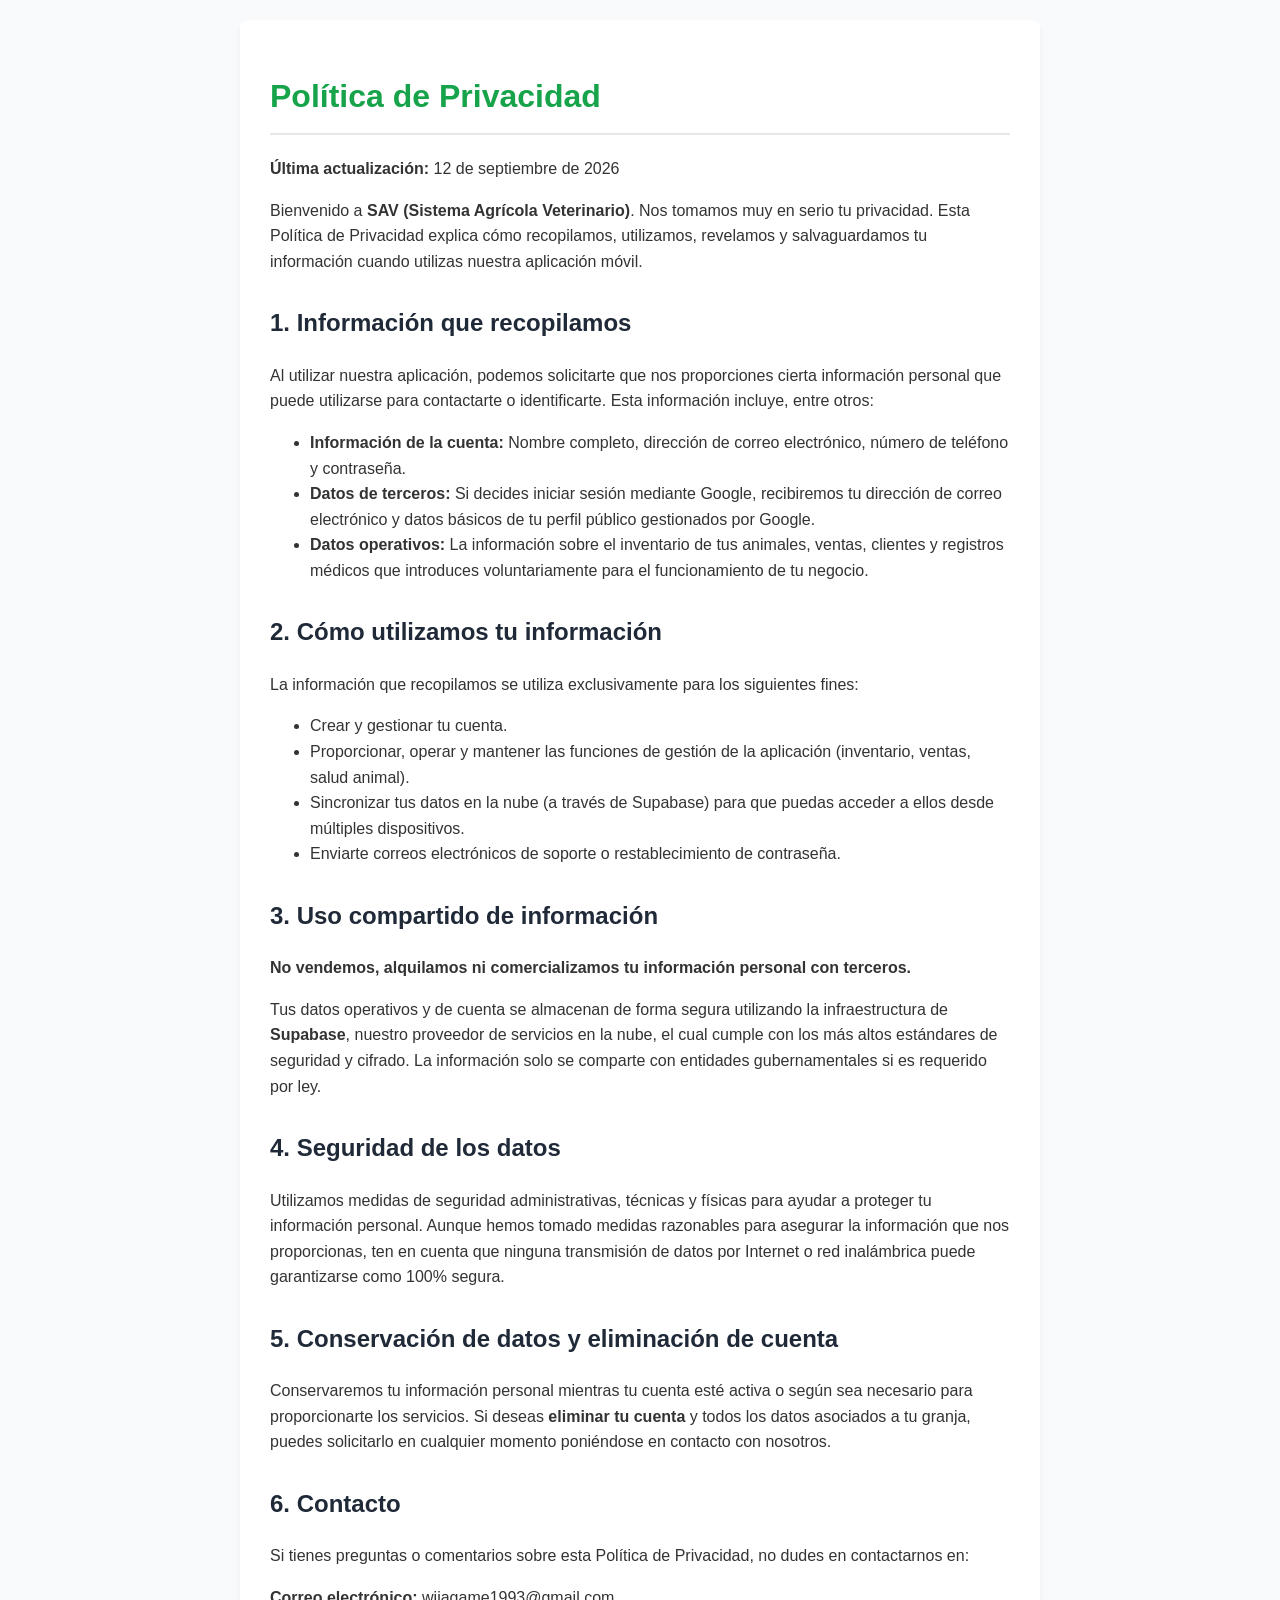
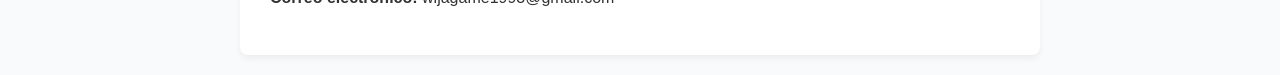
==== index.html @ 2a6c44a7 "Agregada Política de Privacidad con correo actualizado" ====
<!DOCTYPE html>
<html lang="es">
<head>
    <meta charset="UTF-8">
    <meta name="viewport" content="width=device-width, initial-scale=1.0">
    <title>Política de Privacidad - SAV</title>
    <style>
        body {
            font-family: 'Segoe UI', Tahoma, Geneva, Verdana, sans-serif;
            line-height: 1.6;
            color: #333;
            max-width: 800px;
            margin: 0 auto;
            padding: 20px;
            background-color: #f9fafb;
        }
        h1 {
            color: #16a34a;
            border-bottom: 2px solid #e5e7eb;
            padding-bottom: 10px;
        }
        h2 {
            color: #1f2937;
            margin-top: 30px;
        }
        p {
            margin-bottom: 15px;
        }
        ul {
            margin-bottom: 15px;
        }
        .container {
            background-color: #ffffff;
            padding: 30px;
            border-radius: 8px;
            box-shadow: 0 4px 6px rgba(0,0,0,0.05);
        }
    </style>
</head>
<body>
    <div class="container">
        <h1>Política de Privacidad</h1>
        <p><strong>Última actualización:</strong> 12 de septiembre de 2026</p>

        <p>Bienvenido a <strong>SAV (Sistema Agrícola Veterinario)</strong>. Nos tomamos muy en serio tu privacidad. Esta Política de Privacidad explica cómo recopilamos, utilizamos, revelamos y salvaguardamos tu información cuando utilizas nuestra aplicación móvil.</p>

        <h2>1. Información que recopilamos</h2>
        <p>Al utilizar nuestra aplicación, podemos solicitarte que nos proporciones cierta información personal que puede utilizarse para contactarte o identificarte. Esta información incluye, entre otros:</p>
        <ul>
            <li><strong>Información de la cuenta:</strong> Nombre completo, dirección de correo electrónico, número de teléfono y contraseña.</li>
            <li><strong>Datos de terceros:</strong> Si decides iniciar sesión mediante Google, recibiremos tu dirección de correo electrónico y datos básicos de tu perfil público gestionados por Google.</li>
            <li><strong>Datos operativos:</strong> La información sobre el inventario de tus animales, ventas, clientes y registros médicos que introduces voluntariamente para el funcionamiento de tu negocio.</li>
        </ul>

        <h2>2. Cómo utilizamos tu información</h2>
        <p>La información que recopilamos se utiliza exclusivamente para los siguientes fines:</p>
        <ul>
            <li>Crear y gestionar tu cuenta.</li>
            <li>Proporcionar, operar y mantener las funciones de gestión de la aplicación (inventario, ventas, salud animal).</li>
            <li>Sincronizar tus datos en la nube (a través de Supabase) para que puedas acceder a ellos desde múltiples dispositivos.</li>
            <li>Enviarte correos electrónicos de soporte o restablecimiento de contraseña.</li>
        </ul>

        <h2>3. Uso compartido de información</h2>
        <p><strong>No vendemos, alquilamos ni comercializamos tu información personal con terceros.</strong></p>
        <p>Tus datos operativos y de cuenta se almacenan de forma segura utilizando la infraestructura de <strong>Supabase</strong>, nuestro proveedor de servicios en la nube, el cual cumple con los más altos estándares de seguridad y cifrado. La información solo se comparte con entidades gubernamentales si es requerido por ley.</p>

        <h2>4. Seguridad de los datos</h2>
        <p>Utilizamos medidas de seguridad administrativas, técnicas y físicas para ayudar a proteger tu información personal. Aunque hemos tomado medidas razonables para asegurar la información que nos proporcionas, ten en cuenta que ninguna transmisión de datos por Internet o red inalámbrica puede garantizarse como 100% segura.</p>

        <h2>5. Conservación de datos y eliminación de cuenta</h2>
        <p>Conservaremos tu información personal mientras tu cuenta esté activa o según sea necesario para proporcionarte los servicios. Si deseas <strong>eliminar tu cuenta</strong> y todos los datos asociados a tu granja, puedes solicitarlo en cualquier momento poniéndose en contacto con nosotros.</p>

        <h2>6. Contacto</h2>
        <p>Si tienes preguntas o comentarios sobre esta Política de Privacidad, no dudes en contactarnos en:</p>
        <p><strong>Correo electrónico:</strong> wijagame1993@gmail.com</p>
    </div>
</body>
</html>
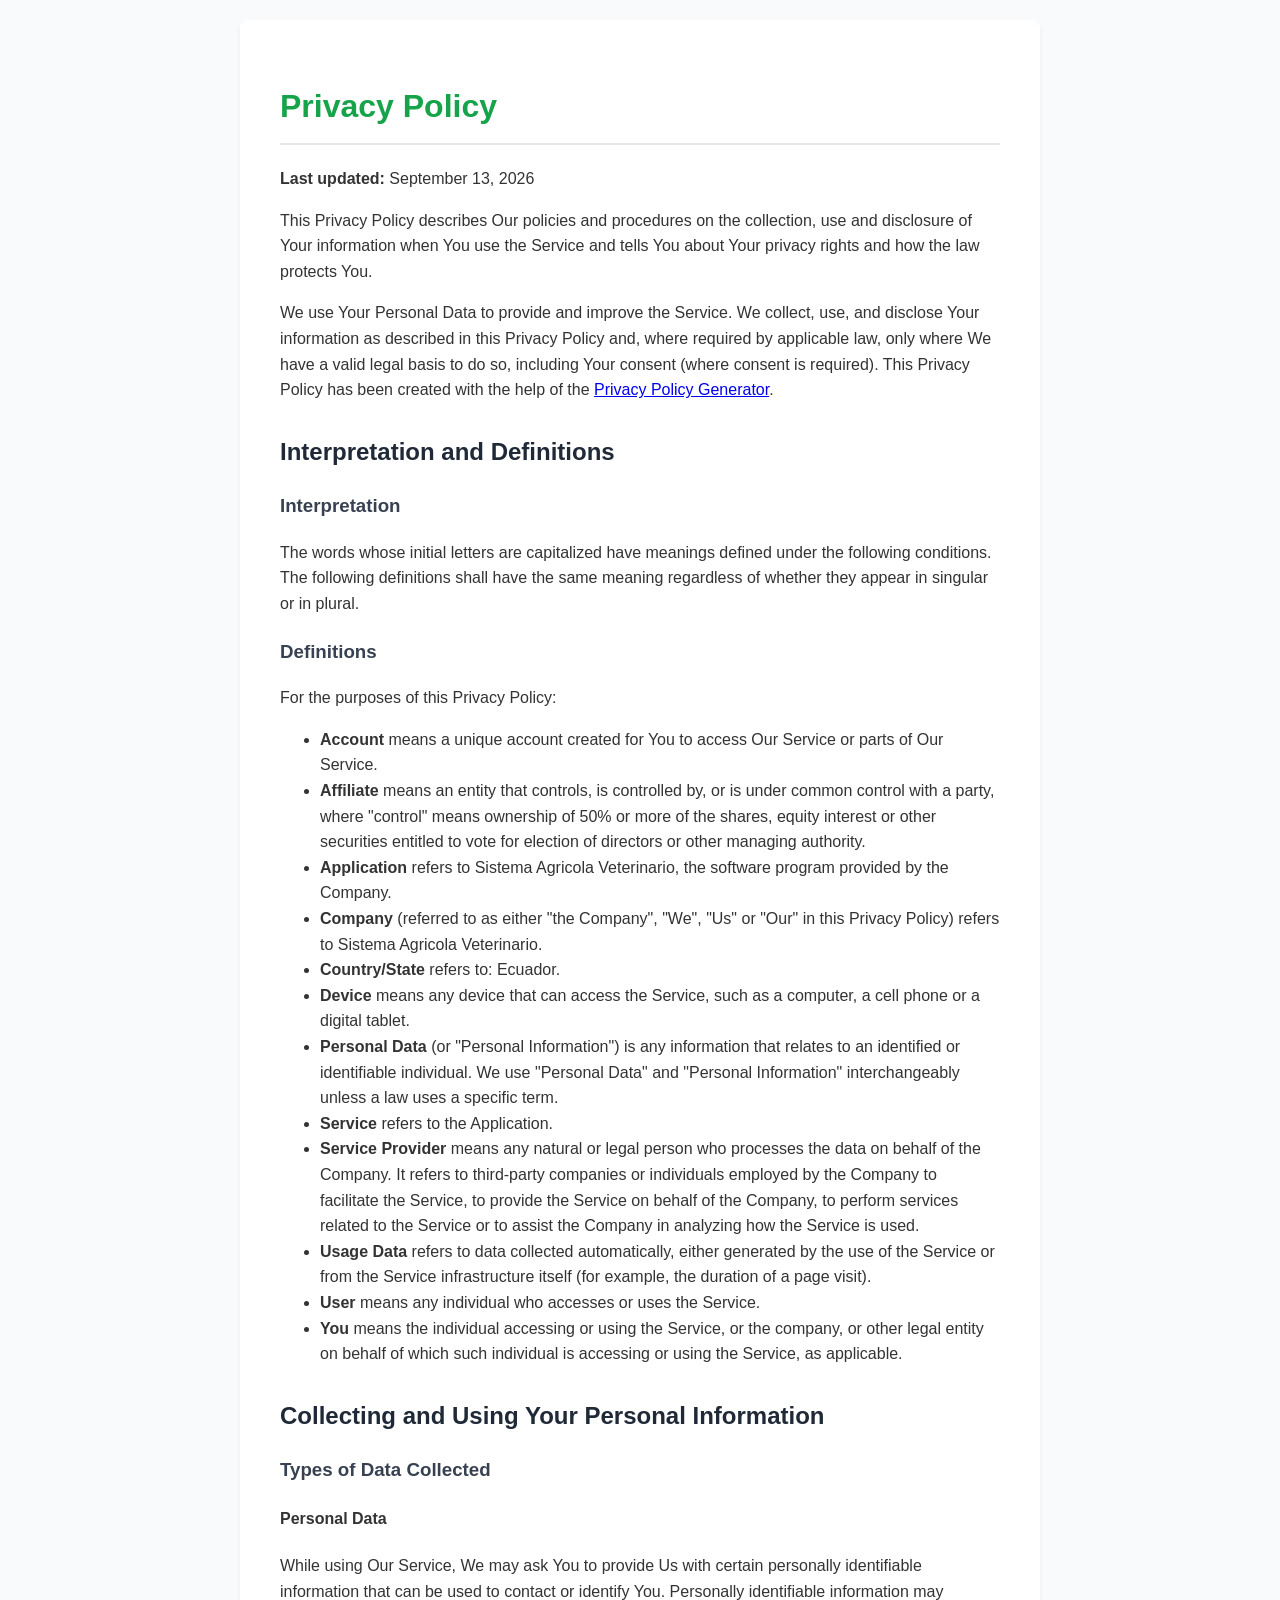
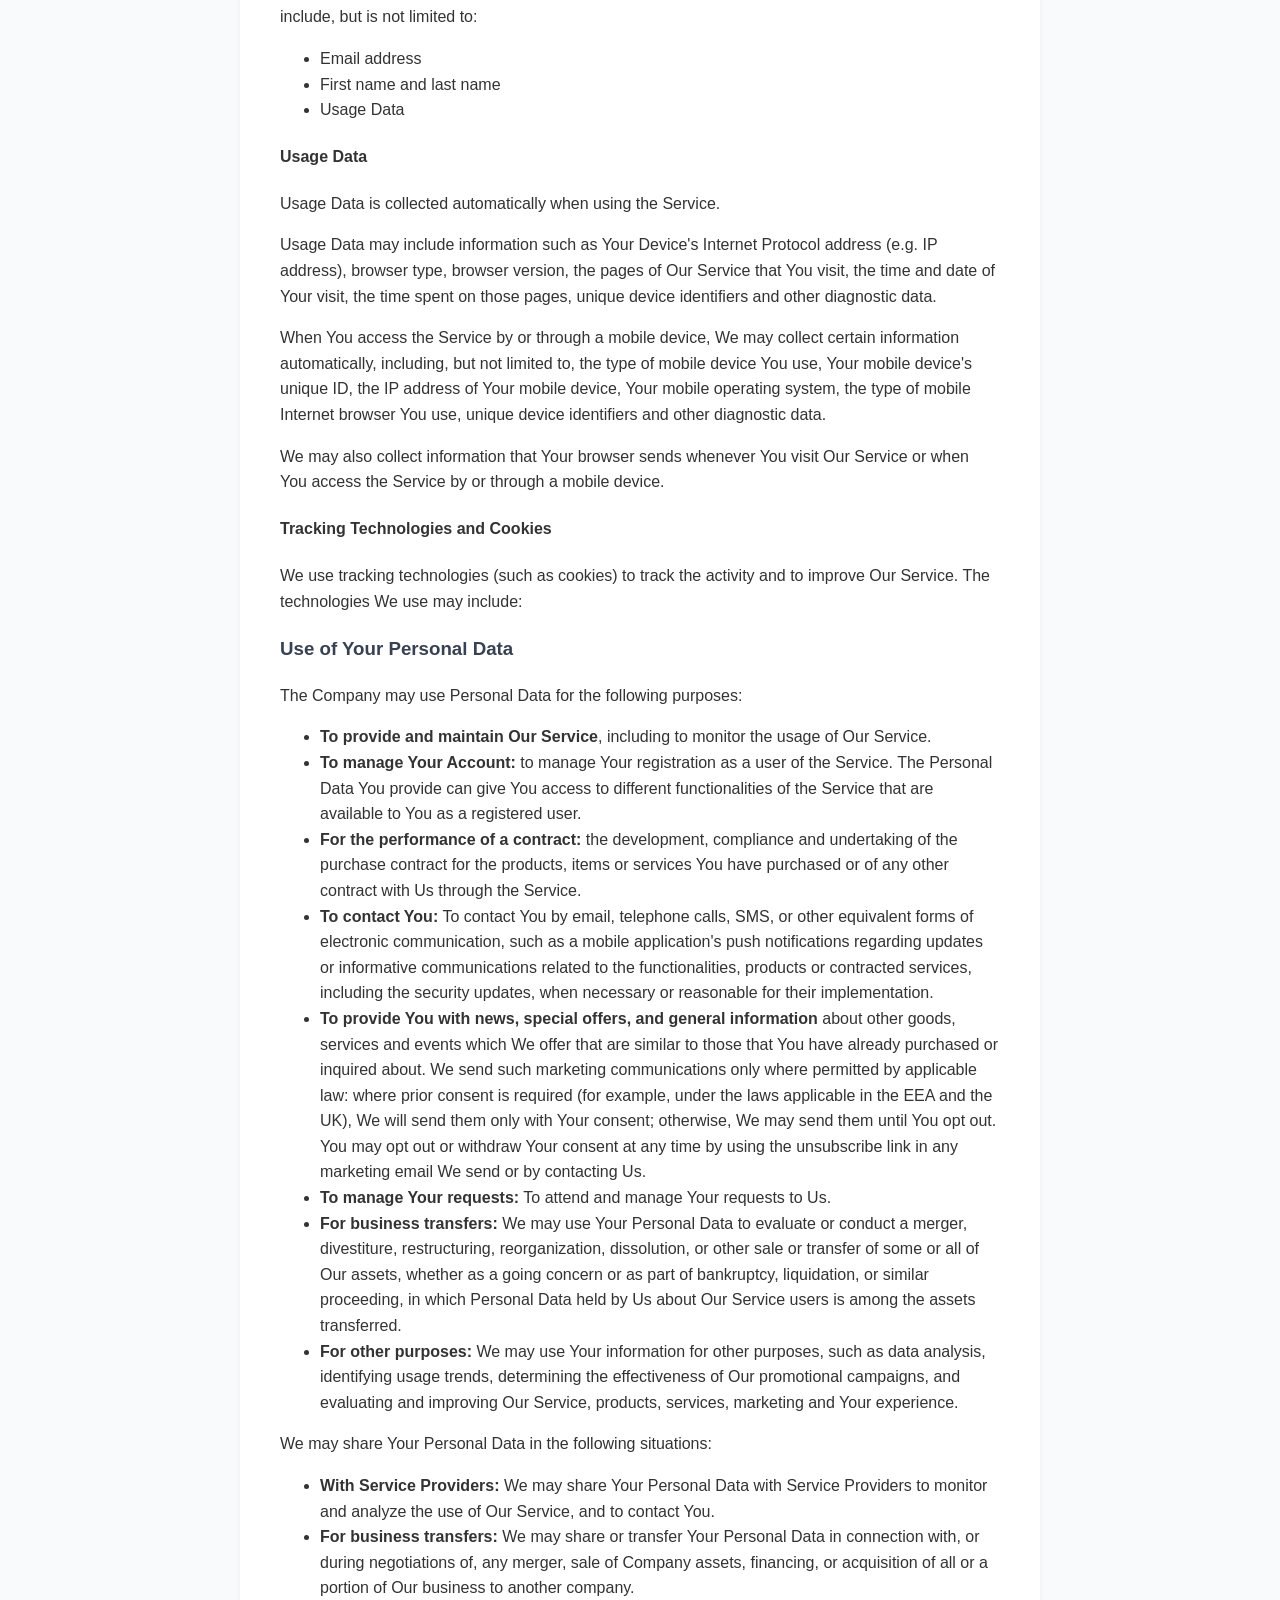
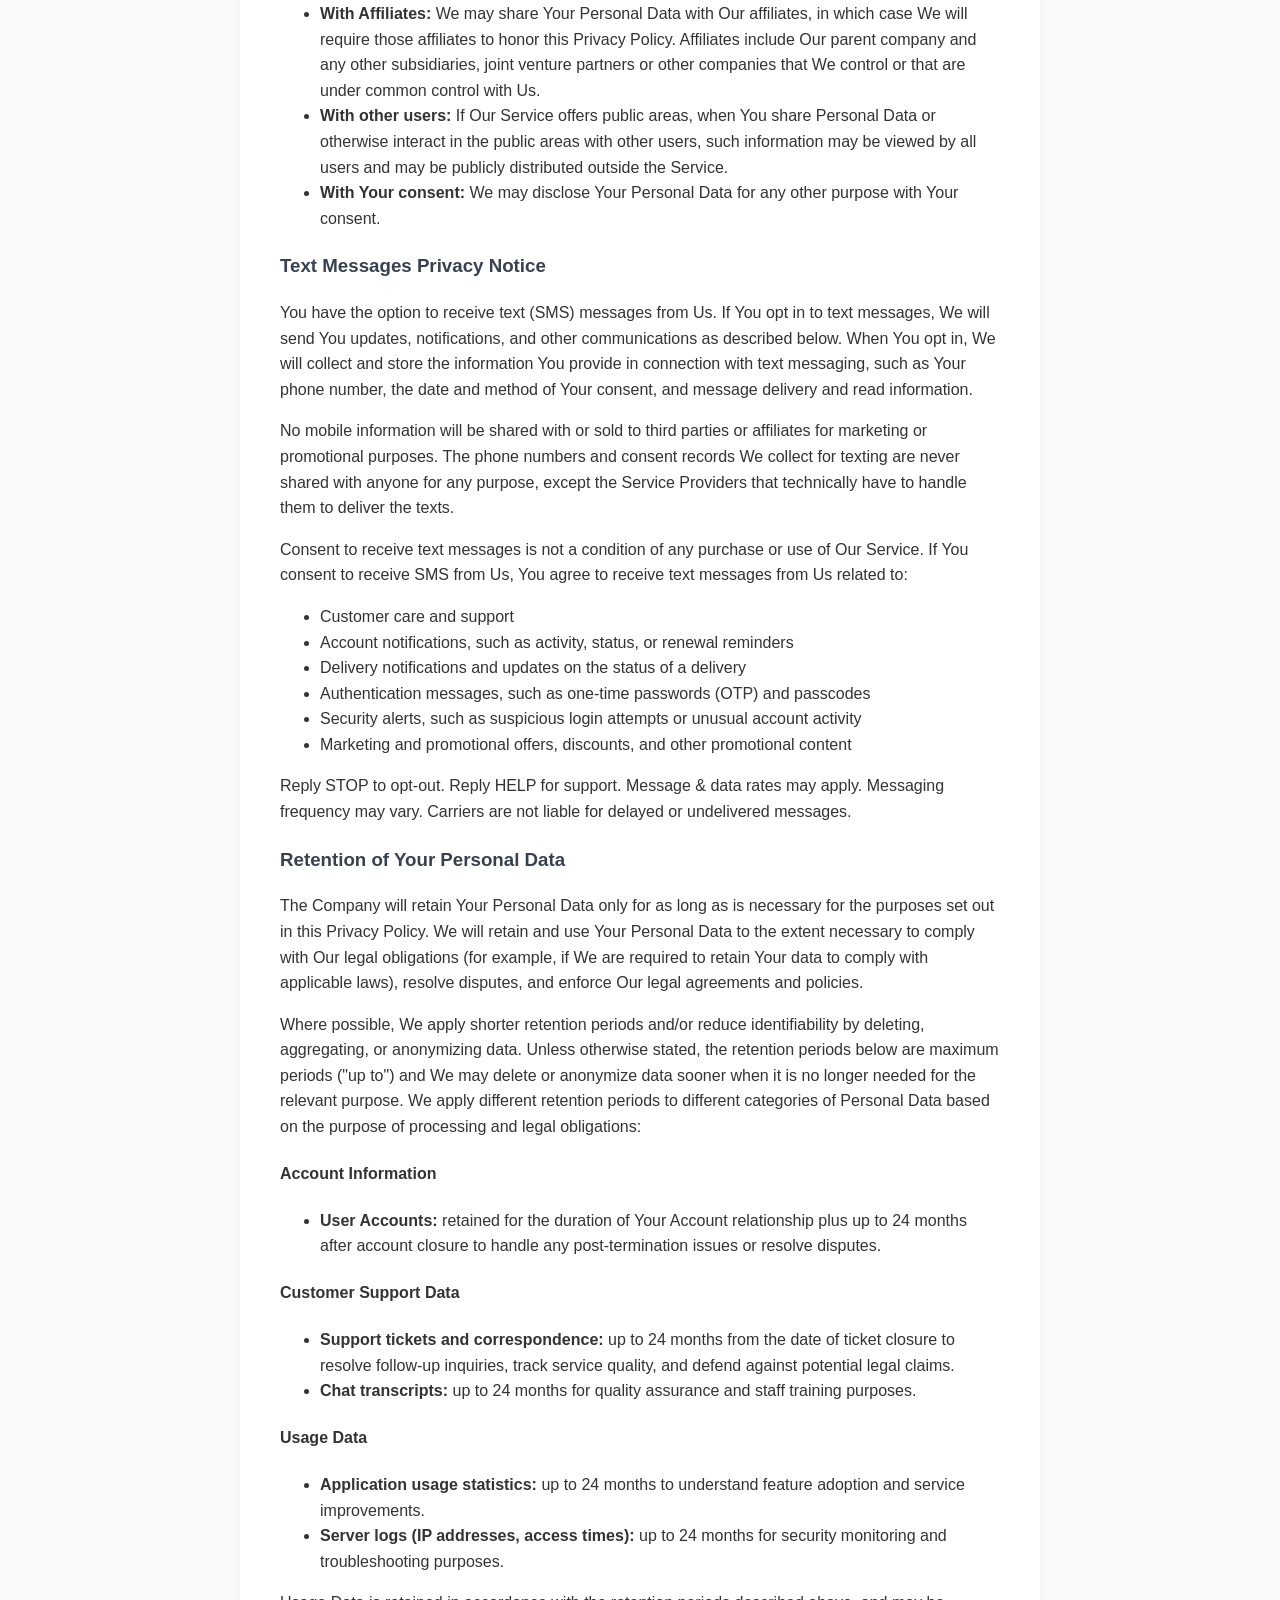
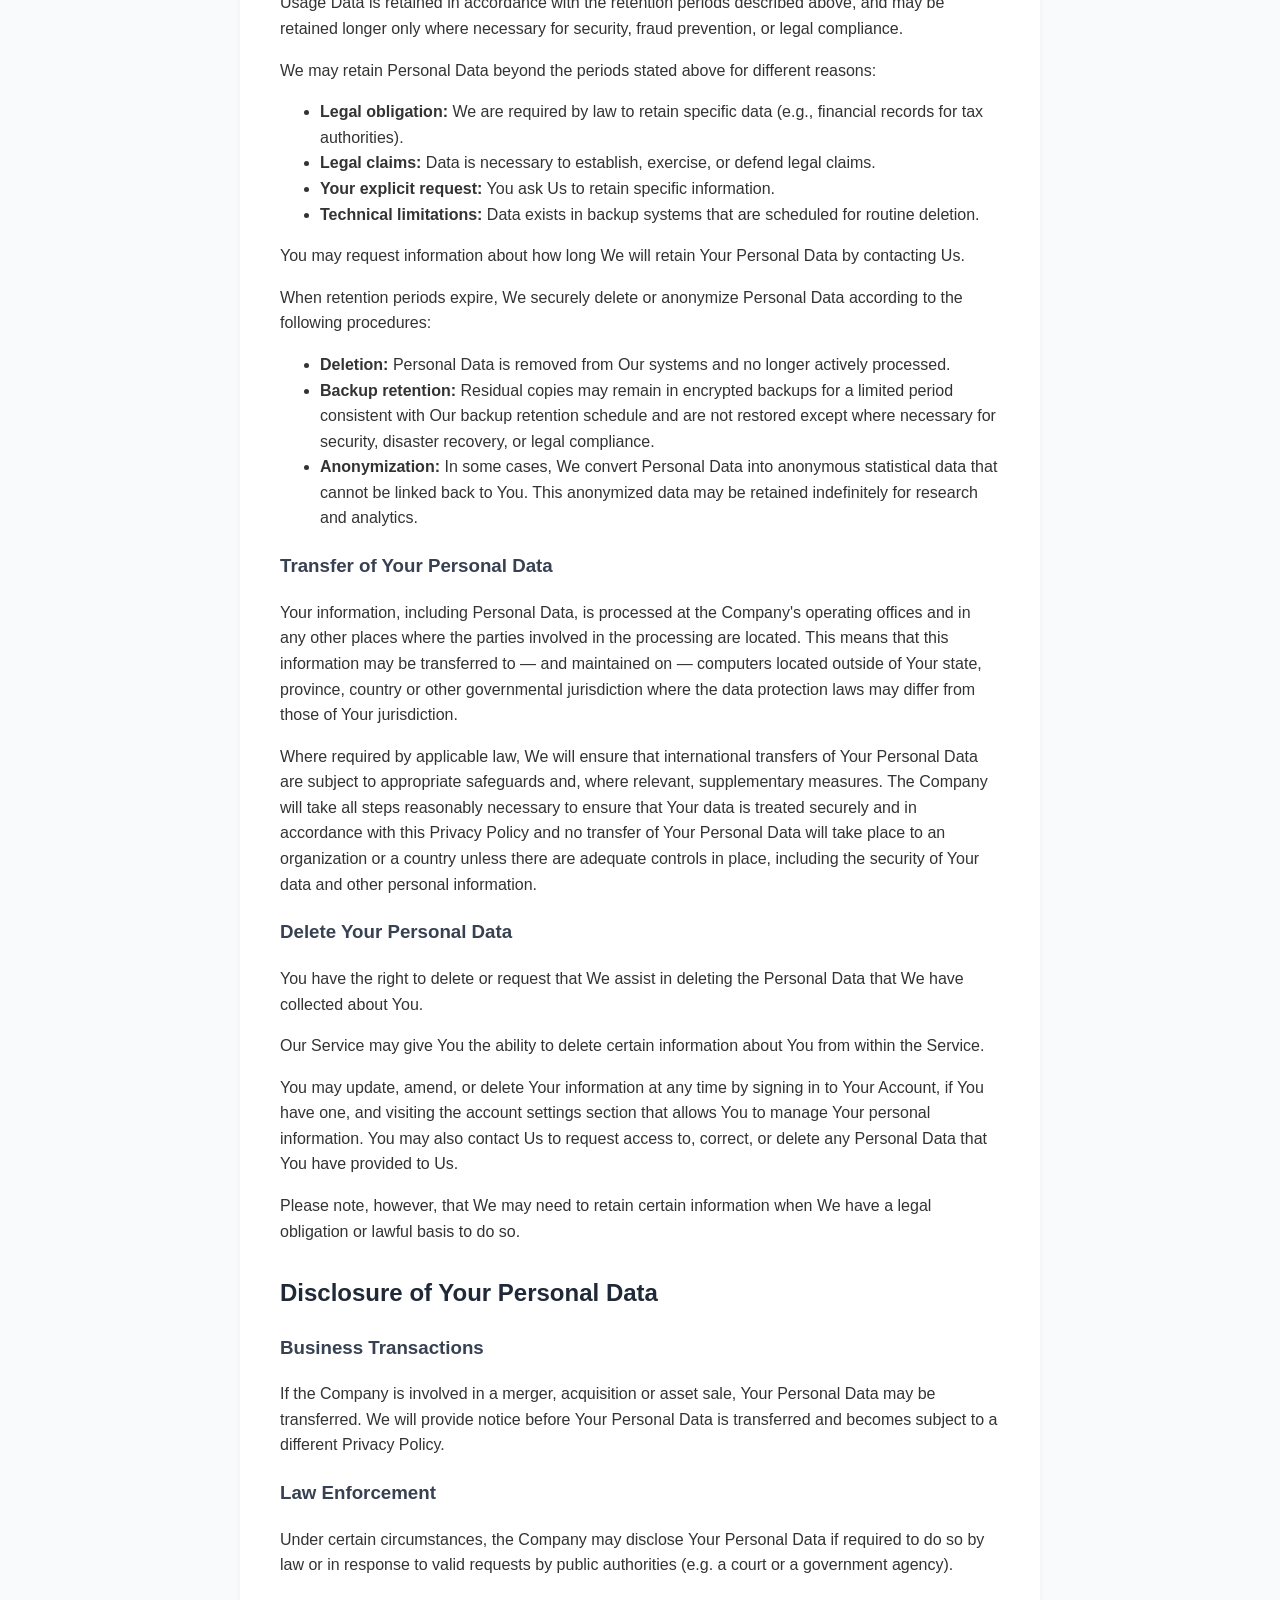
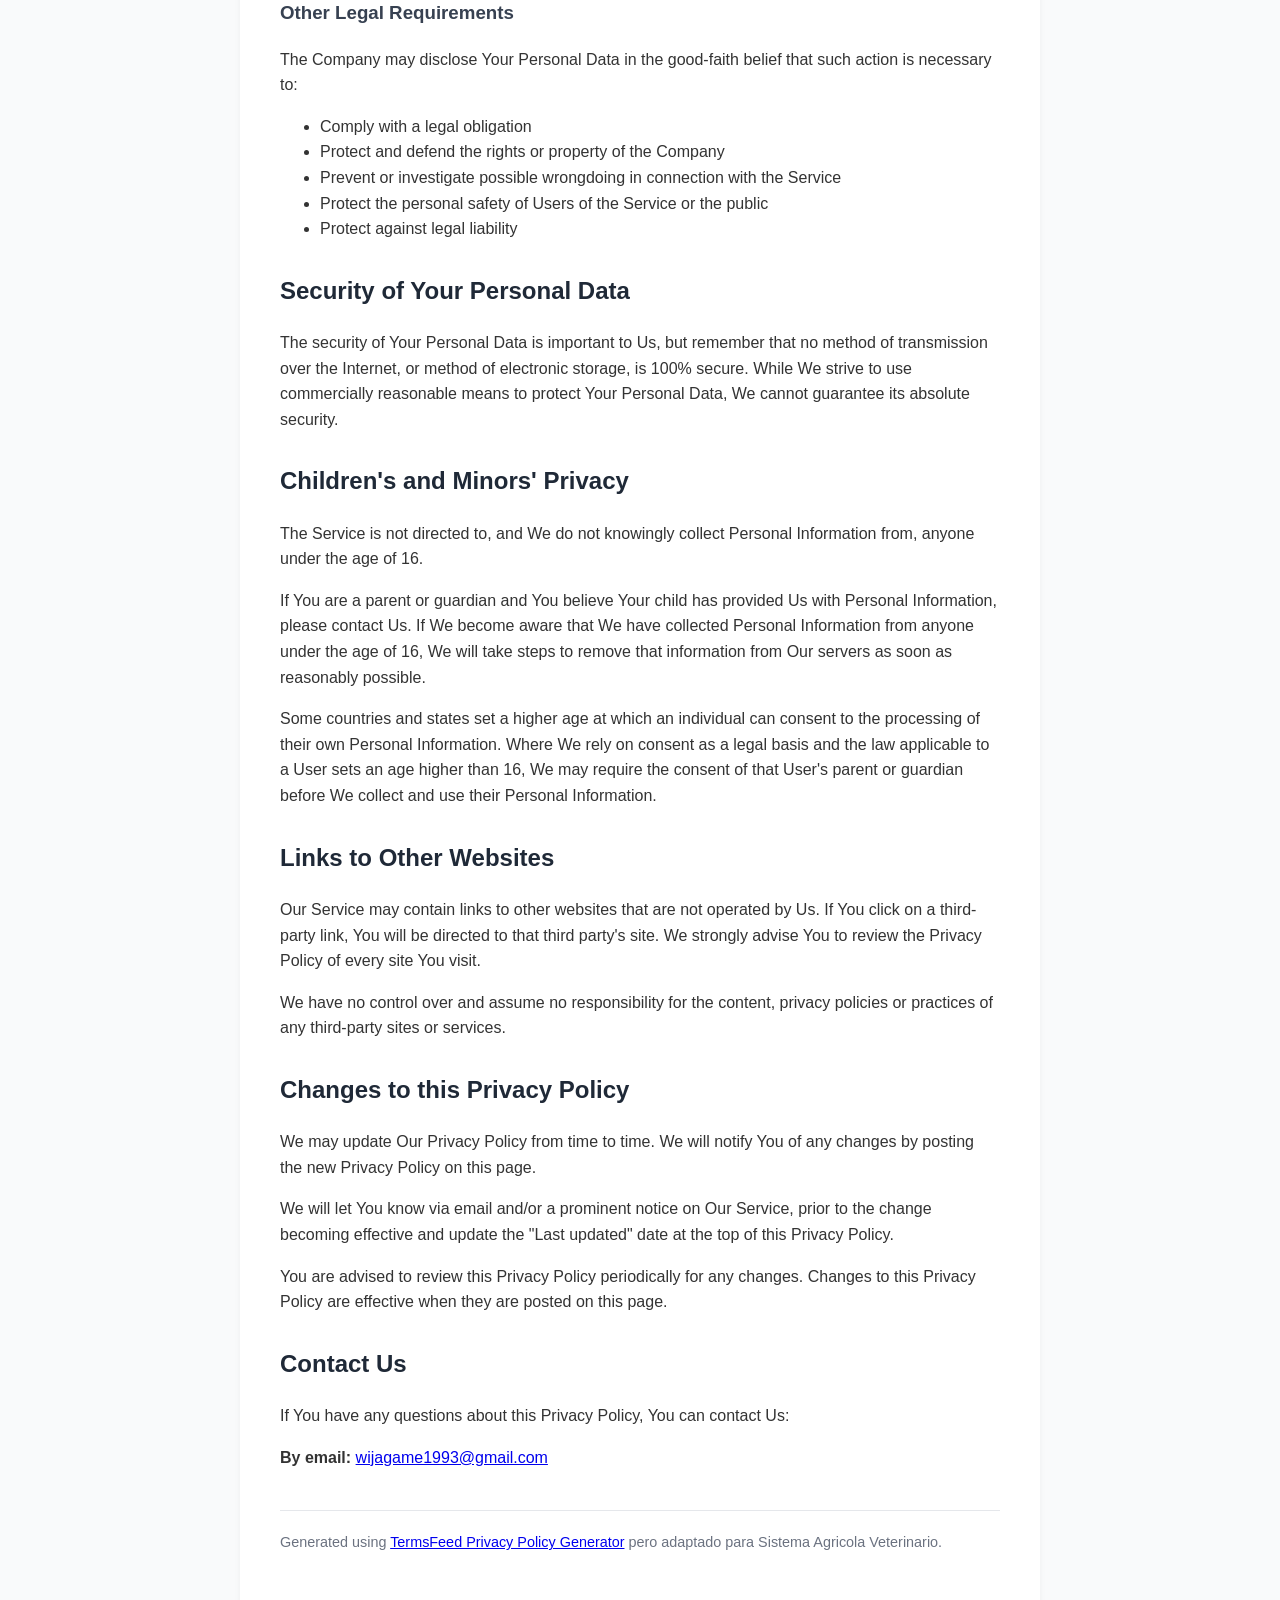
==== commit c7238eb6: "Actualizada Política de Privacidad en inglés generada con TermsFeed" ====
--- a/index.html
+++ b/index.html
@@ -1,9 +1,9 @@
 <!DOCTYPE html>
-<html lang="es">
+<html lang="en">
 <head>
     <meta charset="UTF-8">
     <meta name="viewport" content="width=device-width, initial-scale=1.0">
-    <title>Política de Privacidad - SAV</title>
+    <title>Privacy Policy for Sistema Agricola Veterinario</title>
     <style>
         body {
             font-family: 'Segoe UI', Tahoma, Geneva, Verdana, sans-serif;
@@ -23,6 +23,10 @@
             color: #1f2937;
             margin-top: 30px;
         }
+        h3 {
+            color: #374151;
+            margin-top: 20px;
+        }
         p {
             margin-bottom: 15px;
         }
@@ -31,7 +35,7 @@
         }
         .container {
             background-color: #ffffff;
-            padding: 30px;
+            padding: 40px;
             border-radius: 8px;
             box-shadow: 0 4px 6px rgba(0,0,0,0.05);
         }
@@ -39,41 +43,183 @@
 </head>
 <body>
     <div class="container">
-        <h1>Política de Privacidad</h1>
-        <p><strong>Última actualización:</strong> 12 de septiembre de 2026</p>
-
-        <p>Bienvenido a <strong>SAV (Sistema Agrícola Veterinario)</strong>. Nos tomamos muy en serio tu privacidad. Esta Política de Privacidad explica cómo recopilamos, utilizamos, revelamos y salvaguardamos tu información cuando utilizas nuestra aplicación móvil.</p>
-
-        <h2>1. Información que recopilamos</h2>
-        <p>Al utilizar nuestra aplicación, podemos solicitarte que nos proporciones cierta información personal que puede utilizarse para contactarte o identificarte. Esta información incluye, entre otros:</p>
-        <ul>
-            <li><strong>Información de la cuenta:</strong> Nombre completo, dirección de correo electrónico, número de teléfono y contraseña.</li>
-            <li><strong>Datos de terceros:</strong> Si decides iniciar sesión mediante Google, recibiremos tu dirección de correo electrónico y datos básicos de tu perfil público gestionados por Google.</li>
-            <li><strong>Datos operativos:</strong> La información sobre el inventario de tus animales, ventas, clientes y registros médicos que introduces voluntariamente para el funcionamiento de tu negocio.</li>
-        </ul>
-
-        <h2>2. Cómo utilizamos tu información</h2>
-        <p>La información que recopilamos se utiliza exclusivamente para los siguientes fines:</p>
-        <ul>
-            <li>Crear y gestionar tu cuenta.</li>
-            <li>Proporcionar, operar y mantener las funciones de gestión de la aplicación (inventario, ventas, salud animal).</li>
-            <li>Sincronizar tus datos en la nube (a través de Supabase) para que puedas acceder a ellos desde múltiples dispositivos.</li>
-            <li>Enviarte correos electrónicos de soporte o restablecimiento de contraseña.</li>
-        </ul>
-
-        <h2>3. Uso compartido de información</h2>
-        <p><strong>No vendemos, alquilamos ni comercializamos tu información personal con terceros.</strong></p>
-        <p>Tus datos operativos y de cuenta se almacenan de forma segura utilizando la infraestructura de <strong>Supabase</strong>, nuestro proveedor de servicios en la nube, el cual cumple con los más altos estándares de seguridad y cifrado. La información solo se comparte con entidades gubernamentales si es requerido por ley.</p>
-
-        <h2>4. Seguridad de los datos</h2>
-        <p>Utilizamos medidas de seguridad administrativas, técnicas y físicas para ayudar a proteger tu información personal. Aunque hemos tomado medidas razonables para asegurar la información que nos proporcionas, ten en cuenta que ninguna transmisión de datos por Internet o red inalámbrica puede garantizarse como 100% segura.</p>
-
-        <h2>5. Conservación de datos y eliminación de cuenta</h2>
-        <p>Conservaremos tu información personal mientras tu cuenta esté activa o según sea necesario para proporcionarte los servicios. Si deseas <strong>eliminar tu cuenta</strong> y todos los datos asociados a tu granja, puedes solicitarlo en cualquier momento poniéndose en contacto con nosotros.</p>
-
-        <h2>6. Contacto</h2>
-        <p>Si tienes preguntas o comentarios sobre esta Política de Privacidad, no dudes en contactarnos en:</p>
-        <p><strong>Correo electrónico:</strong> wijagame1993@gmail.com</p>
+        <h1>Privacy Policy</h1>
+        <p><strong>Last updated:</strong> September 13, 2026</p>
+
+        <p>This Privacy Policy describes Our policies and procedures on the collection, use and disclosure of Your information when You use the Service and tells You about Your privacy rights and how the law protects You.</p>
+
+        <p>We use Your Personal Data to provide and improve the Service. We collect, use, and disclose Your information as described in this Privacy Policy and, where required by applicable law, only where We have a valid legal basis to do so, including Your consent (where consent is required). This Privacy Policy has been created with the help of the <a href="https://www.termsfeed.com/privacy-policy-generator/" target="_blank">Privacy Policy Generator</a>.</p>
+
+        <h2>Interpretation and Definitions</h2>
+        
+        <h3>Interpretation</h3>
+        <p>The words whose initial letters are capitalized have meanings defined under the following conditions. The following definitions shall have the same meaning regardless of whether they appear in singular or in plural.</p>
+
+        <h3>Definitions</h3>
+        <p>For the purposes of this Privacy Policy:</p>
+        <ul>
+            <li><strong>Account</strong> means a unique account created for You to access Our Service or parts of Our Service.</li>
+            <li><strong>Affiliate</strong> means an entity that controls, is controlled by, or is under common control with a party, where "control" means ownership of 50% or more of the shares, equity interest or other securities entitled to vote for election of directors or other managing authority.</li>
+            <li><strong>Application</strong> refers to Sistema Agricola Veterinario, the software program provided by the Company.</li>
+            <li><strong>Company</strong> (referred to as either "the Company", "We", "Us" or "Our" in this Privacy Policy) refers to Sistema Agricola Veterinario.</li>
+            <li><strong>Country/State</strong> refers to: Ecuador.</li>
+            <li><strong>Device</strong> means any device that can access the Service, such as a computer, a cell phone or a digital tablet.</li>
+            <li><strong>Personal Data</strong> (or "Personal Information") is any information that relates to an identified or identifiable individual. We use "Personal Data" and "Personal Information" interchangeably unless a law uses a specific term.</li>
+            <li><strong>Service</strong> refers to the Application.</li>
+            <li><strong>Service Provider</strong> means any natural or legal person who processes the data on behalf of the Company. It refers to third-party companies or individuals employed by the Company to facilitate the Service, to provide the Service on behalf of the Company, to perform services related to the Service or to assist the Company in analyzing how the Service is used.</li>
+            <li><strong>Usage Data</strong> refers to data collected automatically, either generated by the use of the Service or from the Service infrastructure itself (for example, the duration of a page visit).</li>
+            <li><strong>User</strong> means any individual who accesses or uses the Service.</li>
+            <li><strong>You</strong> means the individual accessing or using the Service, or the company, or other legal entity on behalf of which such individual is accessing or using the Service, as applicable.</li>
+        </ul>
+
+        <h2>Collecting and Using Your Personal Information</h2>
+
+        <h3>Types of Data Collected</h3>
+        
+        <h4>Personal Data</h4>
+        <p>While using Our Service, We may ask You to provide Us with certain personally identifiable information that can be used to contact or identify You. Personally identifiable information may include, but is not limited to:</p>
+        <ul>
+            <li>Email address</li>
+            <li>First name and last name</li>
+            <li>Usage Data</li>
+        </ul>
+
+        <h4>Usage Data</h4>
+        <p>Usage Data is collected automatically when using the Service.</p>
+        <p>Usage Data may include information such as Your Device's Internet Protocol address (e.g. IP address), browser type, browser version, the pages of Our Service that You visit, the time and date of Your visit, the time spent on those pages, unique device identifiers and other diagnostic data.</p>
+        <p>When You access the Service by or through a mobile device, We may collect certain information automatically, including, but not limited to, the type of mobile device You use, Your mobile device's unique ID, the IP address of Your mobile device, Your mobile operating system, the type of mobile Internet browser You use, unique device identifiers and other diagnostic data.</p>
+        <p>We may also collect information that Your browser sends whenever You visit Our Service or when You access the Service by or through a mobile device.</p>
+
+        <h4>Tracking Technologies and Cookies</h4>
+        <p>We use tracking technologies (such as cookies) to track the activity and to improve Our Service. The technologies We use may include:</p>
+
+        <h3>Use of Your Personal Data</h3>
+        <p>The Company may use Personal Data for the following purposes:</p>
+        <ul>
+            <li><strong>To provide and maintain Our Service</strong>, including to monitor the usage of Our Service.</li>
+            <li><strong>To manage Your Account:</strong> to manage Your registration as a user of the Service. The Personal Data You provide can give You access to different functionalities of the Service that are available to You as a registered user.</li>
+            <li><strong>For the performance of a contract:</strong> the development, compliance and undertaking of the purchase contract for the products, items or services You have purchased or of any other contract with Us through the Service.</li>
+            <li><strong>To contact You:</strong> To contact You by email, telephone calls, SMS, or other equivalent forms of electronic communication, such as a mobile application's push notifications regarding updates or informative communications related to the functionalities, products or contracted services, including the security updates, when necessary or reasonable for their implementation.</li>
+            <li><strong>To provide You with news, special offers, and general information</strong> about other goods, services and events which We offer that are similar to those that You have already purchased or inquired about. We send such marketing communications only where permitted by applicable law: where prior consent is required (for example, under the laws applicable in the EEA and the UK), We will send them only with Your consent; otherwise, We may send them until You opt out. You may opt out or withdraw Your consent at any time by using the unsubscribe link in any marketing email We send or by contacting Us.</li>
+            <li><strong>To manage Your requests:</strong> To attend and manage Your requests to Us.</li>
+            <li><strong>For business transfers:</strong> We may use Your Personal Data to evaluate or conduct a merger, divestiture, restructuring, reorganization, dissolution, or other sale or transfer of some or all of Our assets, whether as a going concern or as part of bankruptcy, liquidation, or similar proceeding, in which Personal Data held by Us about Our Service users is among the assets transferred.</li>
+            <li><strong>For other purposes:</strong> We may use Your information for other purposes, such as data analysis, identifying usage trends, determining the effectiveness of Our promotional campaigns, and evaluating and improving Our Service, products, services, marketing and Your experience.</li>
+        </ul>
+
+        <p>We may share Your Personal Data in the following situations:</p>
+        <ul>
+            <li><strong>With Service Providers:</strong> We may share Your Personal Data with Service Providers to monitor and analyze the use of Our Service, and to contact You.</li>
+            <li><strong>For business transfers:</strong> We may share or transfer Your Personal Data in connection with, or during negotiations of, any merger, sale of Company assets, financing, or acquisition of all or a portion of Our business to another company.</li>
+            <li><strong>With Affiliates:</strong> We may share Your Personal Data with Our affiliates, in which case We will require those affiliates to honor this Privacy Policy. Affiliates include Our parent company and any other subsidiaries, joint venture partners or other companies that We control or that are under common control with Us.</li>
+            <li><strong>With other users:</strong> If Our Service offers public areas, when You share Personal Data or otherwise interact in the public areas with other users, such information may be viewed by all users and may be publicly distributed outside the Service.</li>
+            <li><strong>With Your consent:</strong> We may disclose Your Personal Data for any other purpose with Your consent.</li>
+        </ul>
+
+        <h3>Text Messages Privacy Notice</h3>
+        <p>You have the option to receive text (SMS) messages from Us. If You opt in to text messages, We will send You updates, notifications, and other communications as described below. When You opt in, We will collect and store the information You provide in connection with text messaging, such as Your phone number, the date and method of Your consent, and message delivery and read information.</p>
+        <p>No mobile information will be shared with or sold to third parties or affiliates for marketing or promotional purposes. The phone numbers and consent records We collect for texting are never shared with anyone for any purpose, except the Service Providers that technically have to handle them to deliver the texts.</p>
+        <p>Consent to receive text messages is not a condition of any purchase or use of Our Service. If You consent to receive SMS from Us, You agree to receive text messages from Us related to:</p>
+        <ul>
+            <li>Customer care and support</li>
+            <li>Account notifications, such as activity, status, or renewal reminders</li>
+            <li>Delivery notifications and updates on the status of a delivery</li>
+            <li>Authentication messages, such as one-time passwords (OTP) and passcodes</li>
+            <li>Security alerts, such as suspicious login attempts or unusual account activity</li>
+            <li>Marketing and promotional offers, discounts, and other promotional content</li>
+        </ul>
+        <p>Reply STOP to opt-out. Reply HELP for support. Message & data rates may apply. Messaging frequency may vary. Carriers are not liable for delayed or undelivered messages.</p>
+
+        <h3>Retention of Your Personal Data</h3>
+        <p>The Company will retain Your Personal Data only for as long as is necessary for the purposes set out in this Privacy Policy. We will retain and use Your Personal Data to the extent necessary to comply with Our legal obligations (for example, if We are required to retain Your data to comply with applicable laws), resolve disputes, and enforce Our legal agreements and policies.</p>
+        <p>Where possible, We apply shorter retention periods and/or reduce identifiability by deleting, aggregating, or anonymizing data. Unless otherwise stated, the retention periods below are maximum periods ("up to") and We may delete or anonymize data sooner when it is no longer needed for the relevant purpose. We apply different retention periods to different categories of Personal Data based on the purpose of processing and legal obligations:</p>
+        
+        <h4>Account Information</h4>
+        <ul>
+            <li><strong>User Accounts:</strong> retained for the duration of Your Account relationship plus up to 24 months after account closure to handle any post-termination issues or resolve disputes.</li>
+        </ul>
+
+        <h4>Customer Support Data</h4>
+        <ul>
+            <li><strong>Support tickets and correspondence:</strong> up to 24 months from the date of ticket closure to resolve follow-up inquiries, track service quality, and defend against potential legal claims.</li>
+            <li><strong>Chat transcripts:</strong> up to 24 months for quality assurance and staff training purposes.</li>
+        </ul>
+
+        <h4>Usage Data</h4>
+        <ul>
+            <li><strong>Application usage statistics:</strong> up to 24 months to understand feature adoption and service improvements.</li>
+            <li><strong>Server logs (IP addresses, access times):</strong> up to 24 months for security monitoring and troubleshooting purposes.</li>
+        </ul>
+
+        <p>Usage Data is retained in accordance with the retention periods described above, and may be retained longer only where necessary for security, fraud prevention, or legal compliance.</p>
+        
+        <p>We may retain Personal Data beyond the periods stated above for different reasons:</p>
+        <ul>
+            <li><strong>Legal obligation:</strong> We are required by law to retain specific data (e.g., financial records for tax authorities).</li>
+            <li><strong>Legal claims:</strong> Data is necessary to establish, exercise, or defend legal claims.</li>
+            <li><strong>Your explicit request:</strong> You ask Us to retain specific information.</li>
+            <li><strong>Technical limitations:</strong> Data exists in backup systems that are scheduled for routine deletion.</li>
+        </ul>
+        <p>You may request information about how long We will retain Your Personal Data by contacting Us.</p>
+
+        <p>When retention periods expire, We securely delete or anonymize Personal Data according to the following procedures:</p>
+        <ul>
+            <li><strong>Deletion:</strong> Personal Data is removed from Our systems and no longer actively processed.</li>
+            <li><strong>Backup retention:</strong> Residual copies may remain in encrypted backups for a limited period consistent with Our backup retention schedule and are not restored except where necessary for security, disaster recovery, or legal compliance.</li>
+            <li><strong>Anonymization:</strong> In some cases, We convert Personal Data into anonymous statistical data that cannot be linked back to You. This anonymized data may be retained indefinitely for research and analytics.</li>
+        </ul>
+
+        <h3>Transfer of Your Personal Data</h3>
+        <p>Your information, including Personal Data, is processed at the Company's operating offices and in any other places where the parties involved in the processing are located. This means that this information may be transferred to — and maintained on — computers located outside of Your state, province, country or other governmental jurisdiction where the data protection laws may differ from those of Your jurisdiction.</p>
+        <p>Where required by applicable law, We will ensure that international transfers of Your Personal Data are subject to appropriate safeguards and, where relevant, supplementary measures. The Company will take all steps reasonably necessary to ensure that Your data is treated securely and in accordance with this Privacy Policy and no transfer of Your Personal Data will take place to an organization or a country unless there are adequate controls in place, including the security of Your data and other personal information.</p>
+
+        <h3>Delete Your Personal Data</h3>
+        <p>You have the right to delete or request that We assist in deleting the Personal Data that We have collected about You.</p>
+        <p>Our Service may give You the ability to delete certain information about You from within the Service.</p>
+        <p>You may update, amend, or delete Your information at any time by signing in to Your Account, if You have one, and visiting the account settings section that allows You to manage Your personal information. You may also contact Us to request access to, correct, or delete any Personal Data that You have provided to Us.</p>
+        <p>Please note, however, that We may need to retain certain information when We have a legal obligation or lawful basis to do so.</p>
+
+        <h2>Disclosure of Your Personal Data</h2>
+        
+        <h3>Business Transactions</h3>
+        <p>If the Company is involved in a merger, acquisition or asset sale, Your Personal Data may be transferred. We will provide notice before Your Personal Data is transferred and becomes subject to a different Privacy Policy.</p>
+        
+        <h3>Law Enforcement</h3>
+        <p>Under certain circumstances, the Company may disclose Your Personal Data if required to do so by law or in response to valid requests by public authorities (e.g. a court or a government agency).</p>
+        
+        <h3>Other Legal Requirements</h3>
+        <p>The Company may disclose Your Personal Data in the good-faith belief that such action is necessary to:</p>
+        <ul>
+            <li>Comply with a legal obligation</li>
+            <li>Protect and defend the rights or property of the Company</li>
+            <li>Prevent or investigate possible wrongdoing in connection with the Service</li>
+            <li>Protect the personal safety of Users of the Service or the public</li>
+            <li>Protect against legal liability</li>
+        </ul>
+
+        <h2>Security of Your Personal Data</h2>
+        <p>The security of Your Personal Data is important to Us, but remember that no method of transmission over the Internet, or method of electronic storage, is 100% secure. While We strive to use commercially reasonable means to protect Your Personal Data, We cannot guarantee its absolute security.</p>
+
+        <h2>Children's and Minors' Privacy</h2>
+        <p>The Service is not directed to, and We do not knowingly collect Personal Information from, anyone under the age of 16.</p>
+        <p>If You are a parent or guardian and You believe Your child has provided Us with Personal Information, please contact Us. If We become aware that We have collected Personal Information from anyone under the age of 16, We will take steps to remove that information from Our servers as soon as reasonably possible.</p>
+        <p>Some countries and states set a higher age at which an individual can consent to the processing of their own Personal Information. Where We rely on consent as a legal basis and the law applicable to a User sets an age higher than 16, We may require the consent of that User's parent or guardian before We collect and use their Personal Information.</p>
+
+        <h2>Links to Other Websites</h2>
+        <p>Our Service may contain links to other websites that are not operated by Us. If You click on a third-party link, You will be directed to that third party's site. We strongly advise You to review the Privacy Policy of every site You visit.</p>
+        <p>We have no control over and assume no responsibility for the content, privacy policies or practices of any third-party sites or services.</p>
+
+        <h2>Changes to this Privacy Policy</h2>
+        <p>We may update Our Privacy Policy from time to time. We will notify You of any changes by posting the new Privacy Policy on this page.</p>
+        <p>We will let You know via email and/or a prominent notice on Our Service, prior to the change becoming effective and update the "Last updated" date at the top of this Privacy Policy.</p>
+        <p>You are advised to review this Privacy Policy periodically for any changes. Changes to this Privacy Policy are effective when they are posted on this page.</p>
+
+        <h2>Contact Us</h2>
+        <p>If You have any questions about this Privacy Policy, You can contact Us:</p>
+        <p><strong>By email:</strong> <a href="mailto:wijagame1993@gmail.com">wijagame1993@gmail.com</a></p>
+        
+        <p style="font-size: 0.9em; color: #6b7280; margin-top: 40px; border-top: 1px solid #e5e7eb; padding-top: 20px;">
+            Generated using <a href="https://www.termsfeed.com/privacy-policy-generator/" target="_blank">TermsFeed Privacy Policy Generator</a> pero adaptado para Sistema Agricola Veterinario.
+        </p>
     </div>
 </body>
 </html>
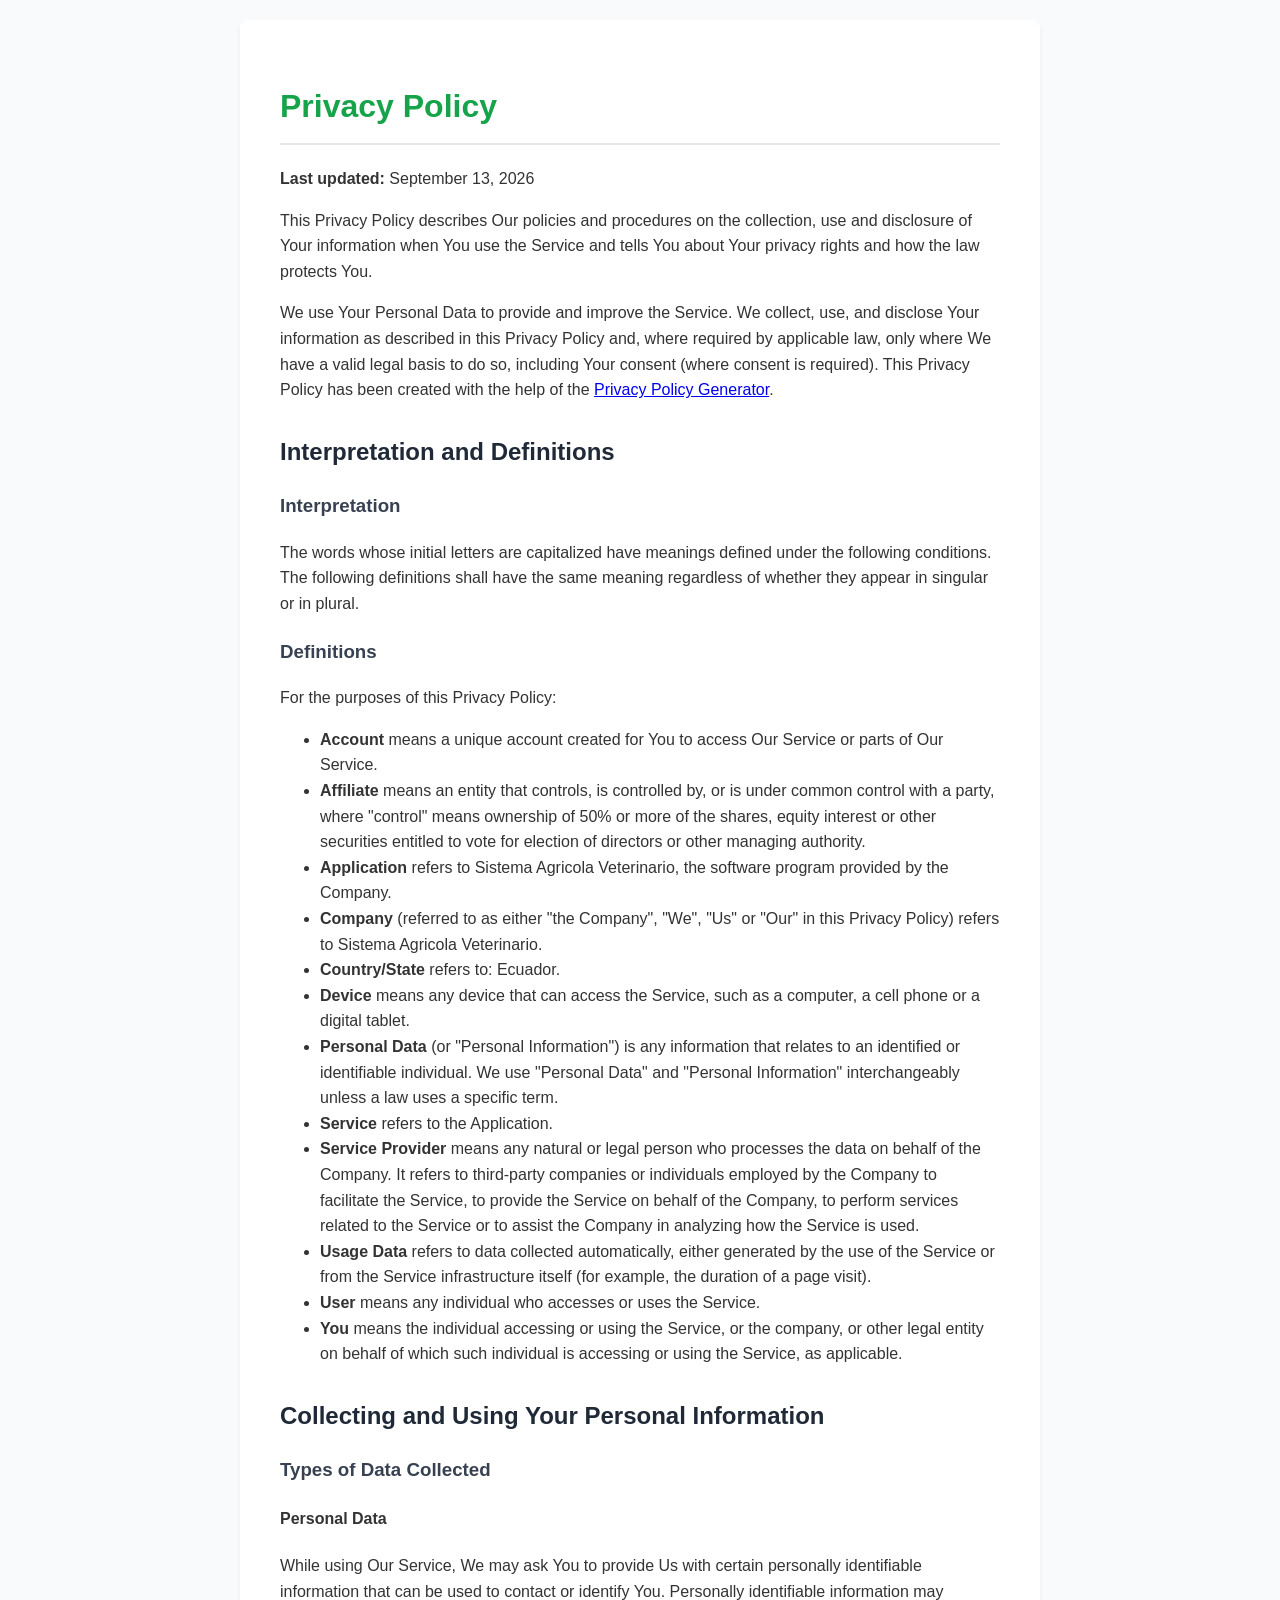
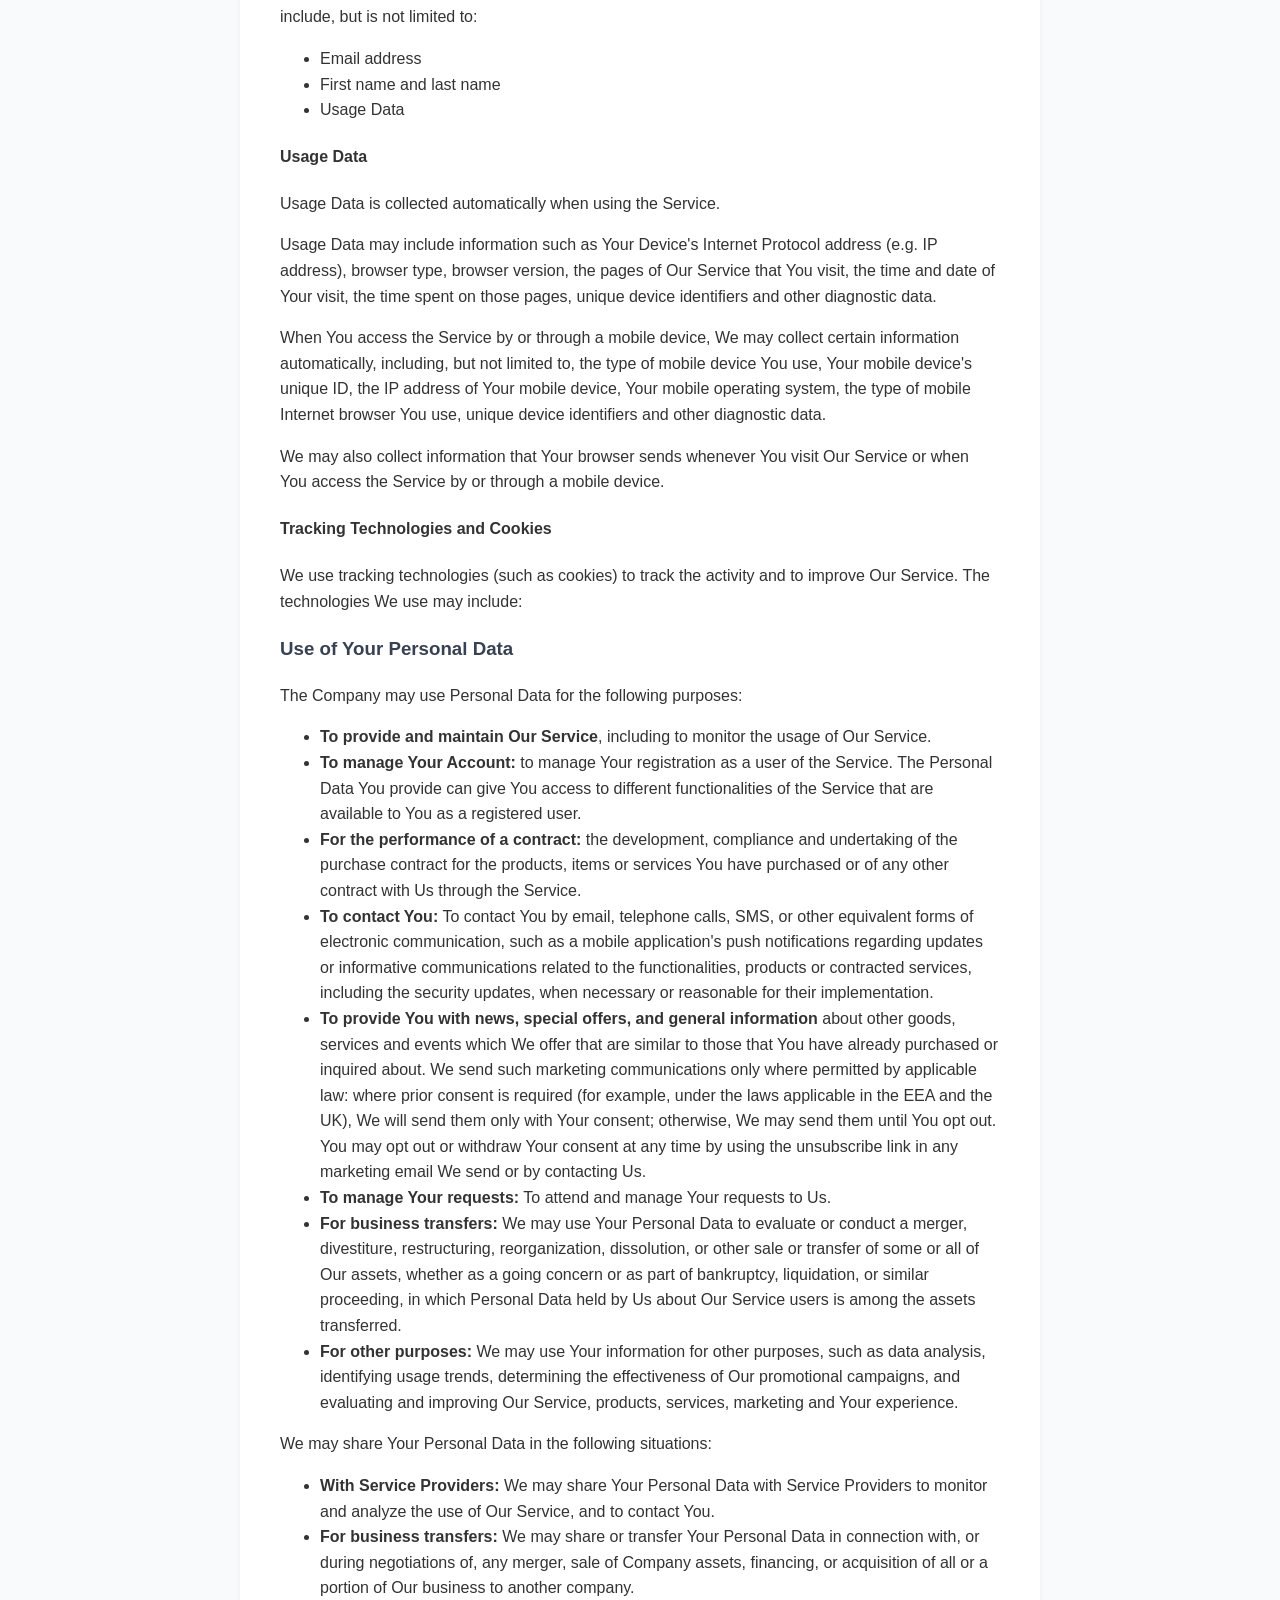
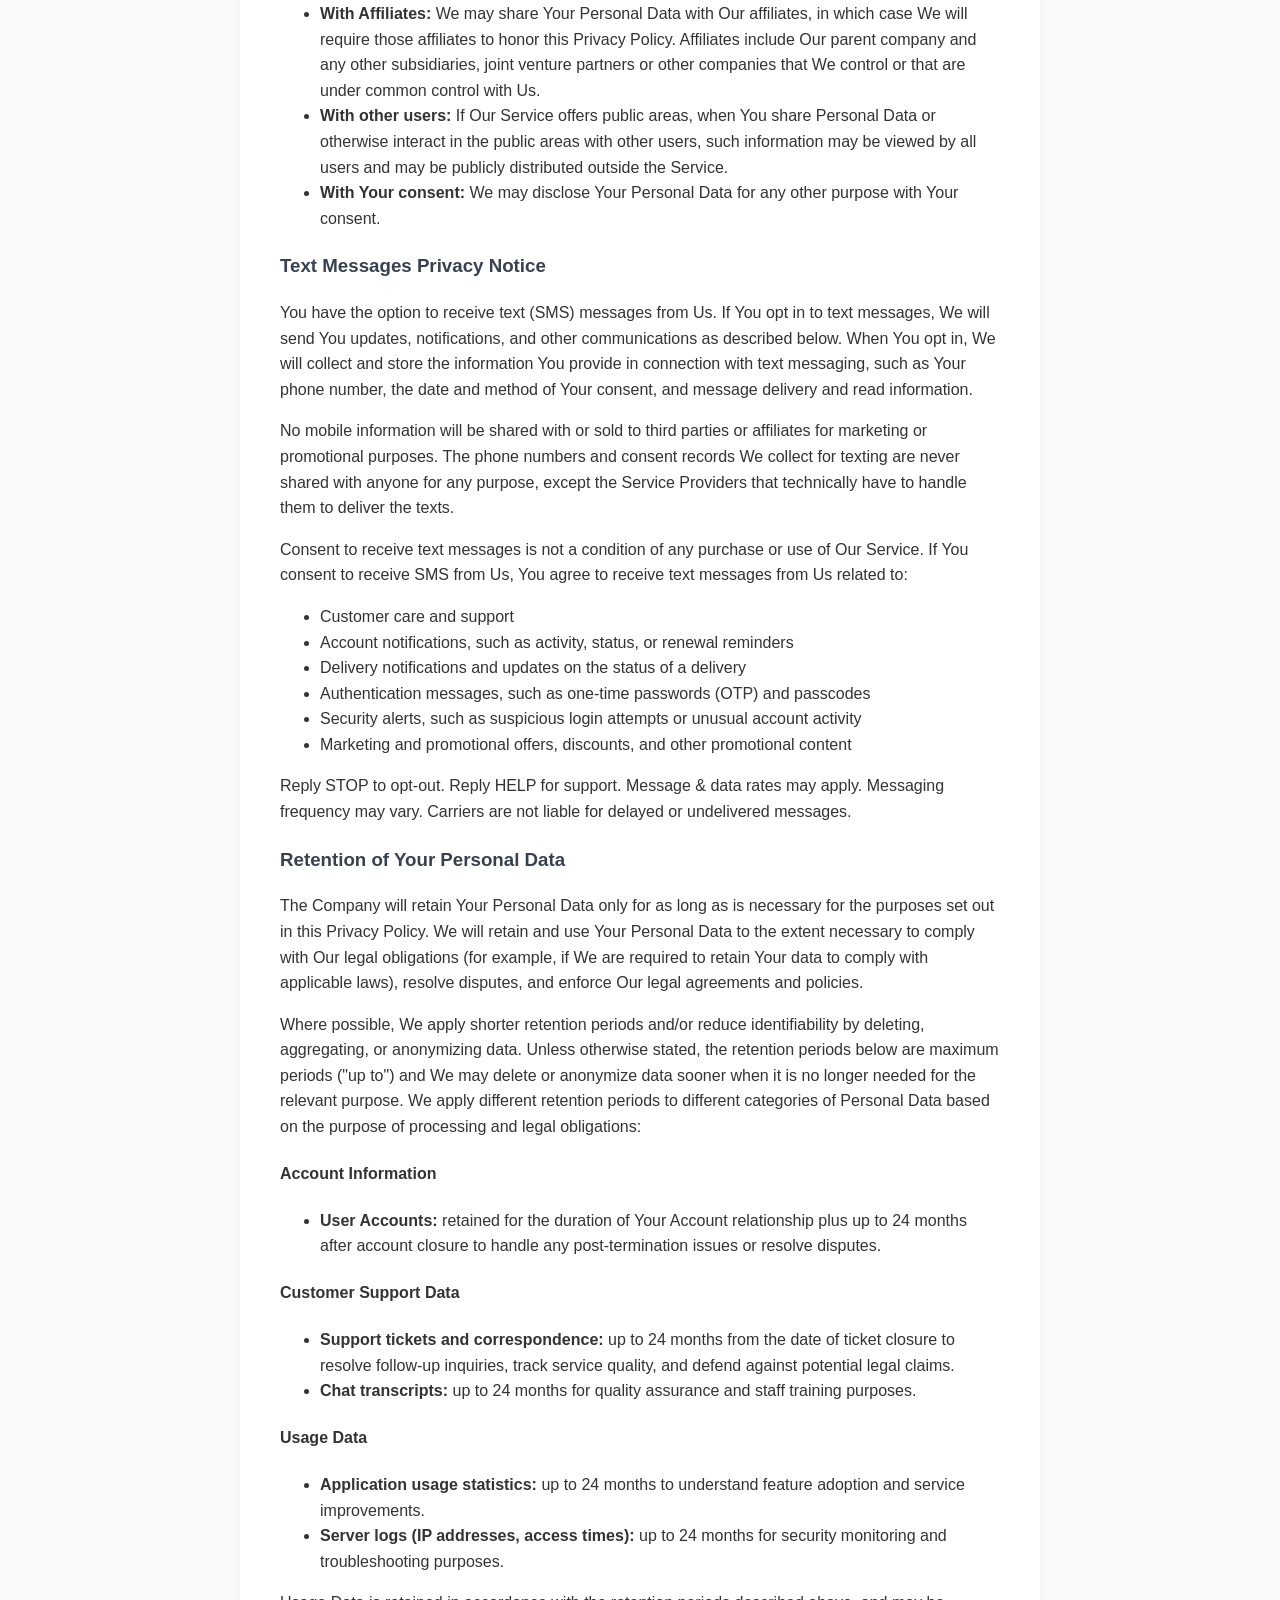
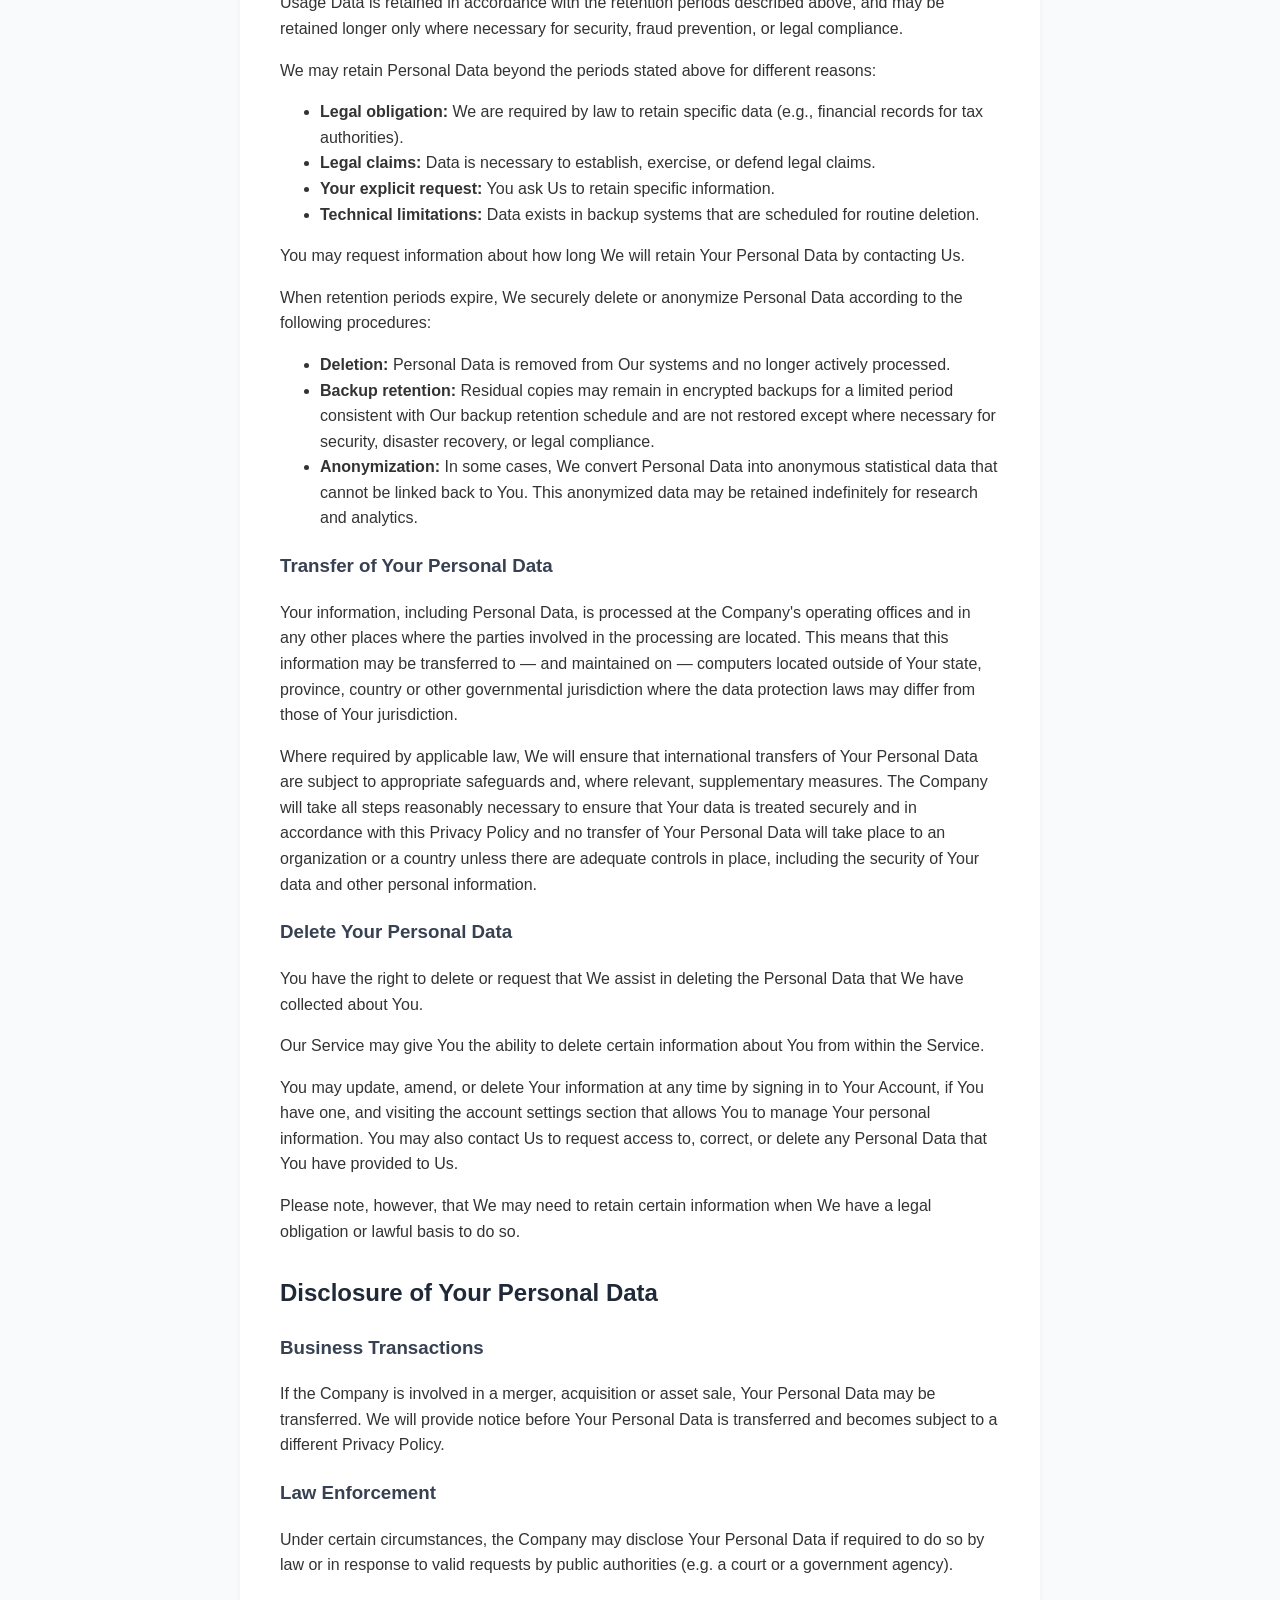
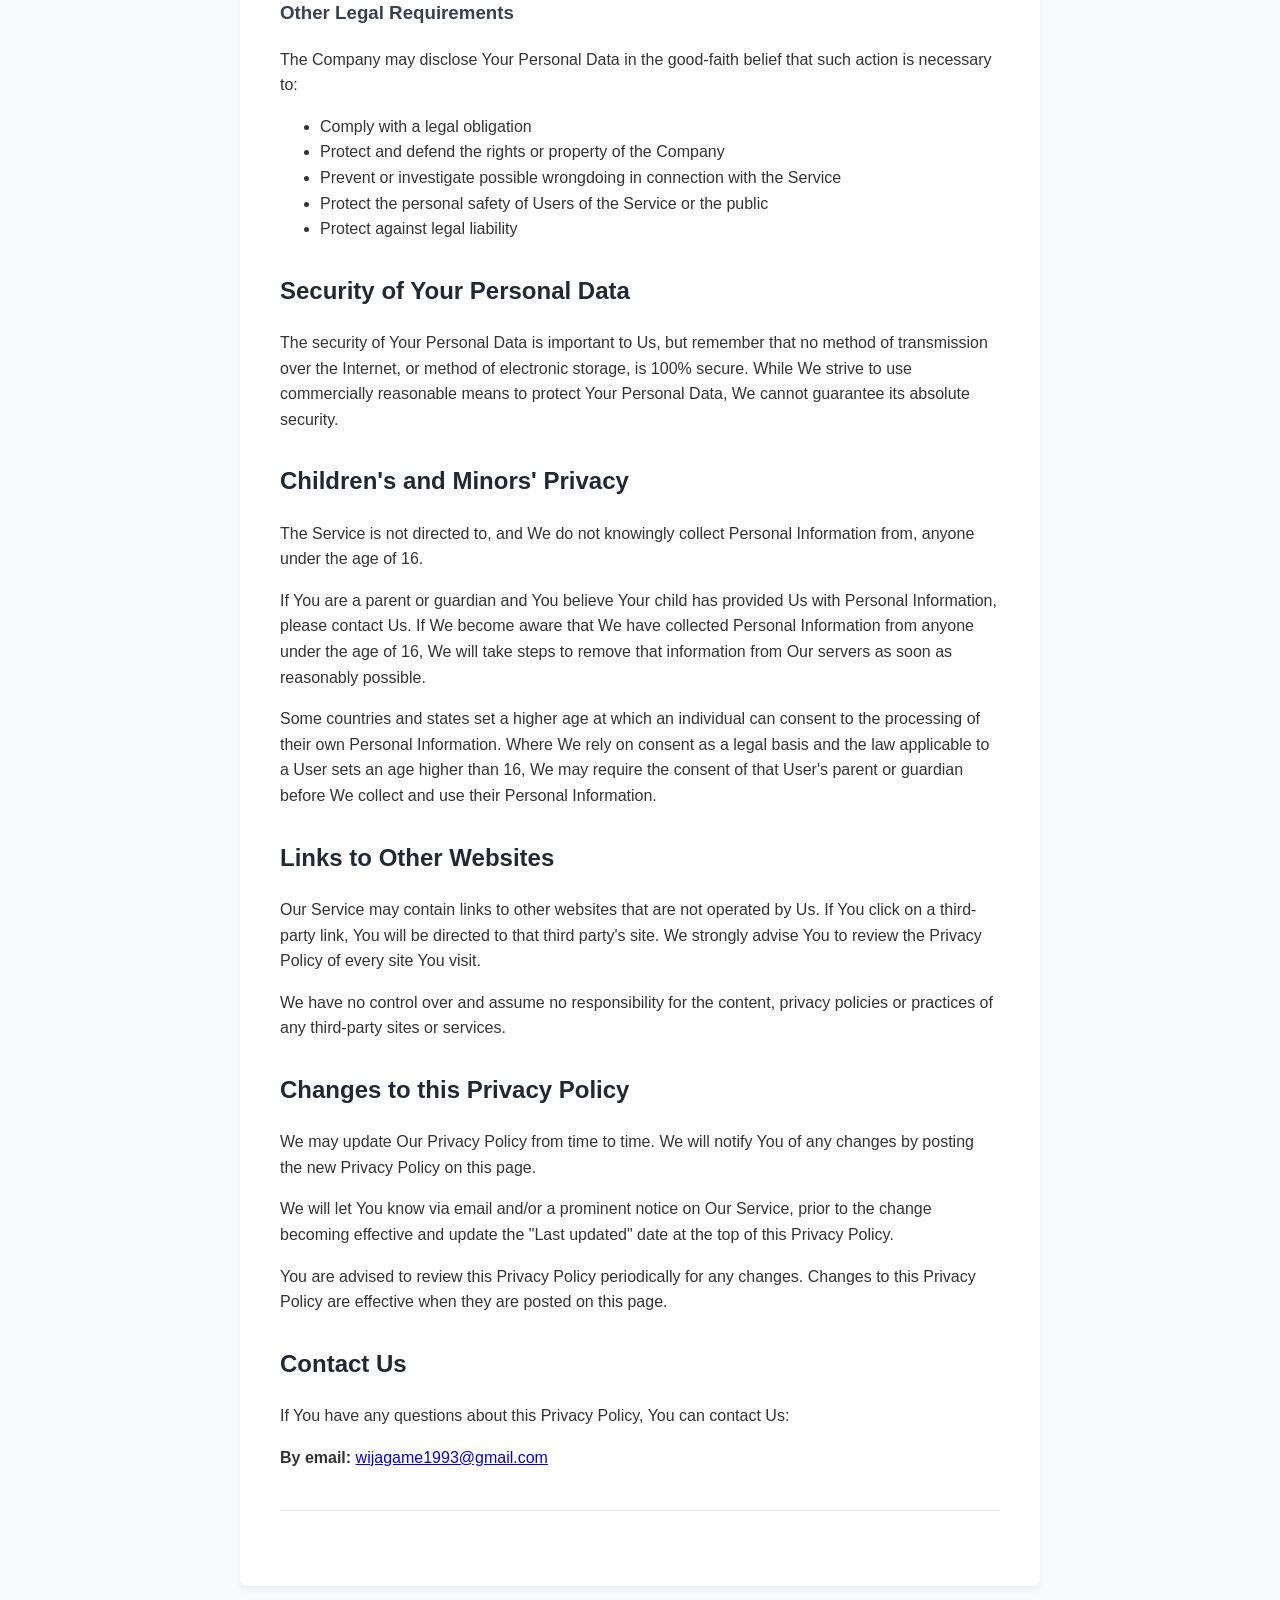
==== commit 1204e801: "Update index.html" ====
--- a/index.html
+++ b/index.html
@@ -218,7 +218,6 @@
         <p><strong>By email:</strong> <a href="mailto:wijagame1993@gmail.com">wijagame1993@gmail.com</a></p>
         
         <p style="font-size: 0.9em; color: #6b7280; margin-top: 40px; border-top: 1px solid #e5e7eb; padding-top: 20px;">
-            Generated using <a href="https://www.termsfeed.com/privacy-policy-generator/" target="_blank">TermsFeed Privacy Policy Generator</a> pero adaptado para Sistema Agricola Veterinario.
         </p>
     </div>
 </body>
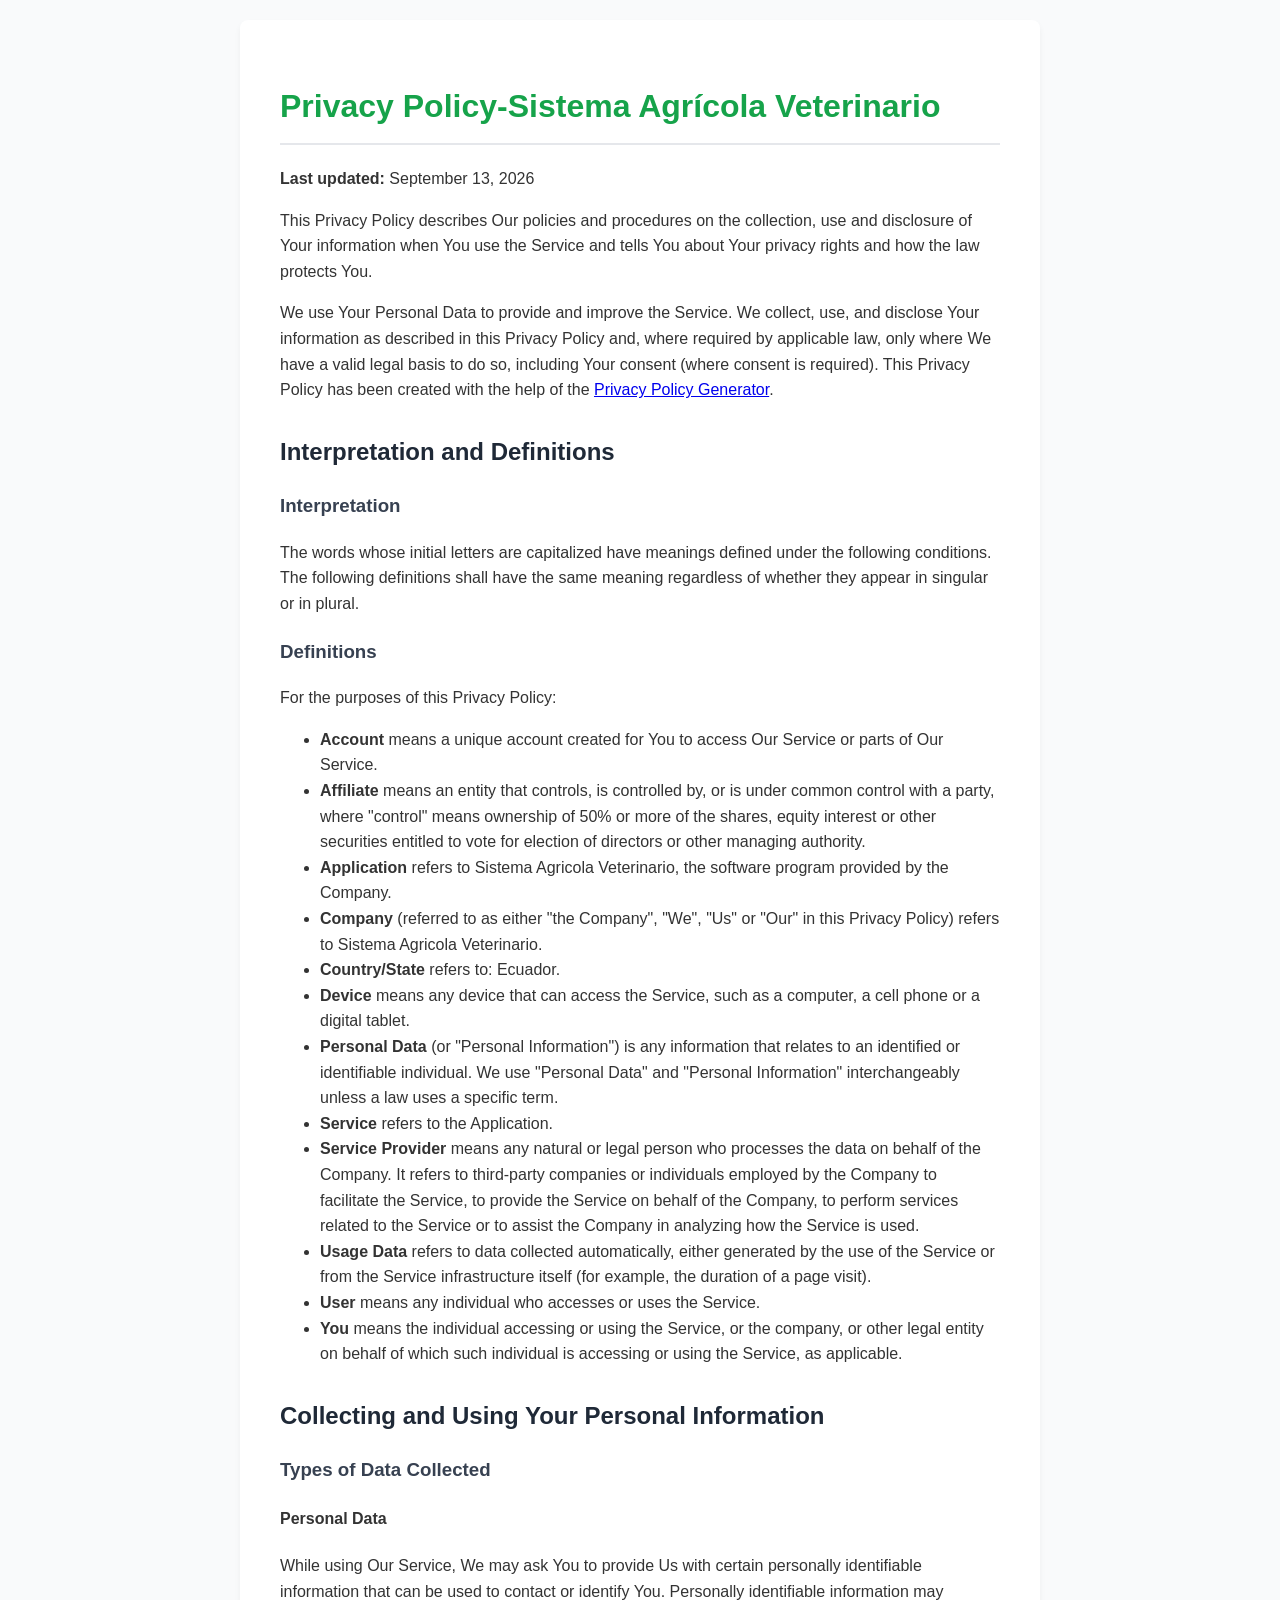
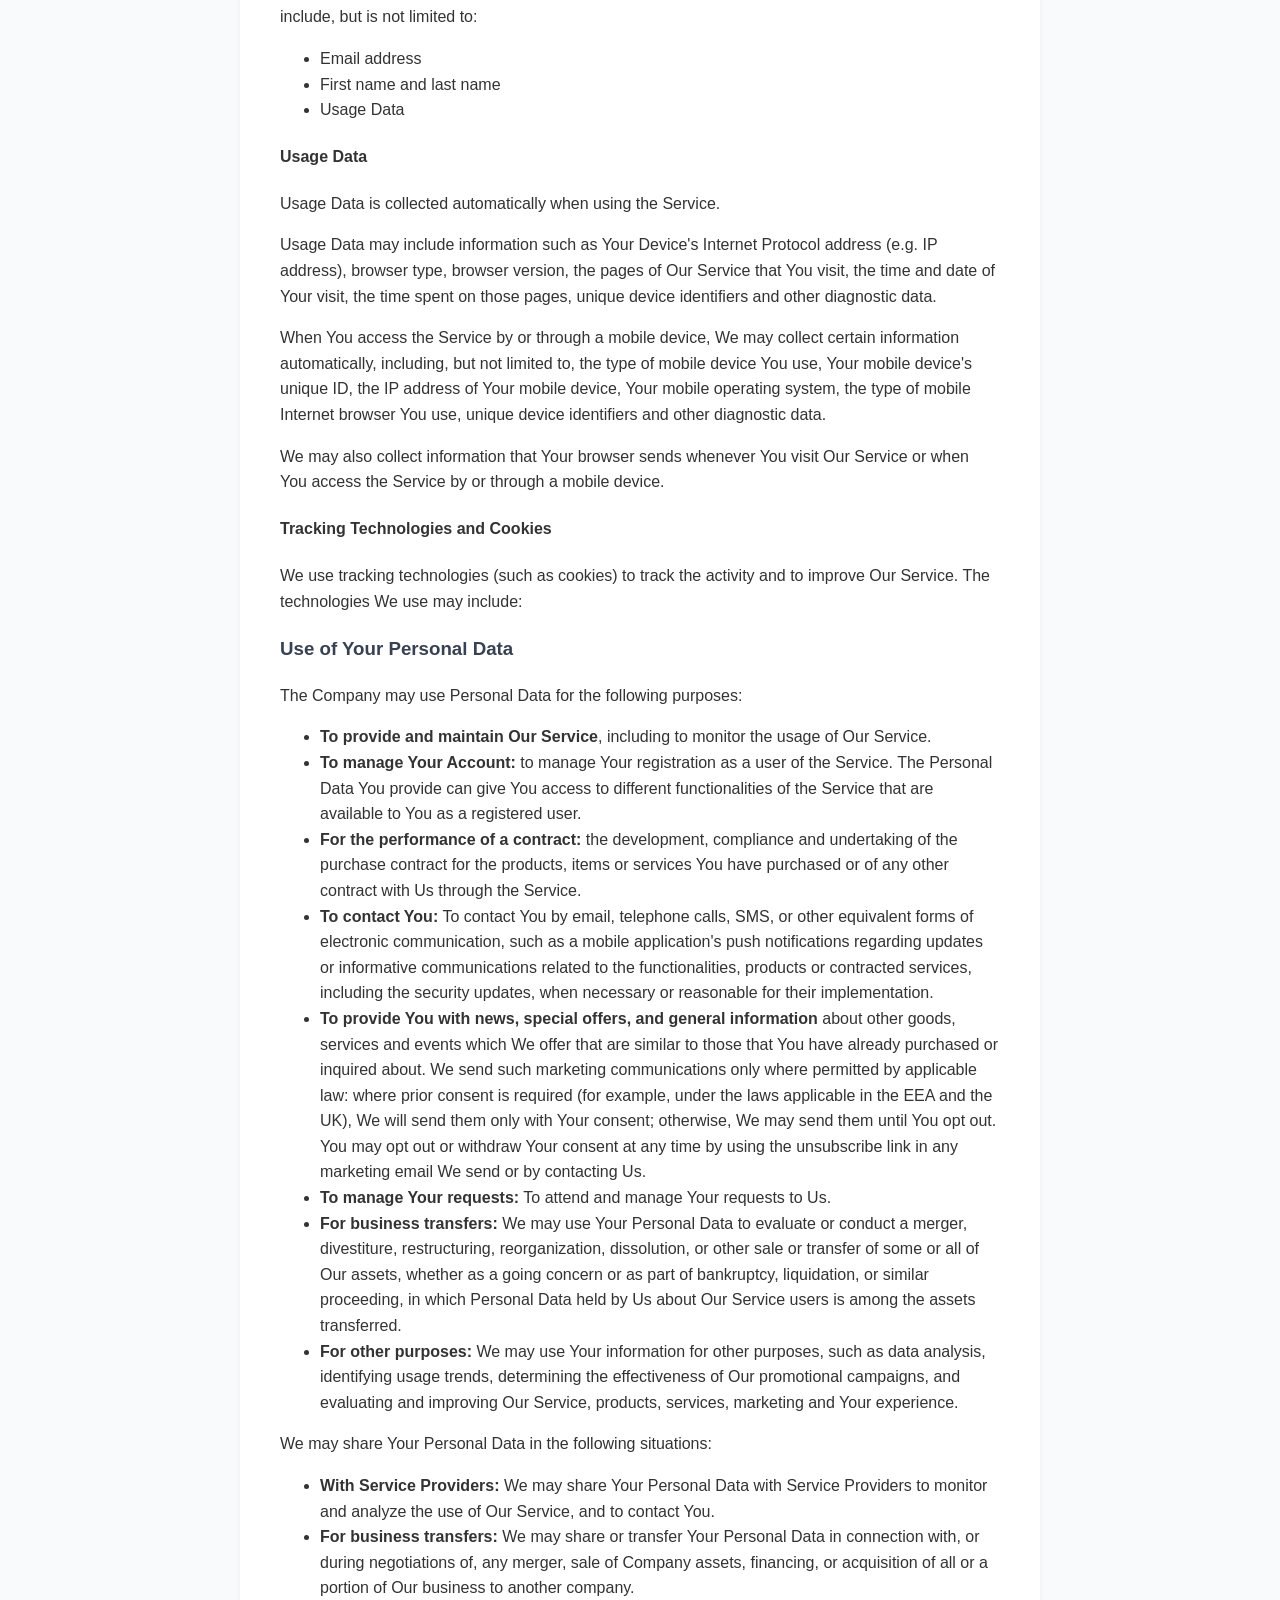
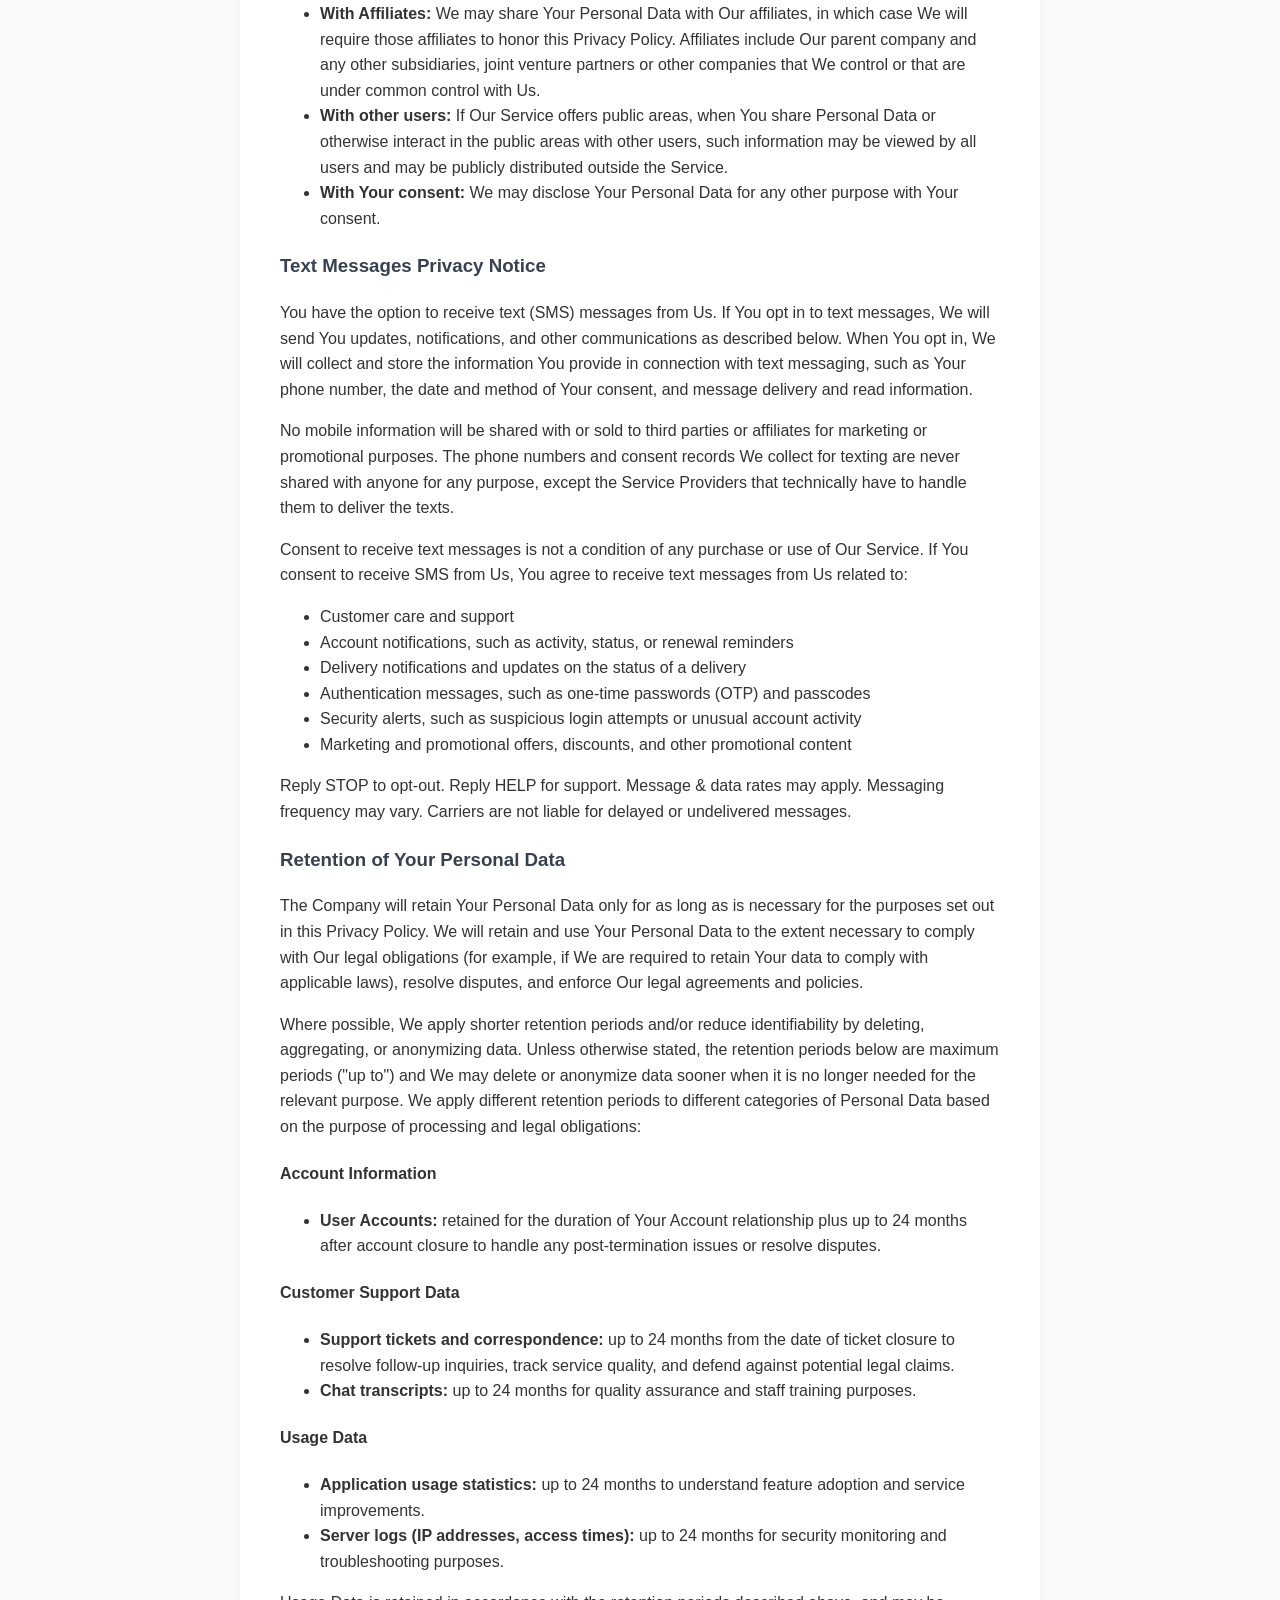
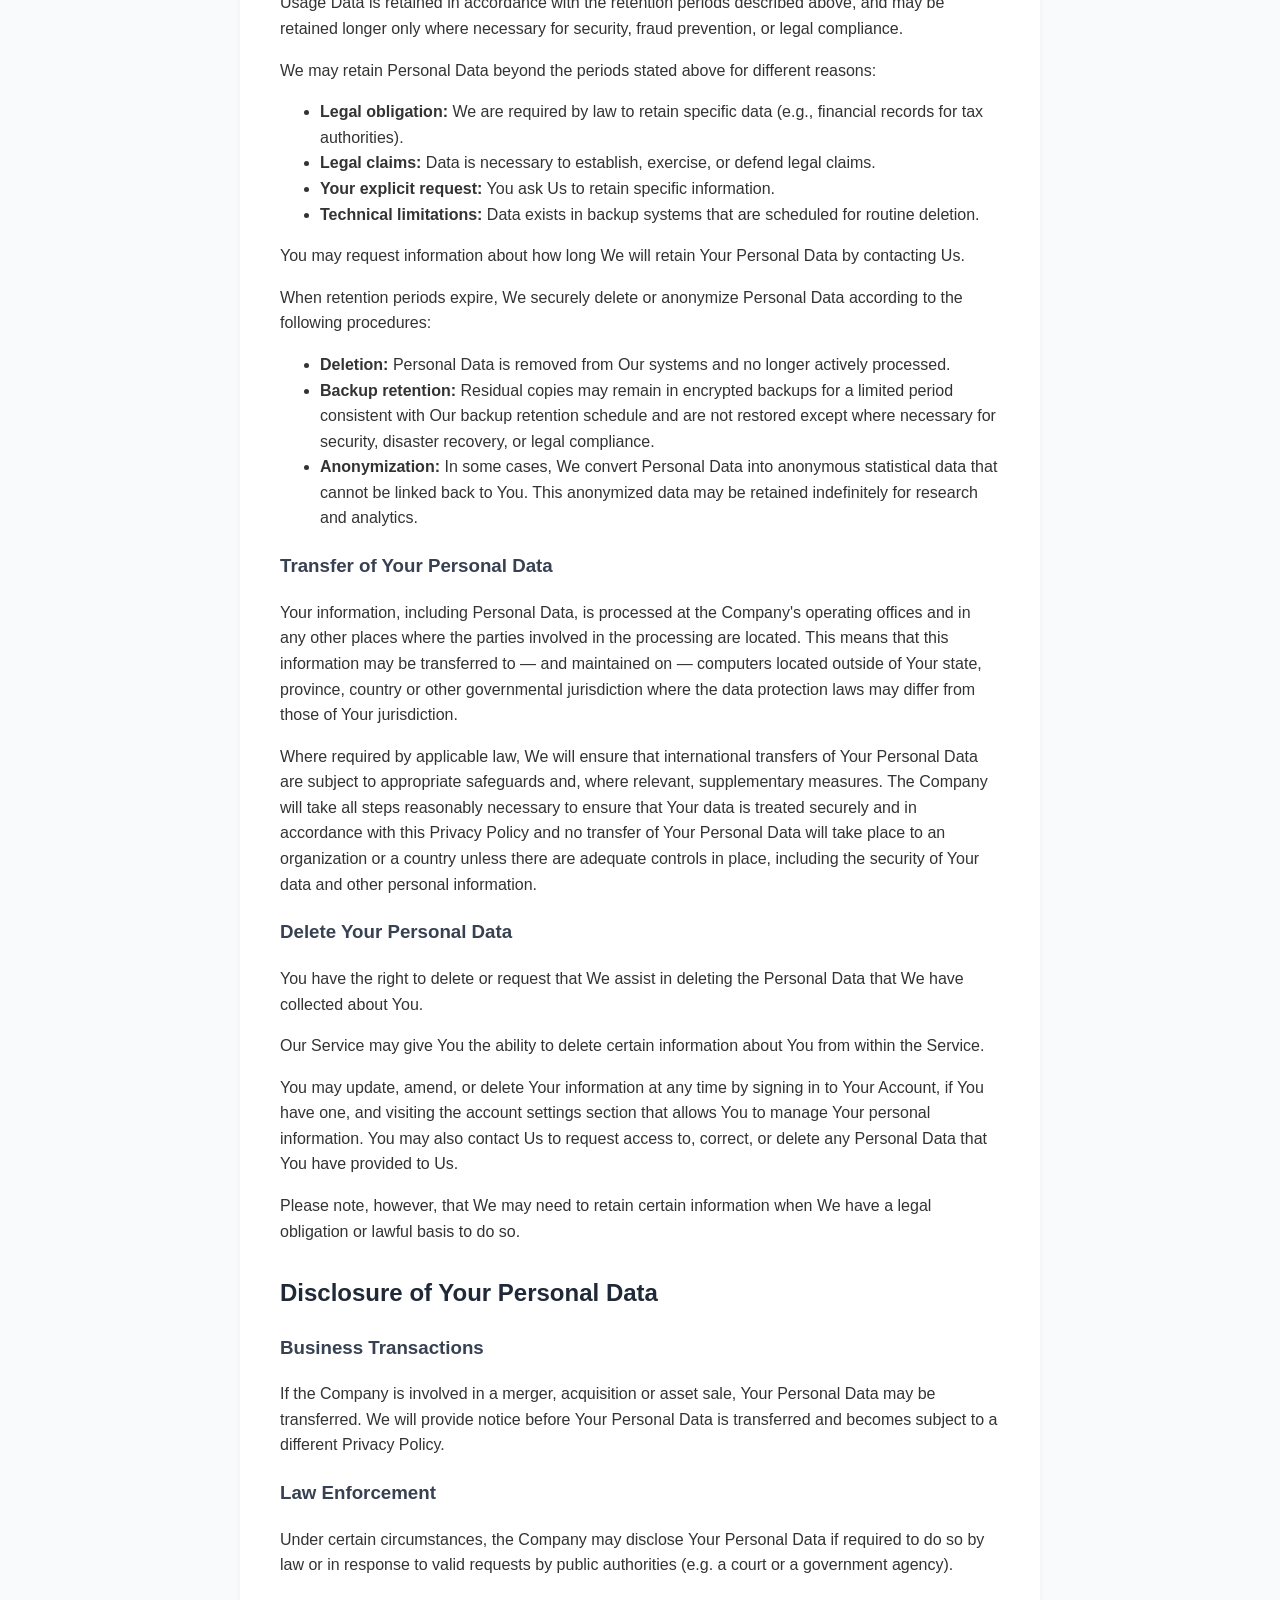
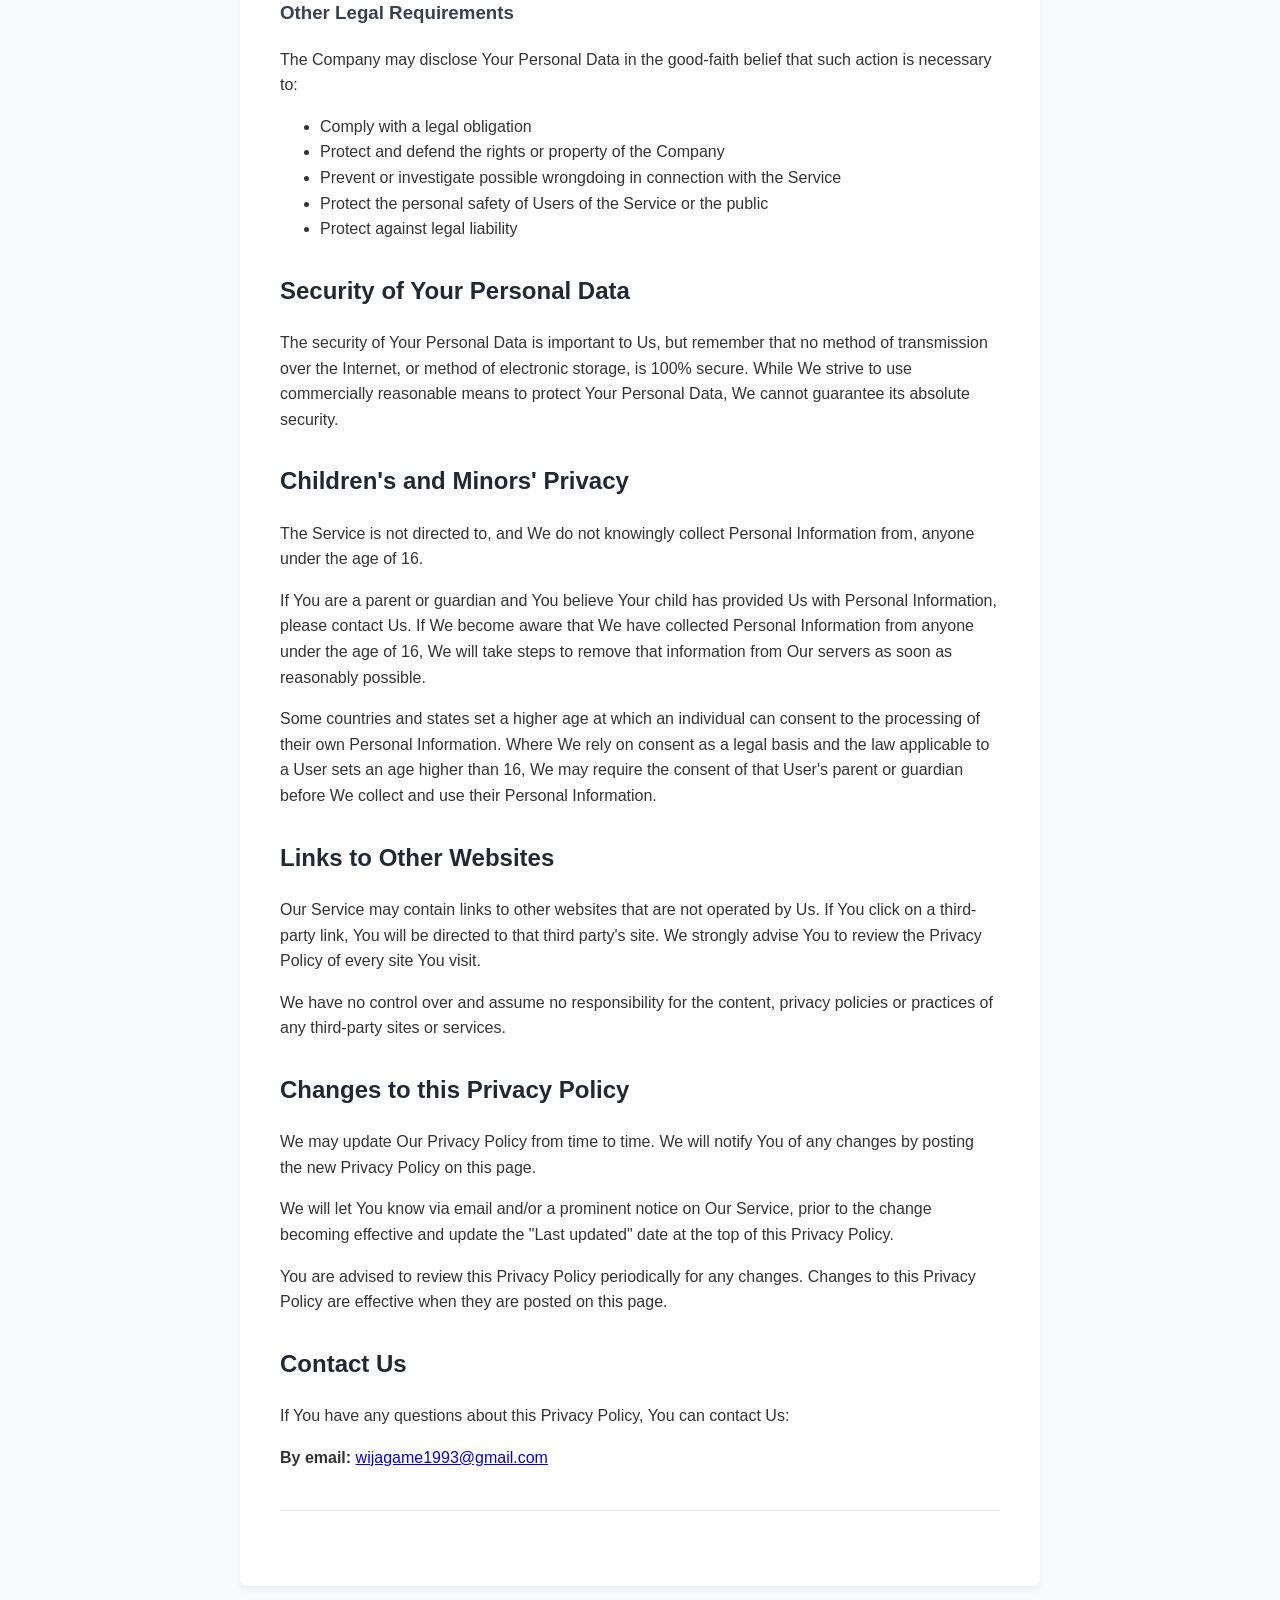
==== commit ee555531: "Update Privacy Policy heading for clarity" ====
--- a/index.html
+++ b/index.html
@@ -43,7 +43,7 @@
 </head>
 <body>
     <div class="container">
-        <h1>Privacy Policy</h1>
+        <h1>Privacy Policy-Sistema Agrícola Veterinario</h1>
         <p><strong>Last updated:</strong> September 13, 2026</p>
 
         <p>This Privacy Policy describes Our policies and procedures on the collection, use and disclosure of Your information when You use the Service and tells You about Your privacy rights and how the law protects You.</p>
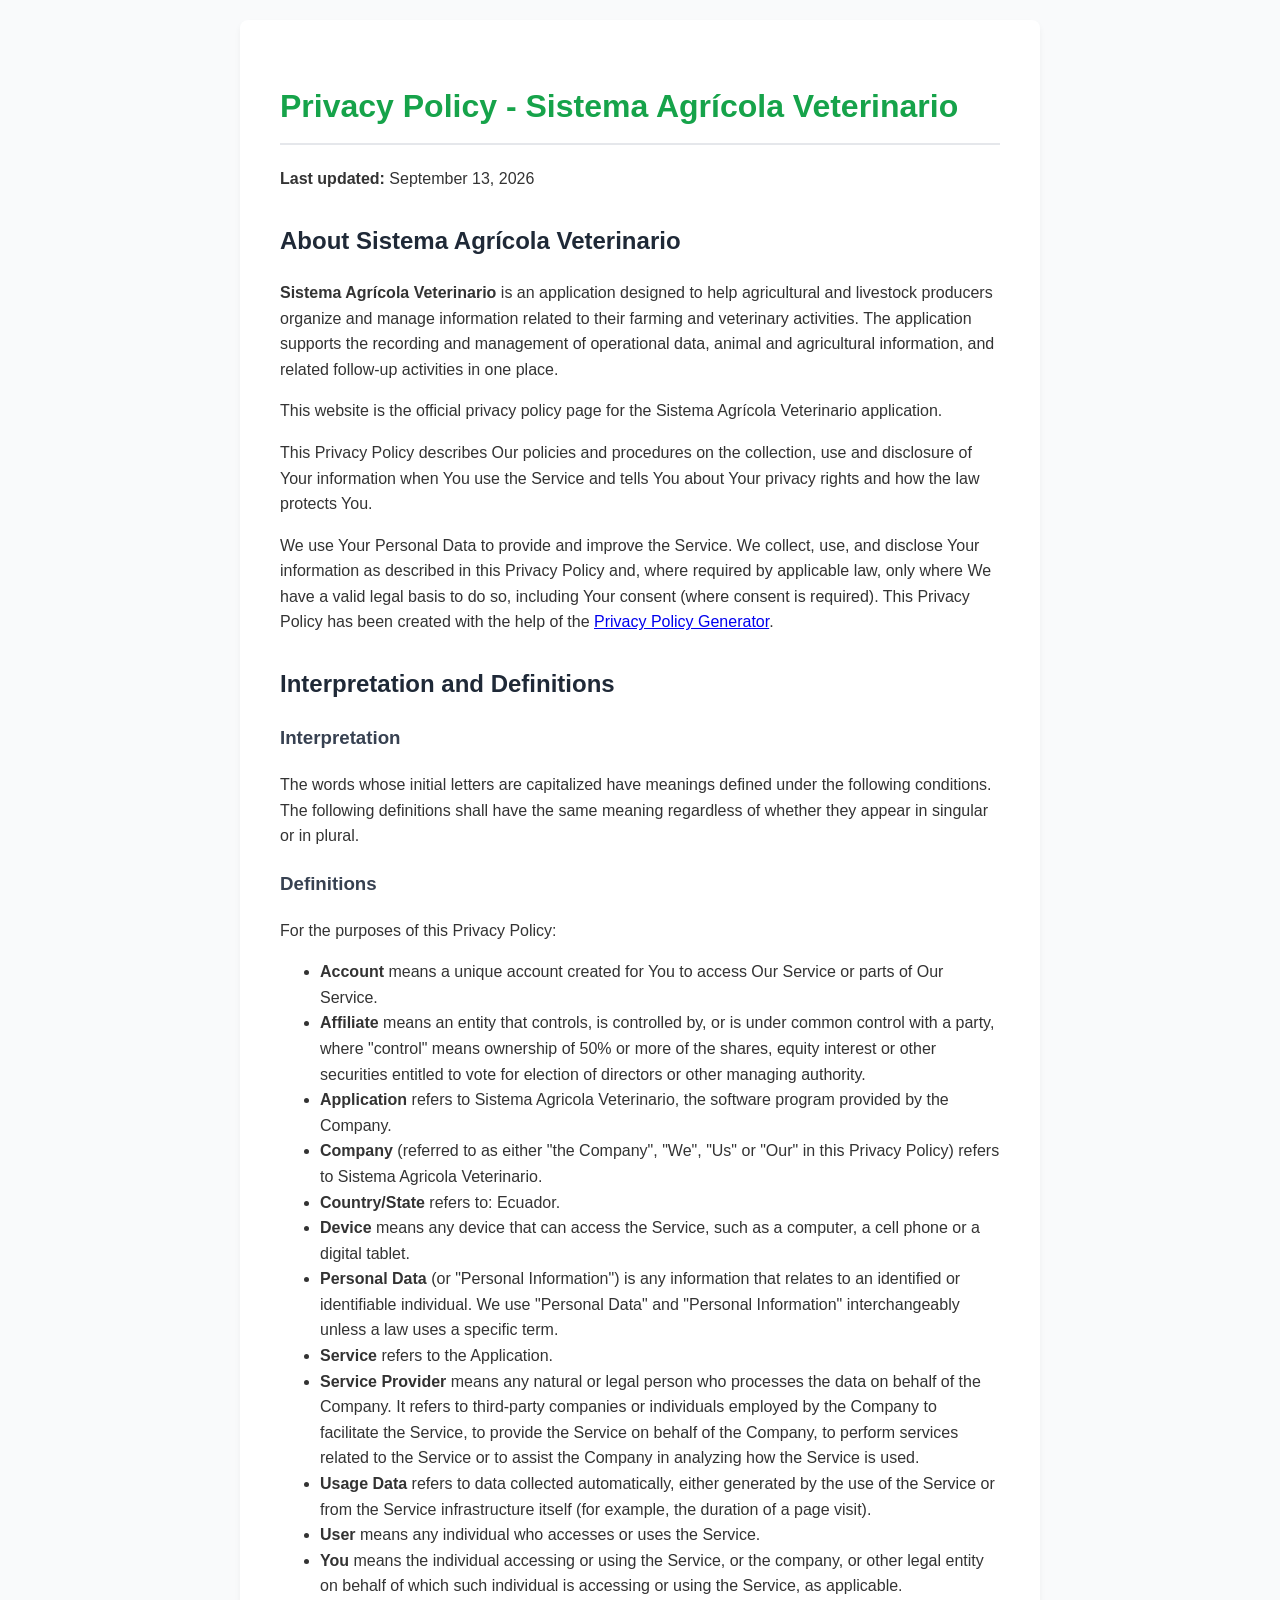
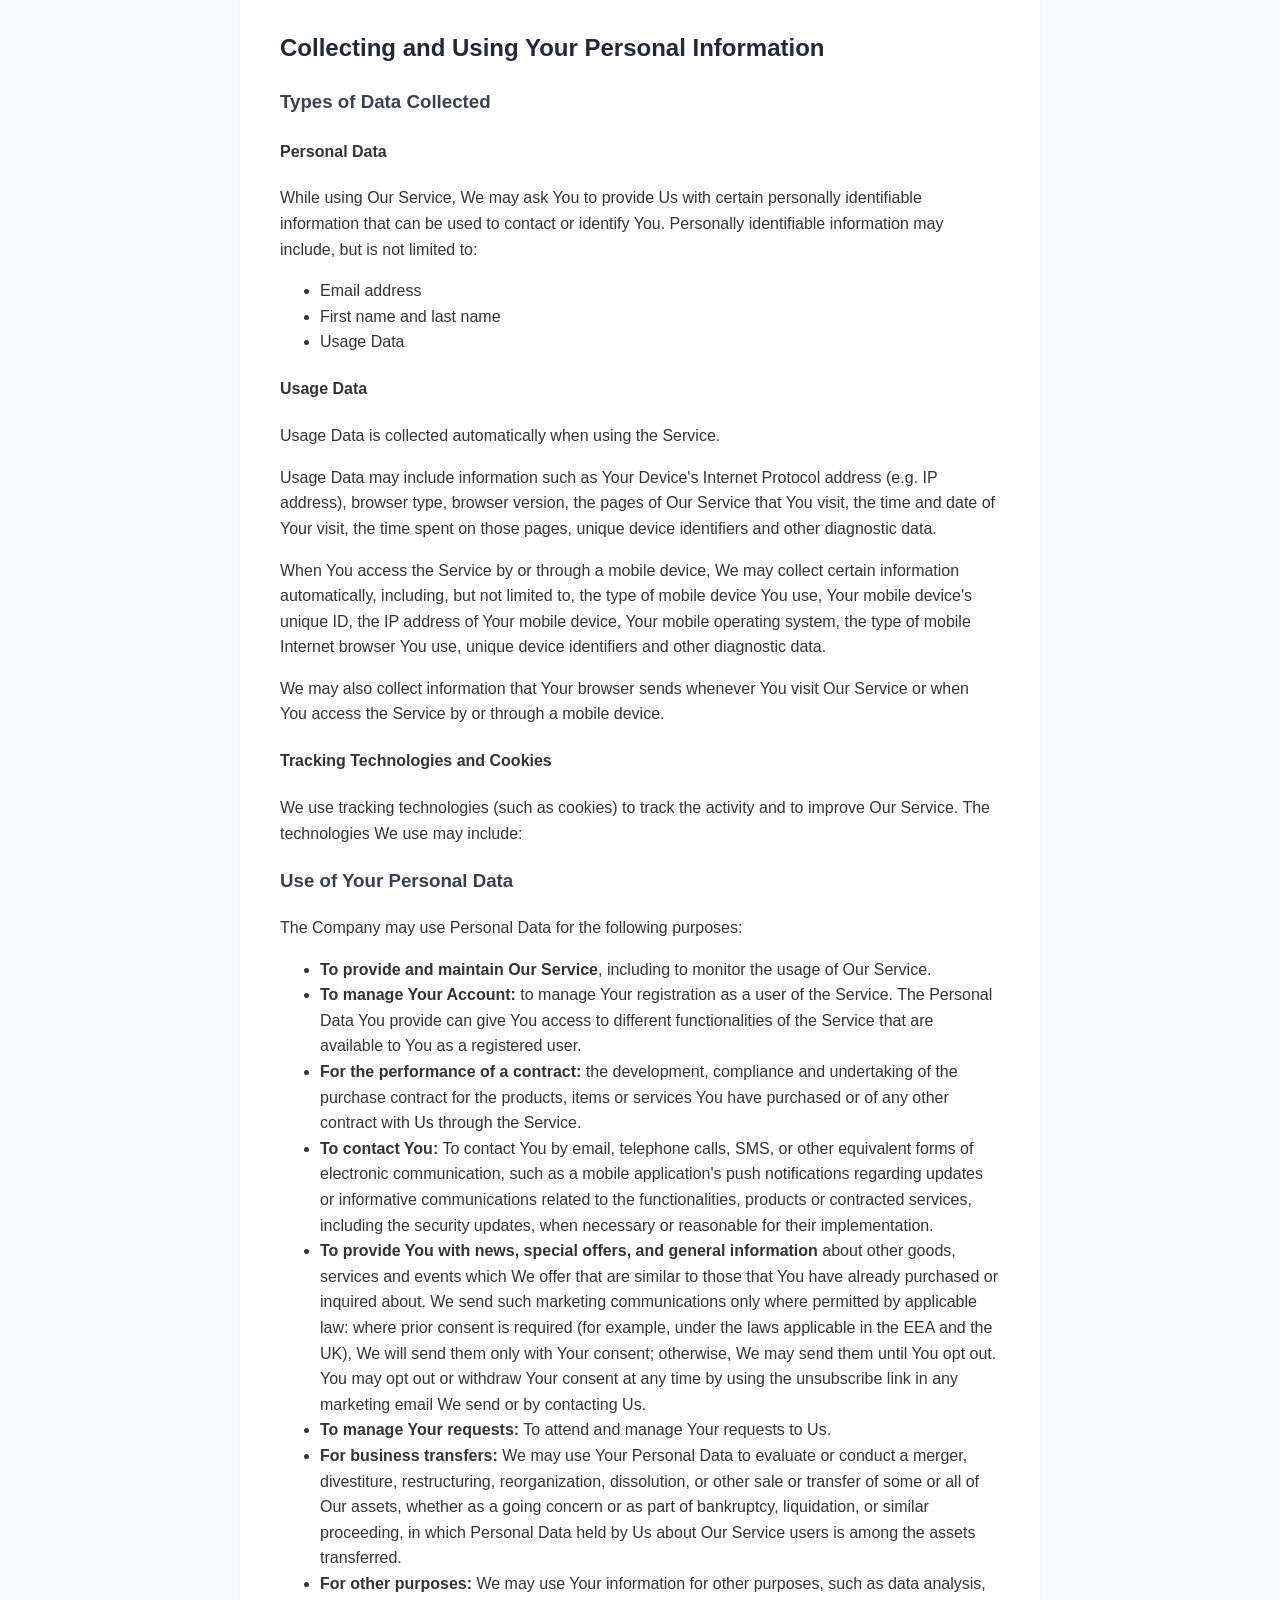
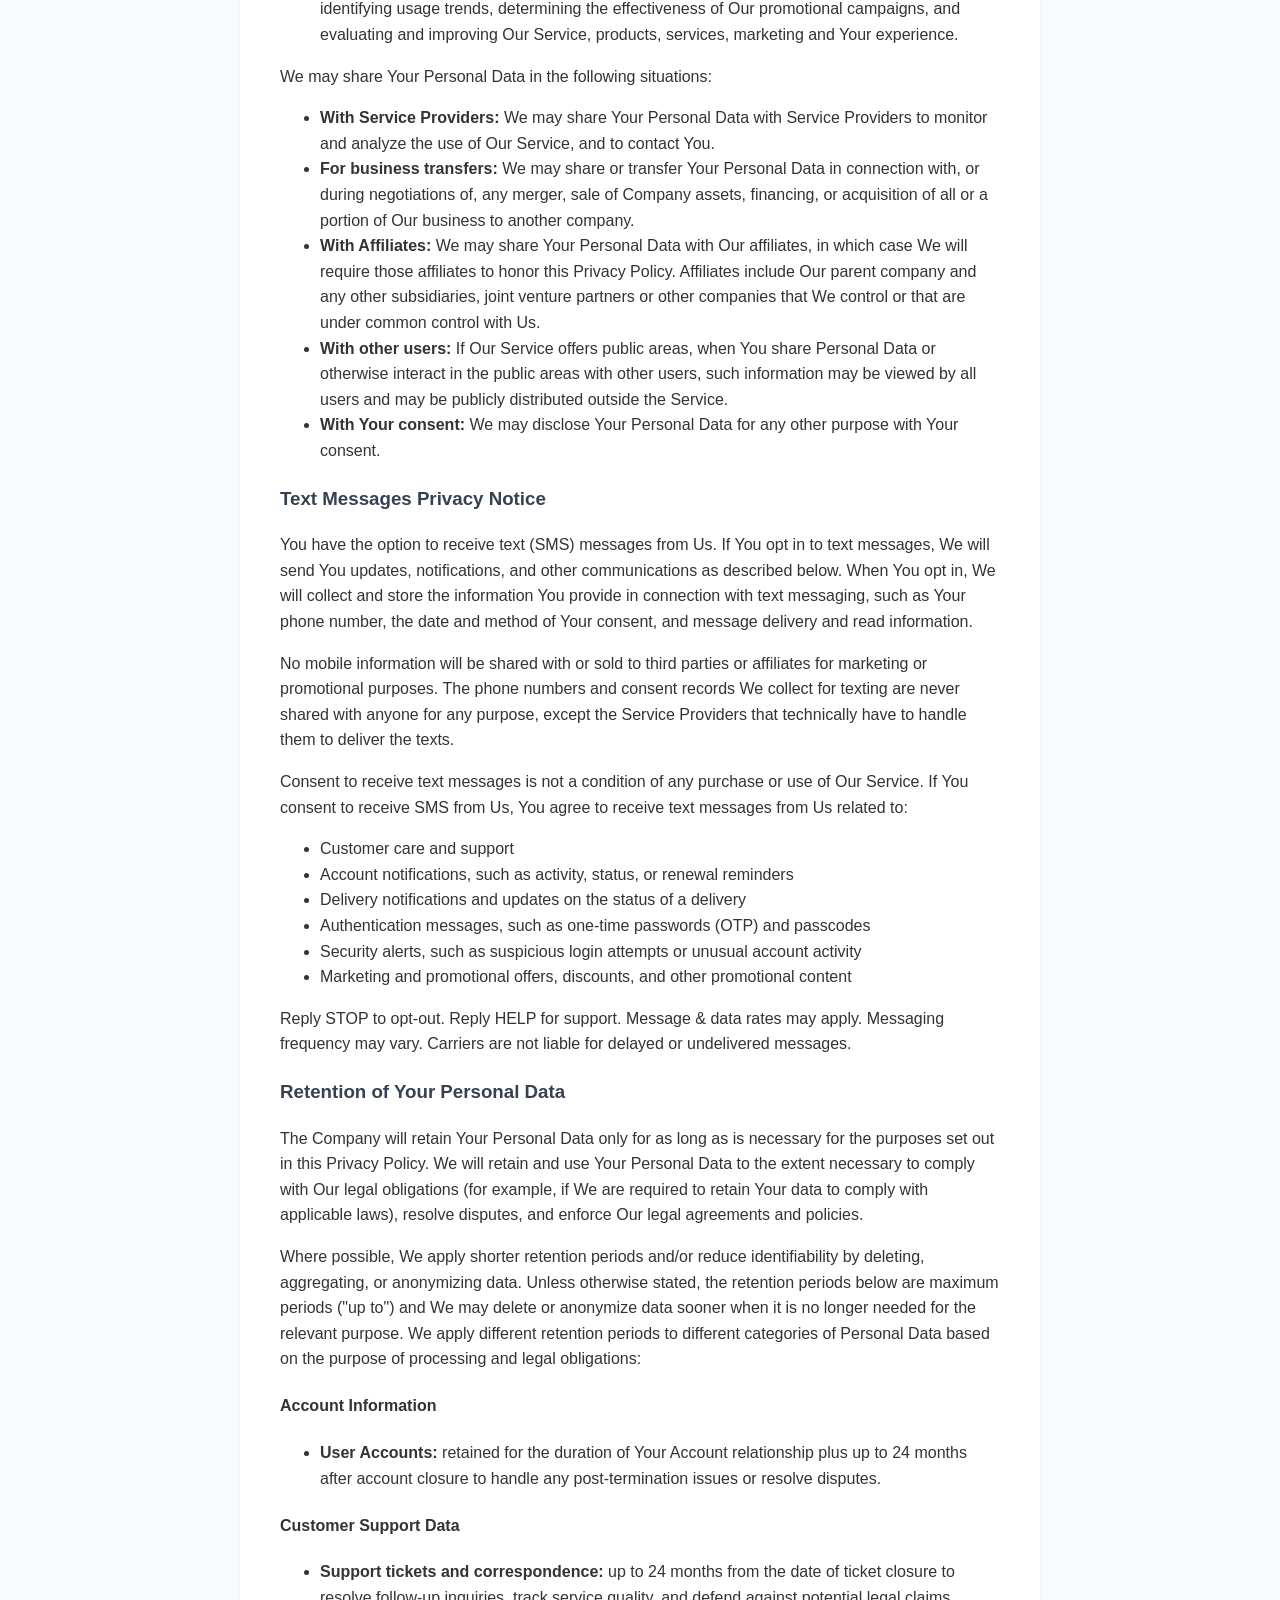
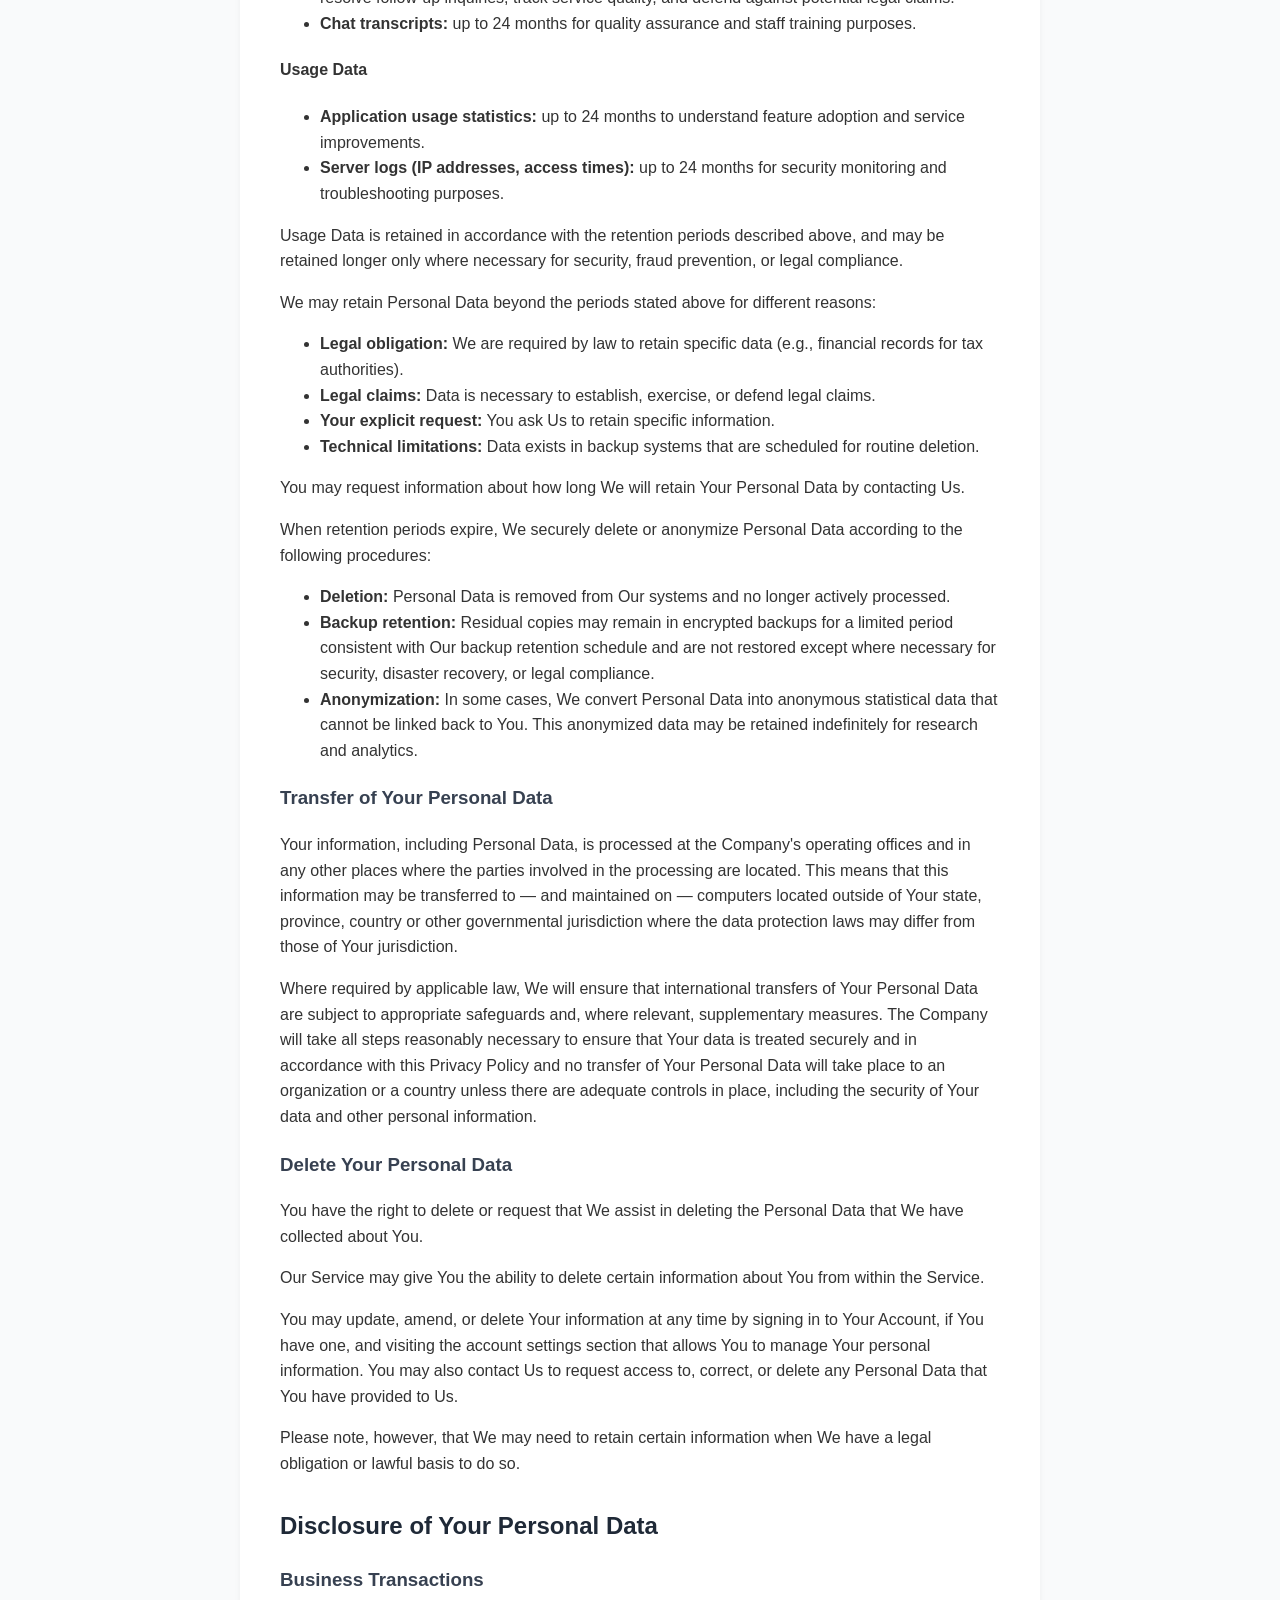
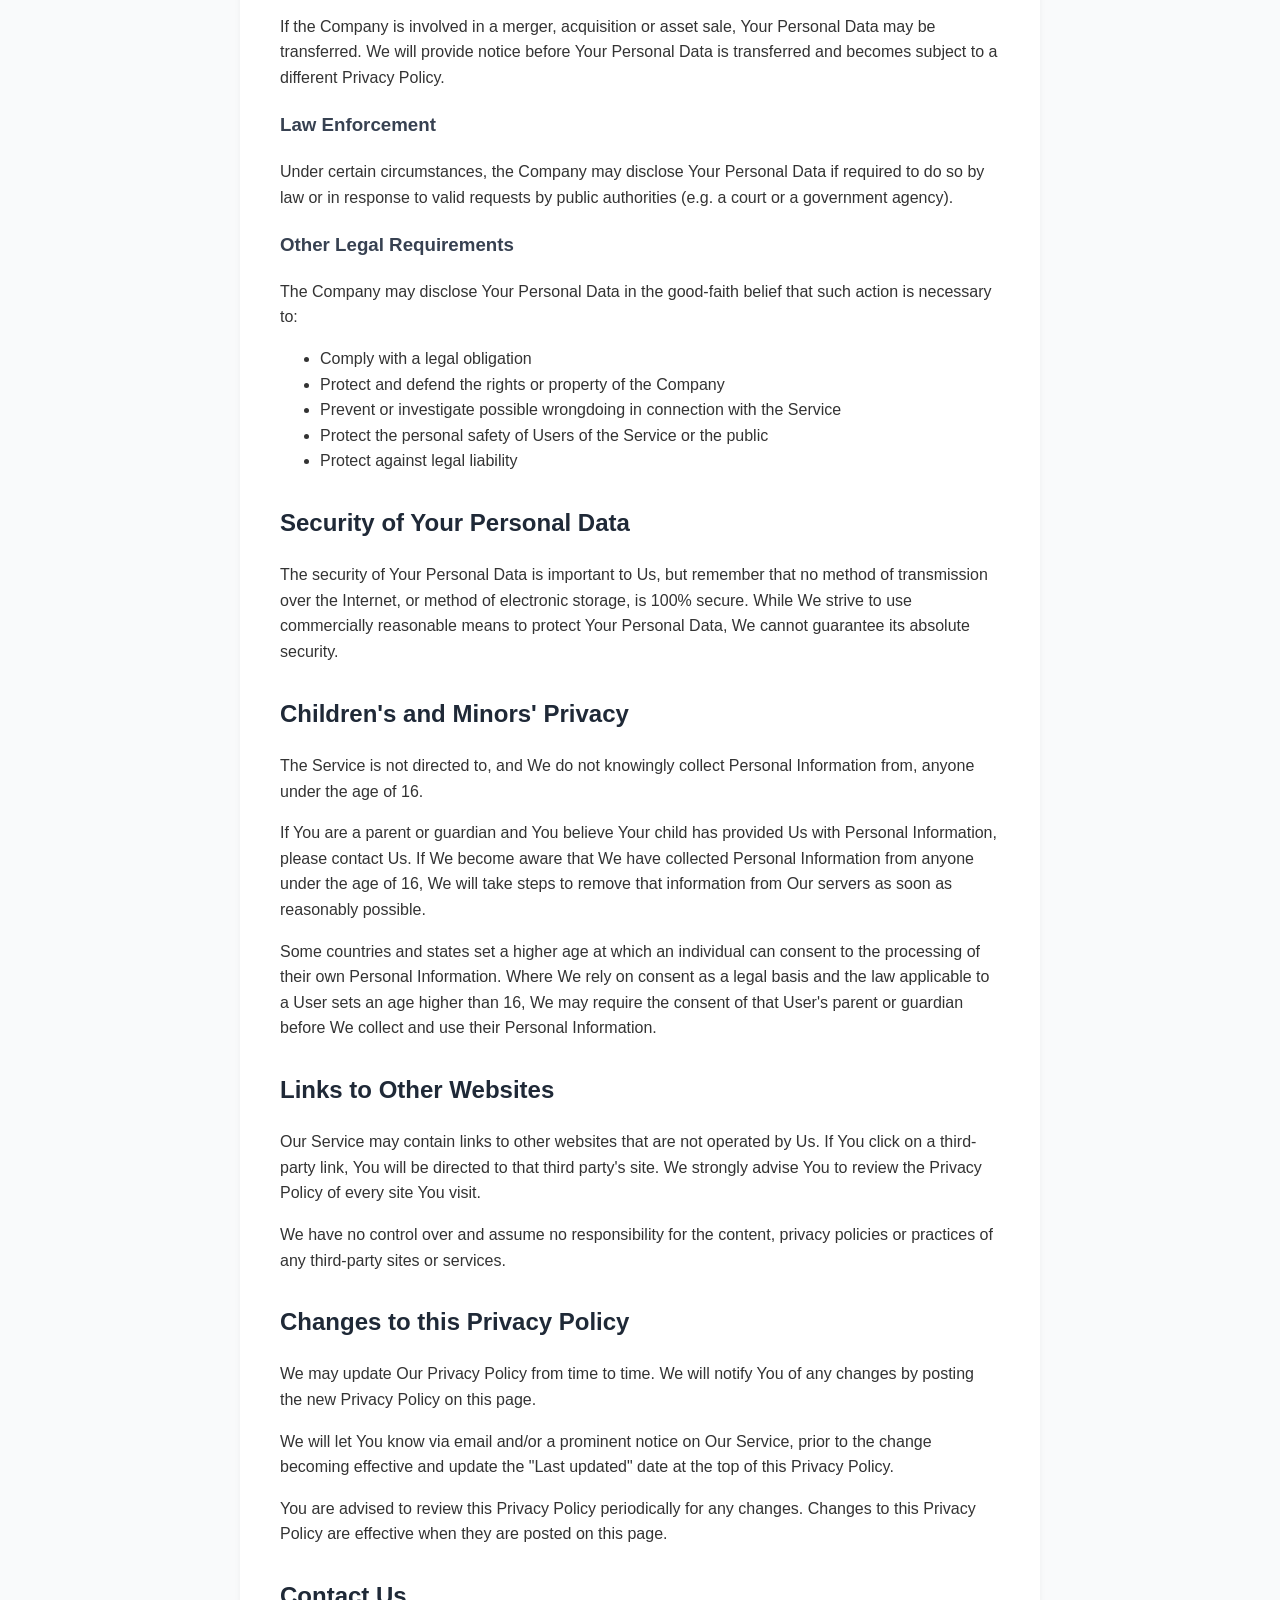
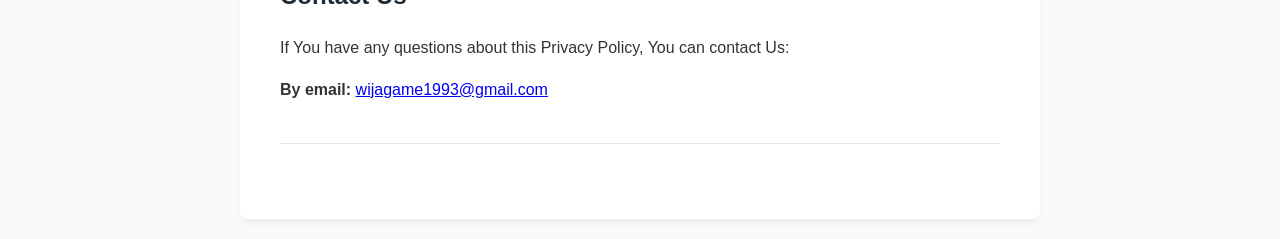
==== commit 17726b0f: "Describe app purpose on privacy policy page" ====
--- a/index.html
+++ b/index.html
@@ -3,7 +3,8 @@
 <head>
     <meta charset="UTF-8">
     <meta name="viewport" content="width=device-width, initial-scale=1.0">
-    <title>Privacy Policy for Sistema Agricola Veterinario</title>
+    <meta name="description" content="Página oficial de Sistema Agrícola Veterinario, una aplicación para gestionar información y actividades de producción agrícola y veterinaria.">
+    <title>Privacy Policy for Sistema Agrícola Veterinario</title>
     <style>
         body {
             font-family: 'Segoe UI', Tahoma, Geneva, Verdana, sans-serif;
@@ -43,8 +44,12 @@
 </head>
 <body>
     <div class="container">
-        <h1>Privacy Policy-Sistema Agrícola Veterinario</h1>
+        <h1>Privacy Policy - Sistema Agrícola Veterinario</h1>
         <p><strong>Last updated:</strong> September 13, 2026</p>
+
+        <h2>About Sistema Agrícola Veterinario</h2>
+        <p><strong>Sistema Agrícola Veterinario</strong> is an application designed to help agricultural and livestock producers organize and manage information related to their farming and veterinary activities. The application supports the recording and management of operational data, animal and agricultural information, and related follow-up activities in one place.</p>
+        <p>This website is the official privacy policy page for the Sistema Agrícola Veterinario application.</p>
 
         <p>This Privacy Policy describes Our policies and procedures on the collection, use and disclosure of Your information when You use the Service and tells You about Your privacy rights and how the law protects You.</p>
 
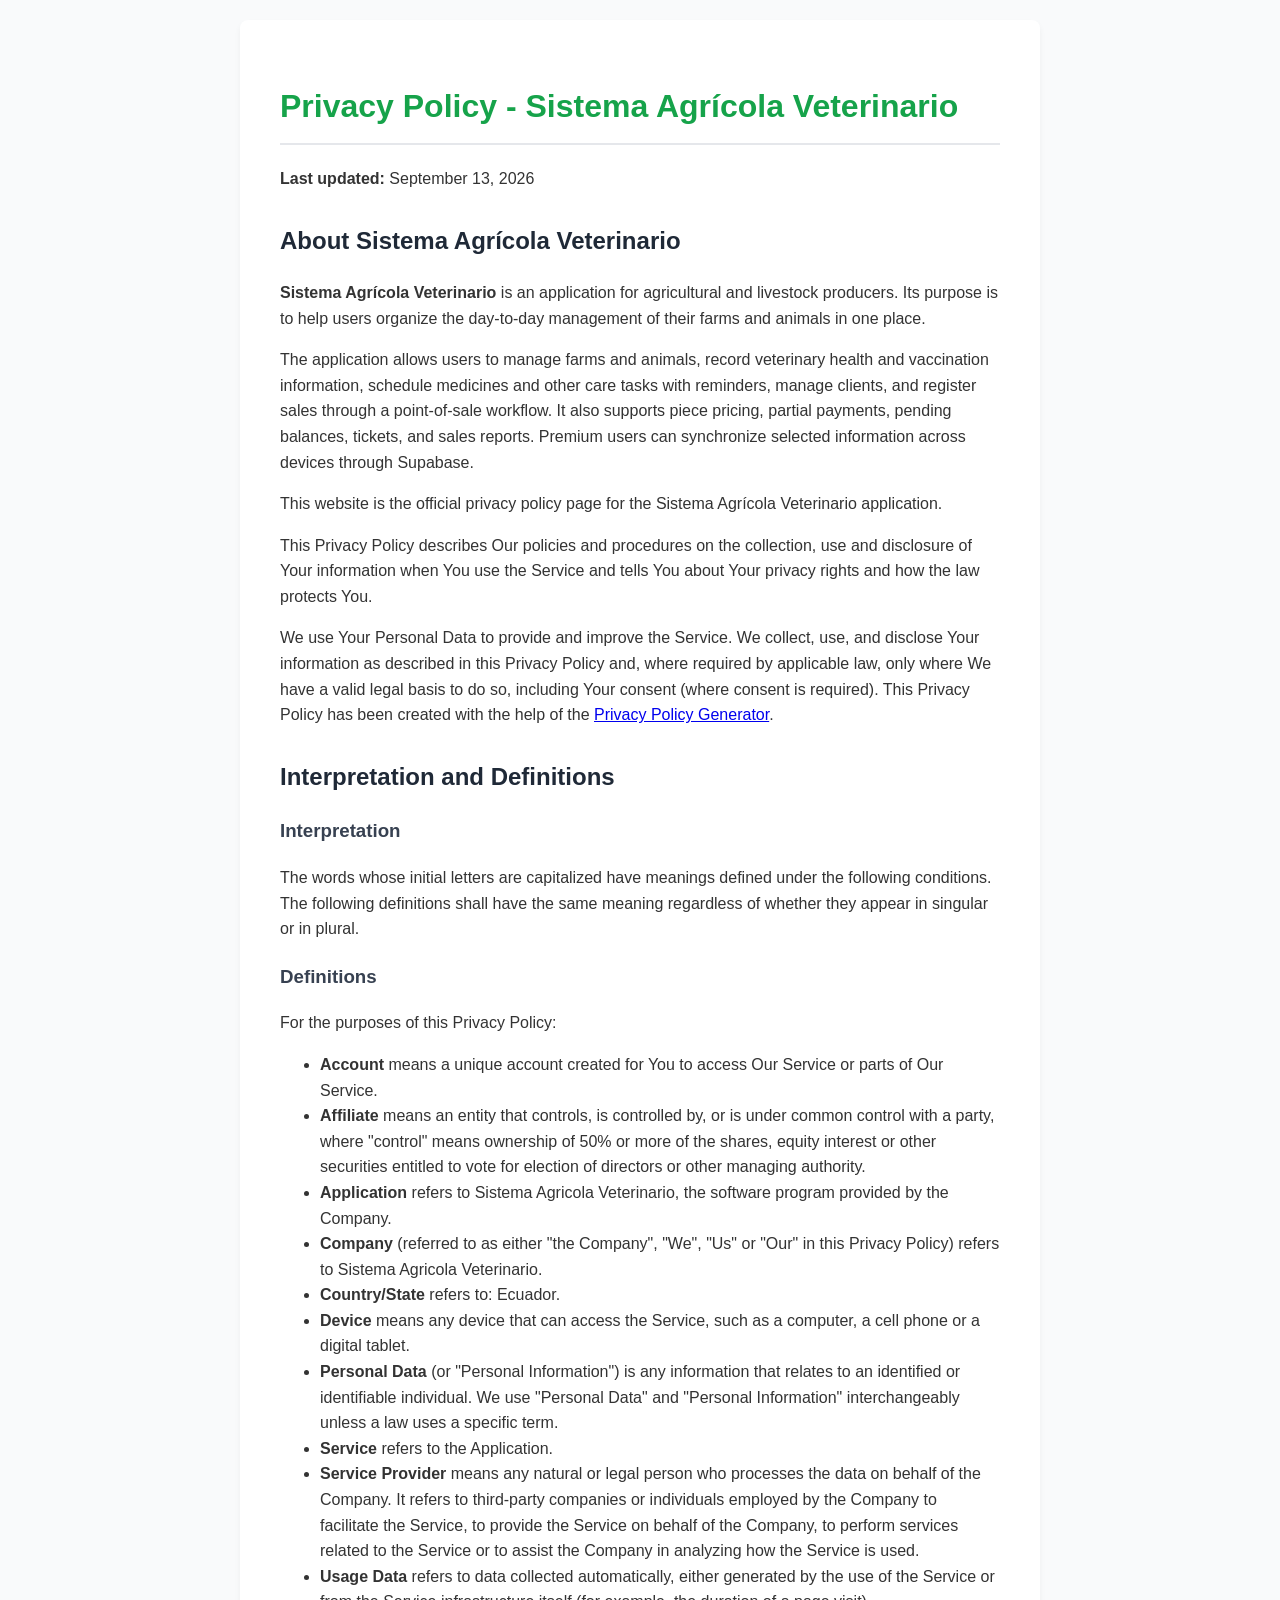
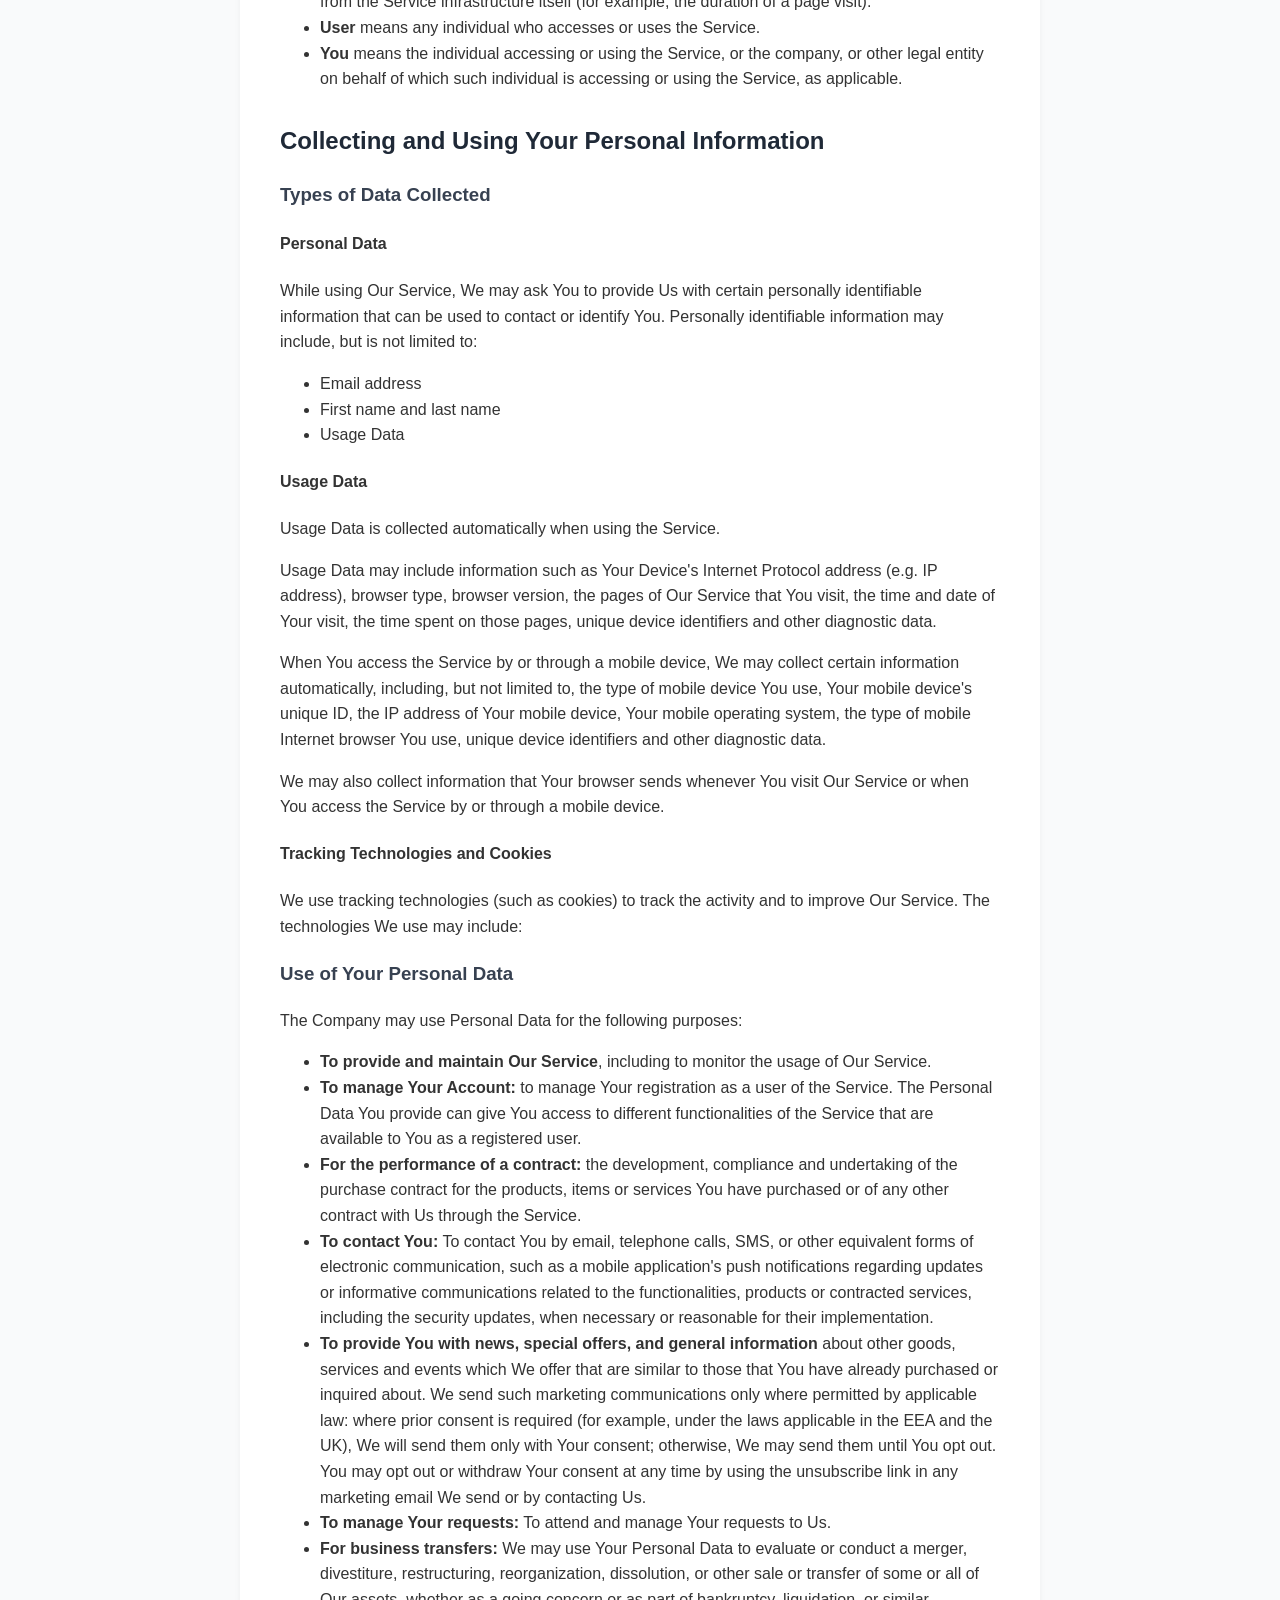
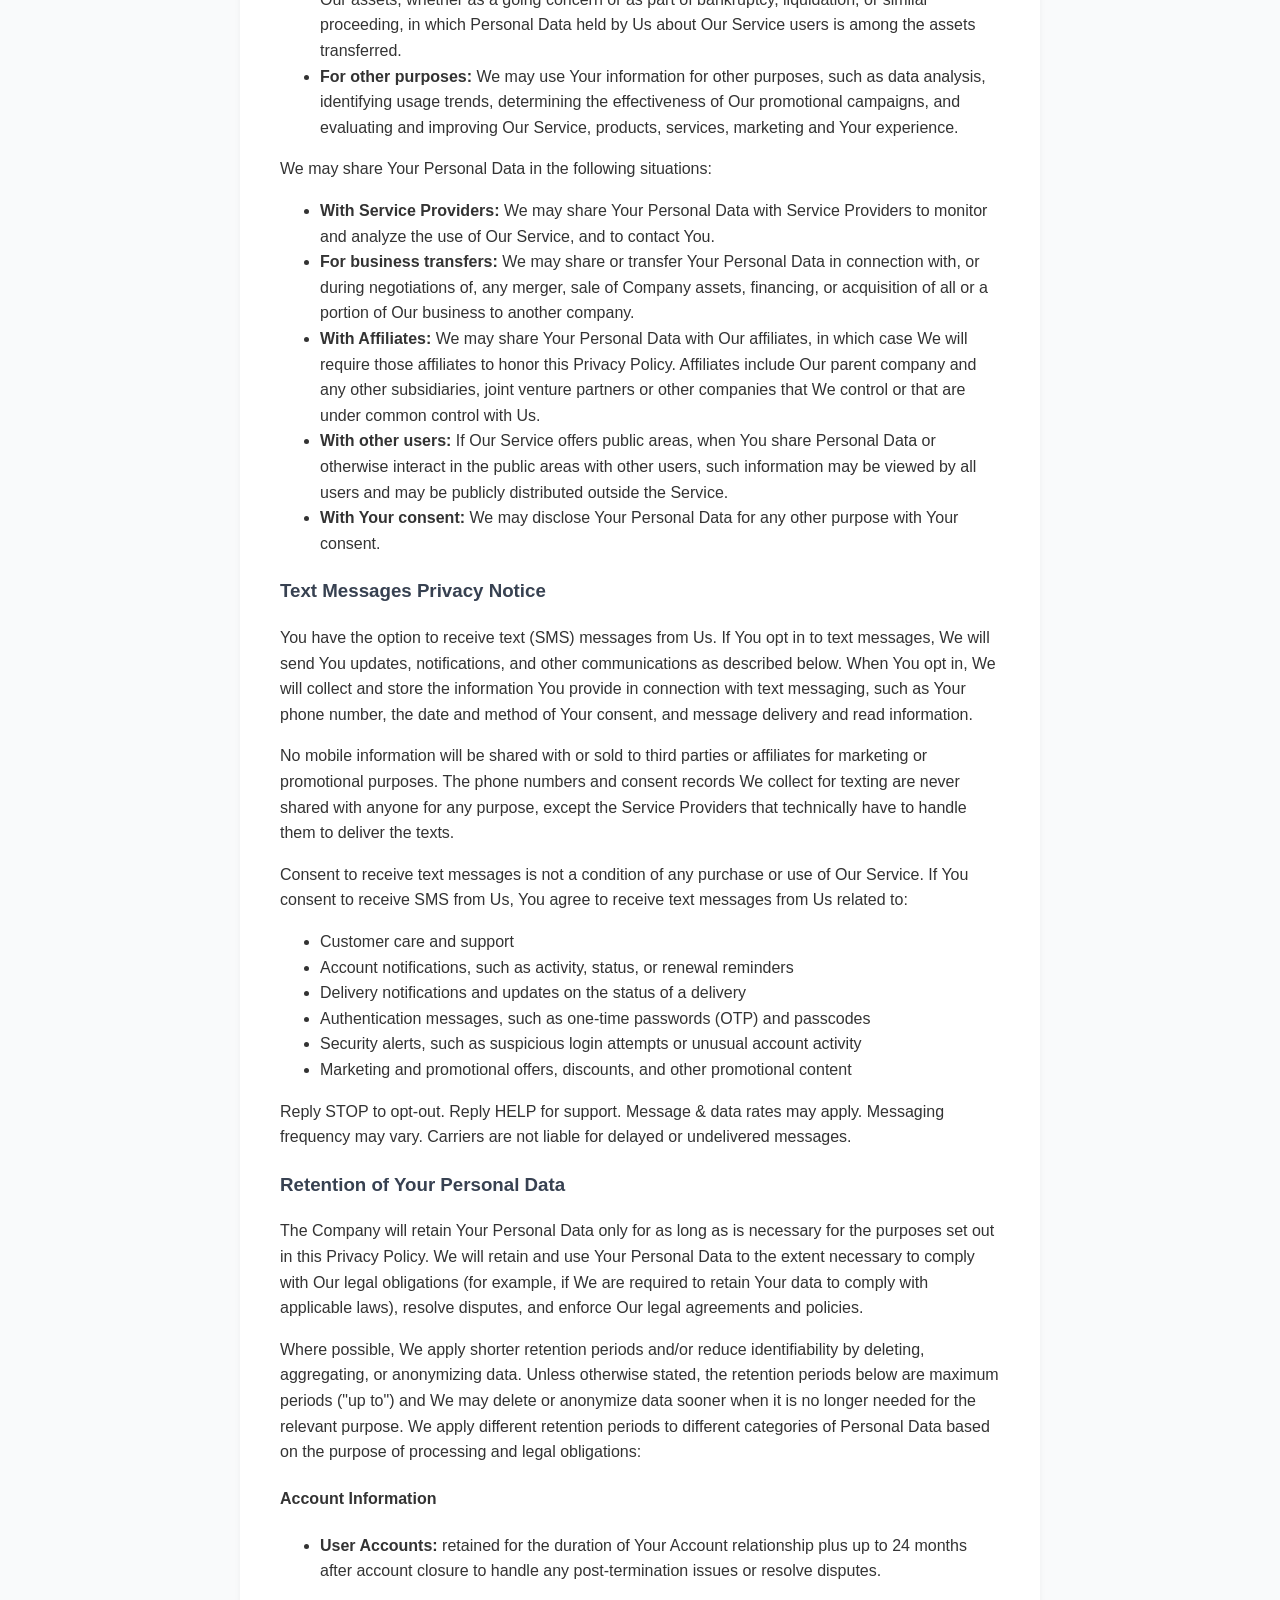
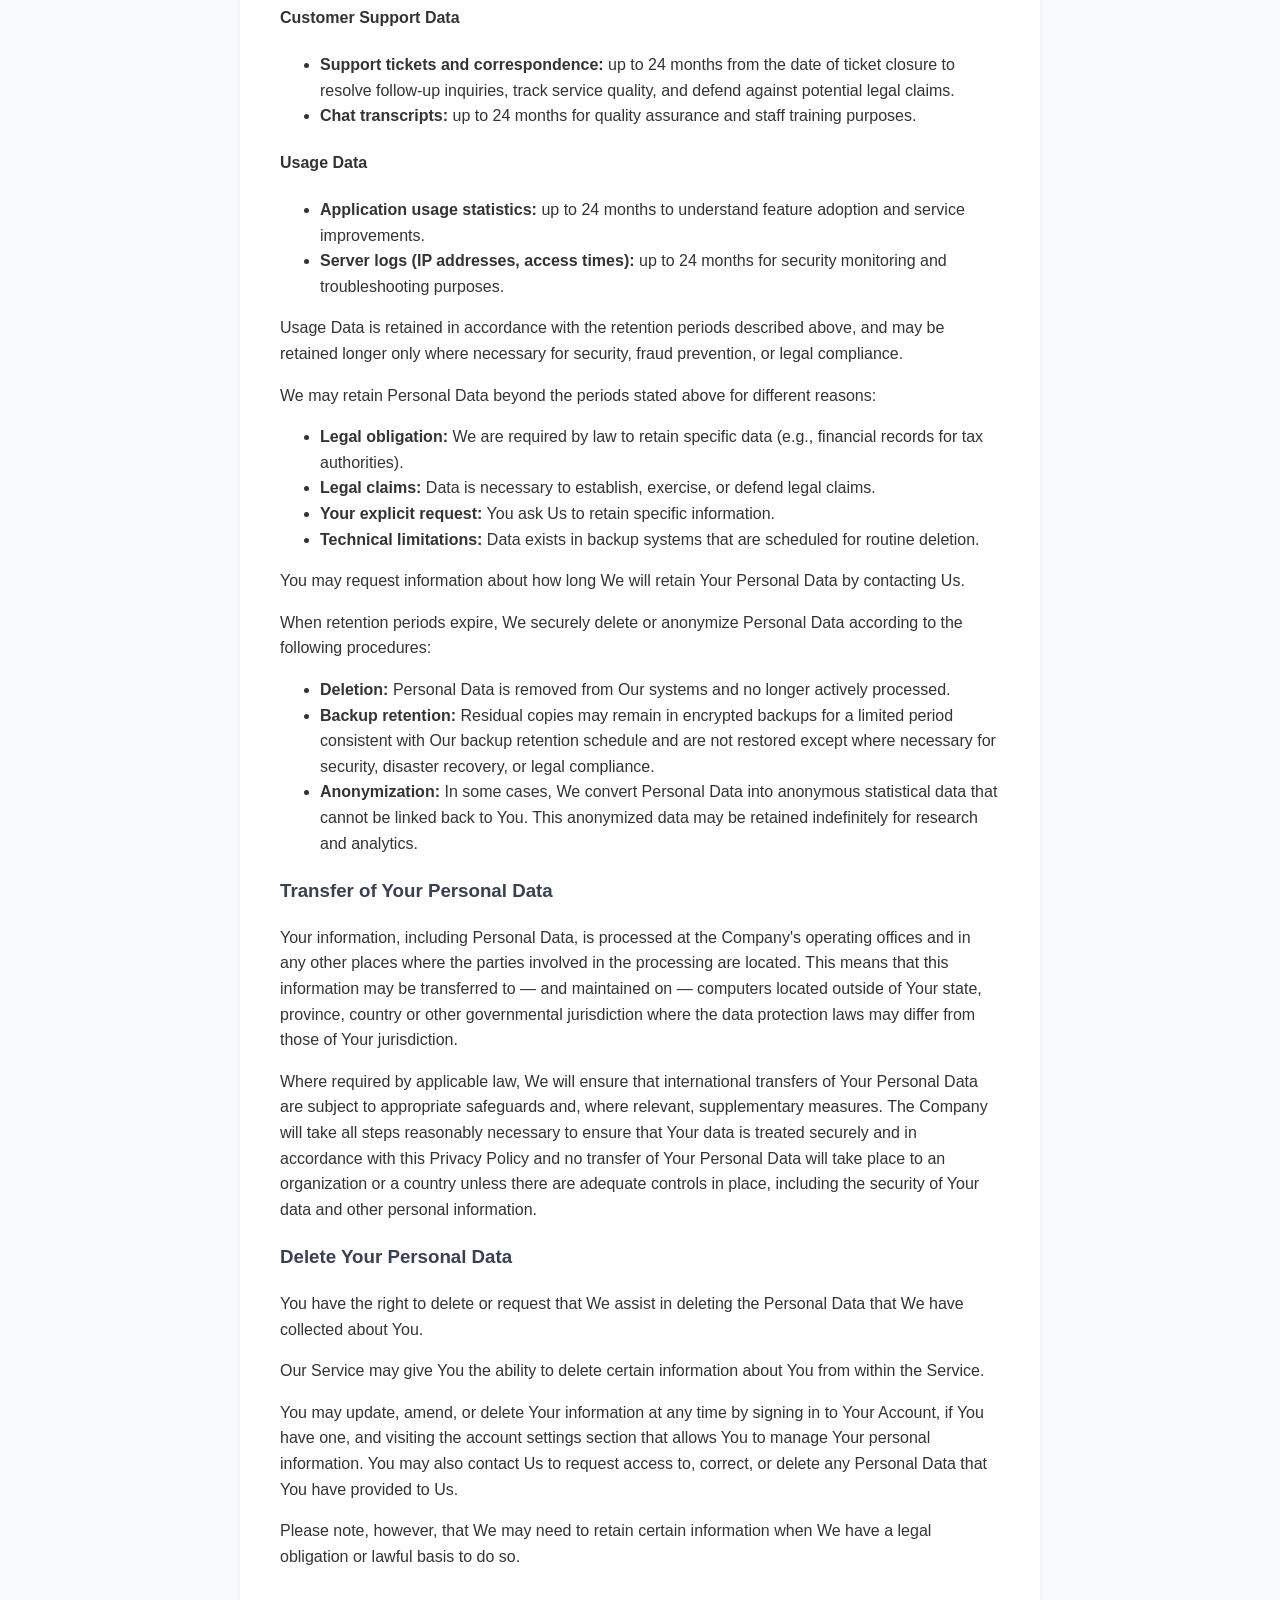
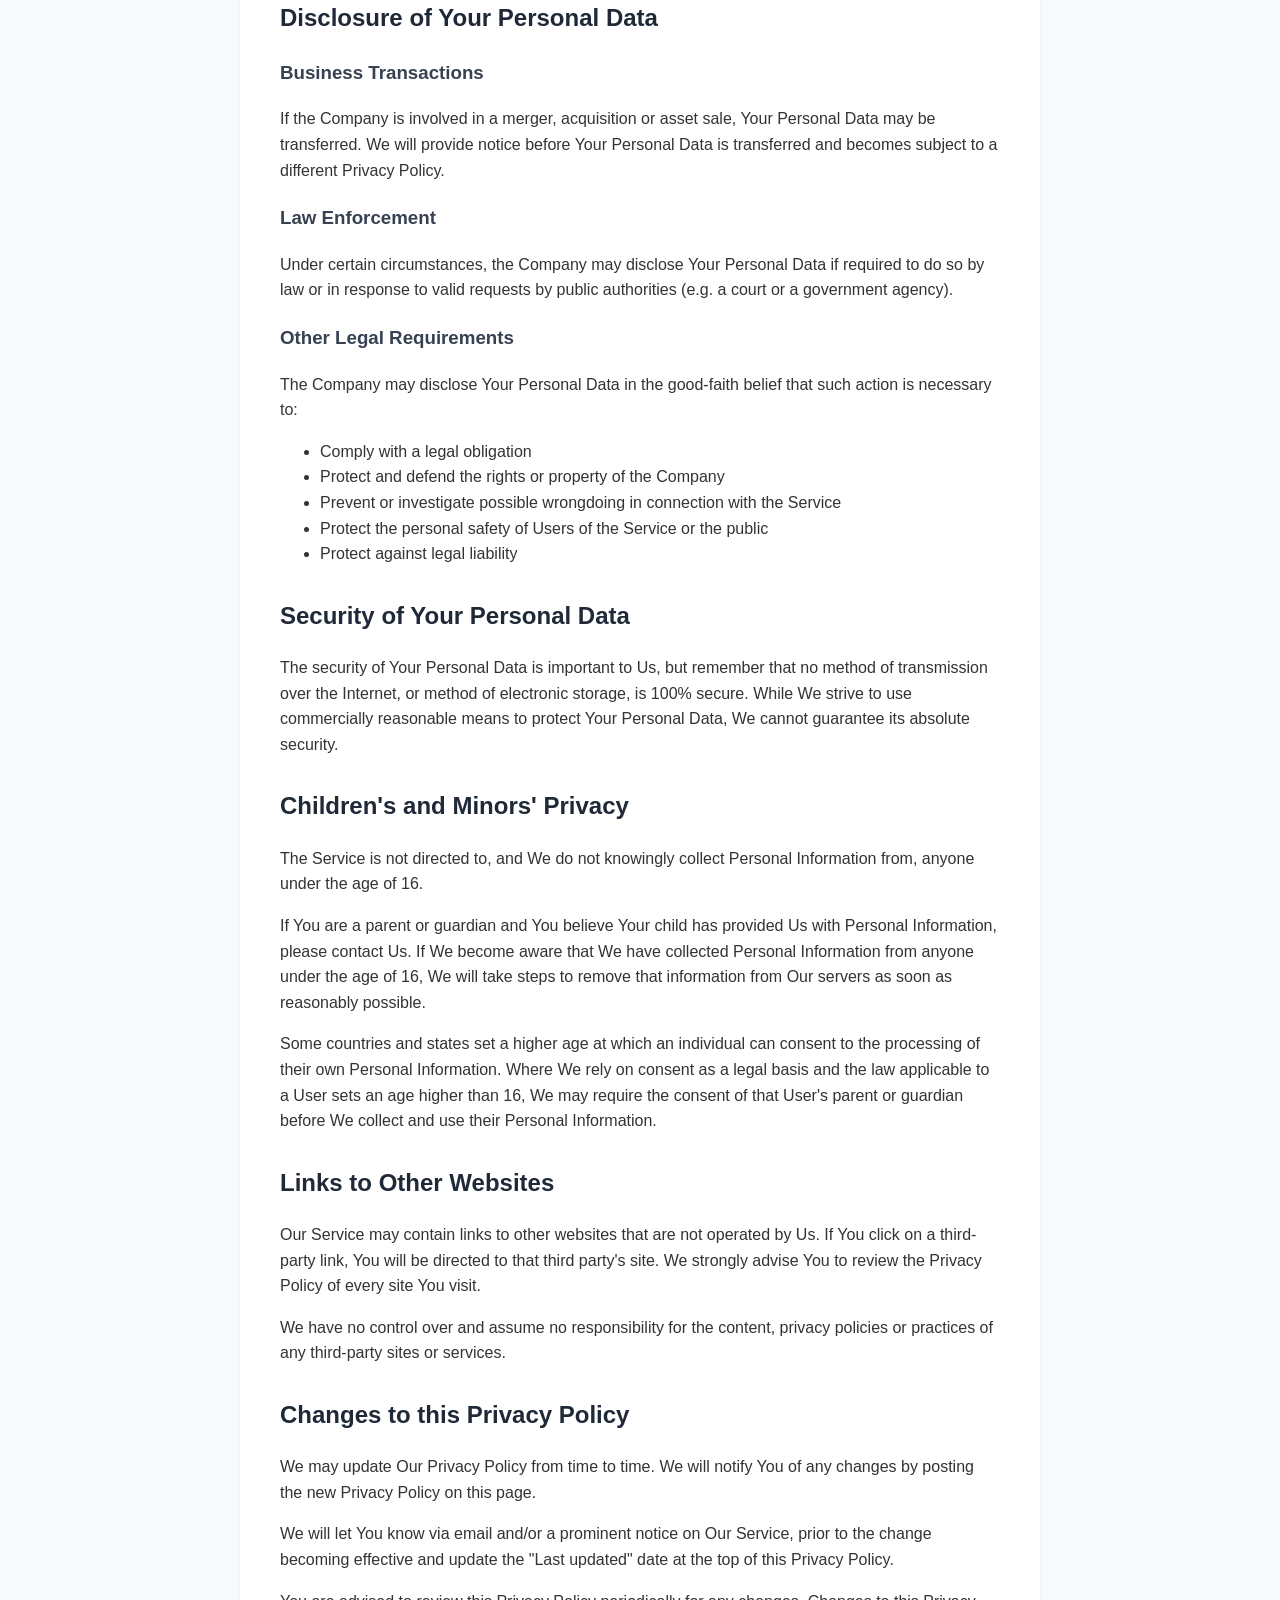
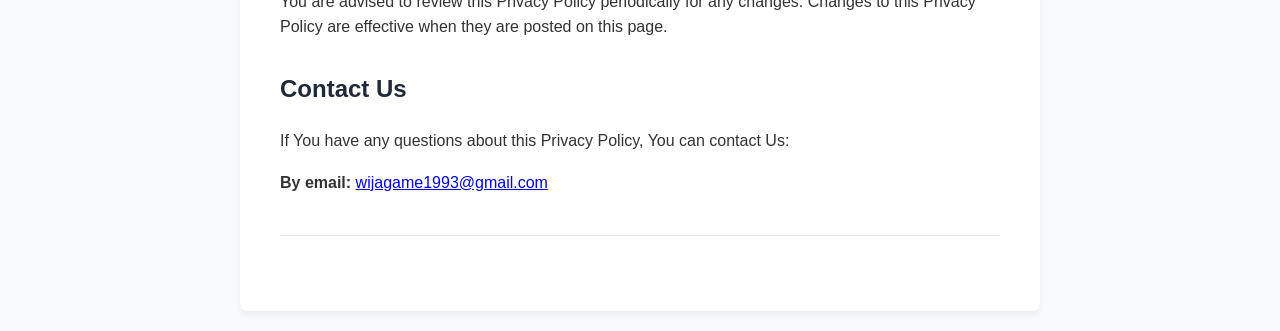
==== commit 5bb5aa64: "Clarify application purpose for verification" ====
--- a/index.html
+++ b/index.html
@@ -3,7 +3,7 @@
 <head>
     <meta charset="UTF-8">
     <meta name="viewport" content="width=device-width, initial-scale=1.0">
-    <meta name="description" content="Página oficial de Sistema Agrícola Veterinario, una aplicación para gestionar información y actividades de producción agrícola y veterinaria.">
+    <meta name="description" content="Página oficial de Sistema Agrícola Veterinario, una aplicación para gestionar granjas, animales, salud veterinaria, tareas, clientes, ventas y pagos.">
     <title>Privacy Policy for Sistema Agrícola Veterinario</title>
     <style>
         body {
@@ -48,7 +48,8 @@
         <p><strong>Last updated:</strong> September 13, 2026</p>
 
         <h2>About Sistema Agrícola Veterinario</h2>
-        <p><strong>Sistema Agrícola Veterinario</strong> is an application designed to help agricultural and livestock producers organize and manage information related to their farming and veterinary activities. The application supports the recording and management of operational data, animal and agricultural information, and related follow-up activities in one place.</p>
+        <p><strong>Sistema Agrícola Veterinario</strong> is an application for agricultural and livestock producers. Its purpose is to help users organize the day-to-day management of their farms and animals in one place.</p>
+        <p>The application allows users to manage farms and animals, record veterinary health and vaccination information, schedule medicines and other care tasks with reminders, manage clients, and register sales through a point-of-sale workflow. It also supports piece pricing, partial payments, pending balances, tickets, and sales reports. Premium users can synchronize selected information across devices through Supabase.</p>
         <p>This website is the official privacy policy page for the Sistema Agrícola Veterinario application.</p>
 
         <p>This Privacy Policy describes Our policies and procedures on the collection, use and disclosure of Your information when You use the Service and tells You about Your privacy rights and how the law protects You.</p>
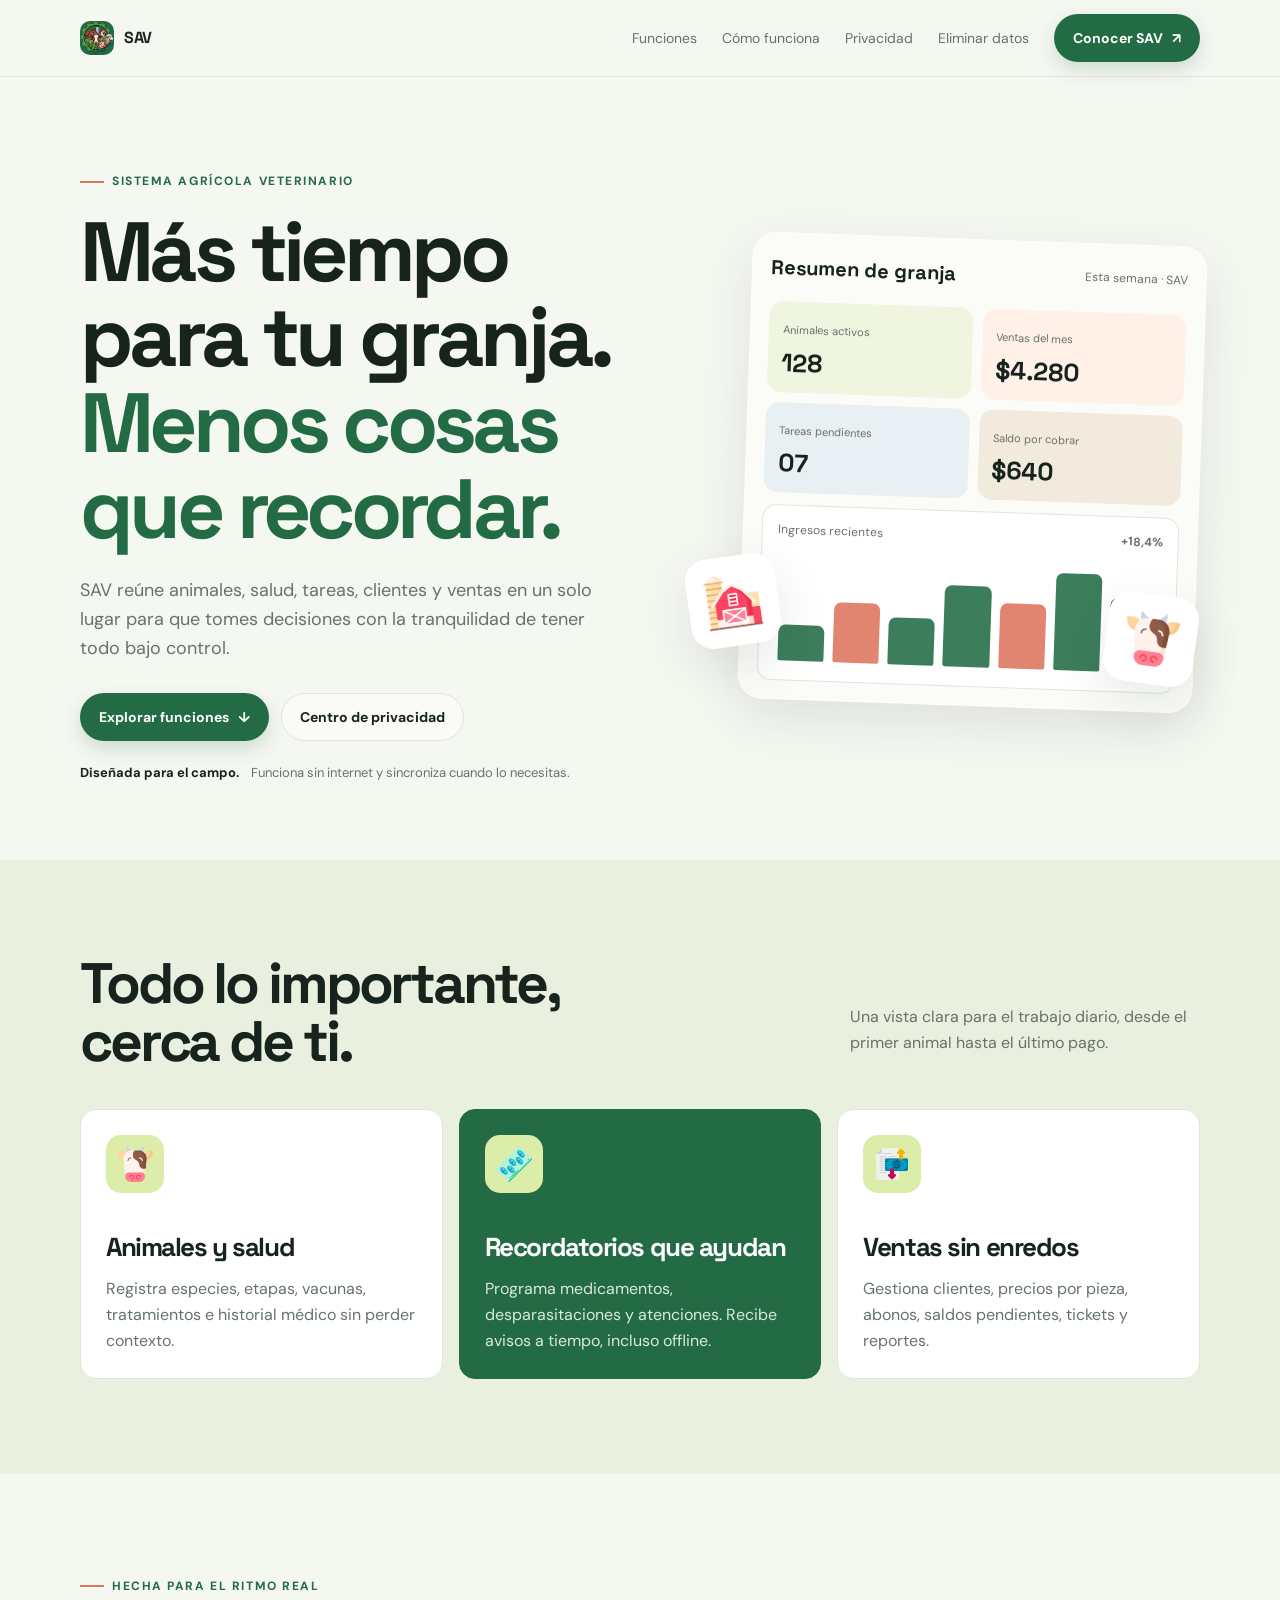
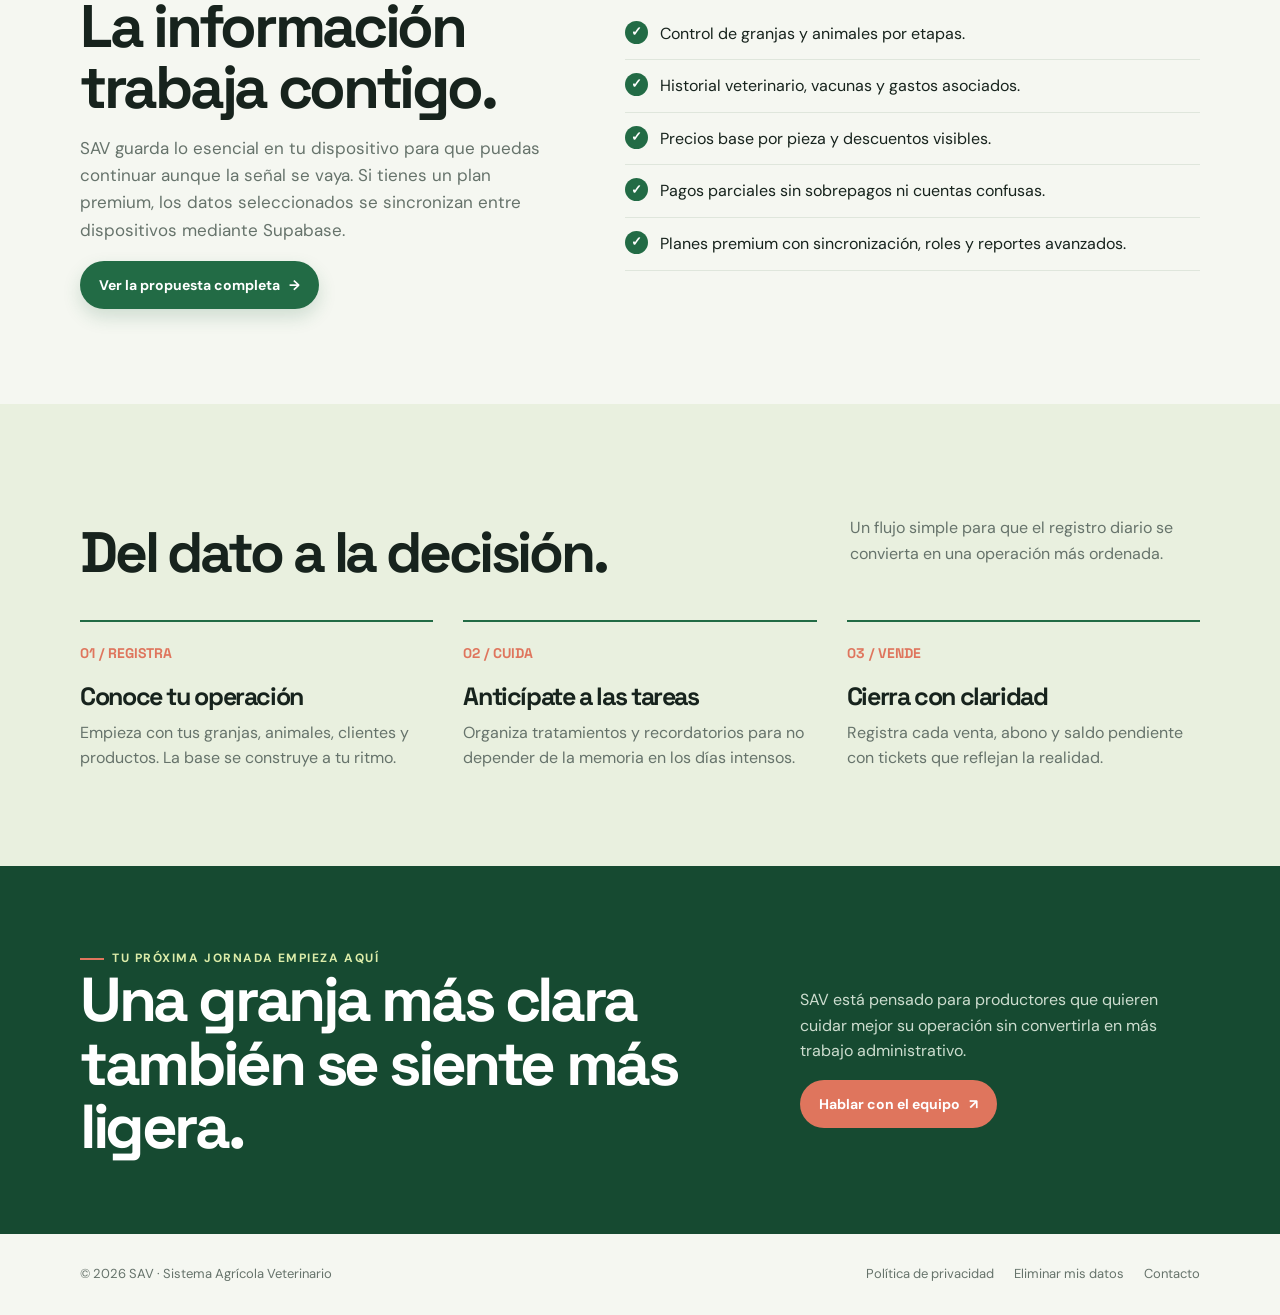
==== commit 62322569: "Create SAV privacy and product website" ====
--- a/index.html
+++ b/index.html
@@ -1,230 +1,46 @@
 <!DOCTYPE html>
-<html lang="en">
+<html lang="es">
 <head>
-    <meta charset="UTF-8">
-    <meta name="viewport" content="width=device-width, initial-scale=1.0">
-    <meta name="description" content="Página oficial de Sistema Agrícola Veterinario, una aplicación para gestionar granjas, animales, salud veterinaria, tareas, clientes, ventas y pagos.">
-    <title>Privacy Policy for Sistema Agrícola Veterinario</title>
-    <style>
-        body {
-            font-family: 'Segoe UI', Tahoma, Geneva, Verdana, sans-serif;
-            line-height: 1.6;
-            color: #333;
-            max-width: 800px;
-            margin: 0 auto;
-            padding: 20px;
-            background-color: #f9fafb;
-        }
-        h1 {
-            color: #16a34a;
-            border-bottom: 2px solid #e5e7eb;
-            padding-bottom: 10px;
-        }
-        h2 {
-            color: #1f2937;
-            margin-top: 30px;
-        }
-        h3 {
-            color: #374151;
-            margin-top: 20px;
-        }
-        p {
-            margin-bottom: 15px;
-        }
-        ul {
-            margin-bottom: 15px;
-        }
-        .container {
-            background-color: #ffffff;
-            padding: 40px;
-            border-radius: 8px;
-            box-shadow: 0 4px 6px rgba(0,0,0,0.05);
-        }
-    </style>
+  <meta charset="UTF-8">
+  <meta name="viewport" content="width=device-width, initial-scale=1.0">
+  <meta name="description" content="SAV ayuda a productores agropecuarios a cuidar sus animales, ordenar su granja y vender con claridad.">
+  <title>SAV | Tu granja, en orden</title>
+  <link rel="preconnect" href="https://fonts.googleapis.com">
+  <link rel="preconnect" href="https://fonts.gstatic.com" crossorigin>
+  <link href="https://fonts.googleapis.com/css2?family=DM+Sans:wght@400;500;600;700&family=Space+Grotesk:wght@500;600;700&display=swap" rel="stylesheet">
+  <link rel="stylesheet" href="styles.css">
 </head>
 <body>
-    <div class="container">
-        <h1>Privacy Policy - Sistema Agrícola Veterinario</h1>
-        <p><strong>Last updated:</strong> September 13, 2026</p>
+  <header class="site-header"><nav class="nav container" aria-label="Navegación principal">
+    <a class="brand" href="index.html"><span class="brand-mark"><img src="assets/app-icon.png" alt="Logo de SAV"></span><span>SAV</span></a>
+    <button class="menu-toggle" aria-label="Abrir menú" aria-expanded="false">☰</button>
+    <div class="nav-links"><a href="#funciones">Funciones</a><a href="#como-funciona">Cómo funciona</a><a href="privacy.html">Privacidad</a><a href="delete-data.html">Eliminar datos</a><a class="nav-cta" href="#empezar">Conocer SAV <span>↗</span></a></div>
+  </nav></header>
 
-        <h2>About Sistema Agrícola Veterinario</h2>
-        <p><strong>Sistema Agrícola Veterinario</strong> is an application for agricultural and livestock producers. Its purpose is to help users organize the day-to-day management of their farms and animals in one place.</p>
-        <p>The application allows users to manage farms and animals, record veterinary health and vaccination information, schedule medicines and other care tasks with reminders, manage clients, and register sales through a point-of-sale workflow. It also supports piece pricing, partial payments, pending balances, tickets, and sales reports. Premium users can synchronize selected information across devices through Supabase.</p>
-        <p>This website is the official privacy policy page for the Sistema Agrícola Veterinario application.</p>
+  <main>
+    <section class="hero"><div class="container hero-grid"><div>
+      <span class="eyebrow">Sistema Agrícola Veterinario</span><h1>Más tiempo para tu granja. <em>Menos cosas que recordar.</em></h1>
+      <p class="hero-copy">SAV reúne animales, salud, tareas, clientes y ventas en un solo lugar para que tomes decisiones con la tranquilidad de tener todo bajo control.</p>
+      <div class="hero-actions"><a class="button button-primary" href="#funciones">Explorar funciones <span>↓</span></a><a class="button button-secondary" href="delete-data.html">Centro de privacidad</a></div>
+      <div class="hero-note"><strong>Diseñada para el campo.</strong><span>Funciona sin internet y sincroniza cuando lo necesitas.</span></div>
+    </div><div class="visual" aria-label="Vista ilustrativa del panel de SAV">
+      <div class="dashboard"><div class="dash-top"><span class="dash-title">Resumen de granja</span><span>Esta semana · SAV</span></div><div class="dash-stats"><div class="stat"><small>Animales activos</small><strong>128</strong></div><div class="stat"><small>Ventas del mes</small><strong>$4.280</strong></div><div class="stat"><small>Tareas pendientes</small><strong>07</strong></div><div class="stat"><small>Saldo por cobrar</small><strong>$640</strong></div></div><div class="chart"><div class="chart-head"><span>Ingresos recientes</span><strong>+18,4%</strong></div><div class="bars"><i class="bar"></i><i class="bar"></i><i class="bar"></i><i class="bar"></i><i class="bar"></i><i class="bar"></i><i class="bar"></i></div></div></div>
+      <div class="floating-icon icon-farm"><img src="assets/farm.png" alt="Icono de granja"></div><div class="floating-icon icon-cow"><img src="assets/cow.png" alt="Icono de animal"></div>
+    </div></div></section>
 
-        <p>This Privacy Policy describes Our policies and procedures on the collection, use and disclosure of Your information when You use the Service and tells You about Your privacy rights and how the law protects You.</p>
+    <section class="section section-tint" id="funciones"><div class="container"><div class="section-heading"><h2>Todo lo importante, cerca de ti.</h2><p>Una vista clara para el trabajo diario, desde el primer animal hasta el último pago.</p></div><div class="feature-grid">
+      <article class="feature-card"><div class="feature-icon"><img src="assets/cow.png" alt=""></div><div><h3>Animales y salud</h3><p>Registra especies, etapas, vacunas, tratamientos e historial médico sin perder contexto.</p></div></article>
+      <article class="feature-card"><div class="feature-icon"><img src="assets/medication.png" alt=""></div><div><h3>Recordatorios que ayudan</h3><p>Programa medicamentos, desparasitaciones y atenciones. Recibe avisos a tiempo, incluso offline.</p></div></article>
+      <article class="feature-card"><div class="feature-icon"><img src="assets/cash-flow.png" alt=""></div><div><h3>Ventas sin enredos</h3><p>Gestiona clientes, precios por pieza, abonos, saldos pendientes, tickets y reportes.</p></div></article>
+    </div></div></section>
 
-        <p>We use Your Personal Data to provide and improve the Service. We collect, use, and disclose Your information as described in this Privacy Policy and, where required by applicable law, only where We have a valid legal basis to do so, including Your consent (where consent is required). This Privacy Policy has been created with the help of the <a href="https://www.termsfeed.com/privacy-policy-generator/" target="_blank">Privacy Policy Generator</a>.</p>
+    <section class="section" id="como-funciona"><div class="container split"><div><span class="eyebrow">Hecha para el ritmo real</span><h2>La información trabaja contigo.</h2><p class="split-copy">SAV guarda lo esencial en tu dispositivo para que puedas continuar aunque la señal se vaya. Si tienes un plan premium, los datos seleccionados se sincronizan entre dispositivos mediante Supabase.</p><a class="button button-primary" href="#empezar">Ver la propuesta completa <span>→</span></a></div><div><ul class="check-list"><li>Control de granjas y animales por etapas.</li><li>Historial veterinario, vacunas y gastos asociados.</li><li>Precios base por pieza y descuentos visibles.</li><li>Pagos parciales sin sobrepagos ni cuentas confusas.</li><li>Planes premium con sincronización, roles y reportes avanzados.</li></ul></div></div></section>
 
-        <h2>Interpretation and Definitions</h2>
-        
-        <h3>Interpretation</h3>
-        <p>The words whose initial letters are capitalized have meanings defined under the following conditions. The following definitions shall have the same meaning regardless of whether they appear in singular or in plural.</p>
+    <section class="section section-tint"><div class="container"><div class="section-heading"><h2>Del dato a la decisión.</h2><p>Un flujo simple para que el registro diario se convierta en una operación más ordenada.</p></div><div class="workflow"><div class="step"><span class="step-number">01 / REGISTRA</span><h3>Conoce tu operación</h3><p>Empieza con tus granjas, animales, clientes y productos. La base se construye a tu ritmo.</p></div><div class="step"><span class="step-number">02 / CUIDA</span><h3>Anticípate a las tareas</h3><p>Organiza tratamientos y recordatorios para no depender de la memoria en los días intensos.</p></div><div class="step"><span class="step-number">03 / VENDE</span><h3>Cierra con claridad</h3><p>Registra cada venta, abono y saldo pendiente con tickets que reflejan la realidad.</p></div></div></div></section>
 
-        <h3>Definitions</h3>
-        <p>For the purposes of this Privacy Policy:</p>
-        <ul>
-            <li><strong>Account</strong> means a unique account created for You to access Our Service or parts of Our Service.</li>
-            <li><strong>Affiliate</strong> means an entity that controls, is controlled by, or is under common control with a party, where "control" means ownership of 50% or more of the shares, equity interest or other securities entitled to vote for election of directors or other managing authority.</li>
-            <li><strong>Application</strong> refers to Sistema Agricola Veterinario, the software program provided by the Company.</li>
-            <li><strong>Company</strong> (referred to as either "the Company", "We", "Us" or "Our" in this Privacy Policy) refers to Sistema Agricola Veterinario.</li>
-            <li><strong>Country/State</strong> refers to: Ecuador.</li>
-            <li><strong>Device</strong> means any device that can access the Service, such as a computer, a cell phone or a digital tablet.</li>
-            <li><strong>Personal Data</strong> (or "Personal Information") is any information that relates to an identified or identifiable individual. We use "Personal Data" and "Personal Information" interchangeably unless a law uses a specific term.</li>
-            <li><strong>Service</strong> refers to the Application.</li>
-            <li><strong>Service Provider</strong> means any natural or legal person who processes the data on behalf of the Company. It refers to third-party companies or individuals employed by the Company to facilitate the Service, to provide the Service on behalf of the Company, to perform services related to the Service or to assist the Company in analyzing how the Service is used.</li>
-            <li><strong>Usage Data</strong> refers to data collected automatically, either generated by the use of the Service or from the Service infrastructure itself (for example, the duration of a page visit).</li>
-            <li><strong>User</strong> means any individual who accesses or uses the Service.</li>
-            <li><strong>You</strong> means the individual accessing or using the Service, or the company, or other legal entity on behalf of which such individual is accessing or using the Service, as applicable.</li>
-        </ul>
-
-        <h2>Collecting and Using Your Personal Information</h2>
-
-        <h3>Types of Data Collected</h3>
-        
-        <h4>Personal Data</h4>
-        <p>While using Our Service, We may ask You to provide Us with certain personally identifiable information that can be used to contact or identify You. Personally identifiable information may include, but is not limited to:</p>
-        <ul>
-            <li>Email address</li>
-            <li>First name and last name</li>
-            <li>Usage Data</li>
-        </ul>
-
-        <h4>Usage Data</h4>
-        <p>Usage Data is collected automatically when using the Service.</p>
-        <p>Usage Data may include information such as Your Device's Internet Protocol address (e.g. IP address), browser type, browser version, the pages of Our Service that You visit, the time and date of Your visit, the time spent on those pages, unique device identifiers and other diagnostic data.</p>
-        <p>When You access the Service by or through a mobile device, We may collect certain information automatically, including, but not limited to, the type of mobile device You use, Your mobile device's unique ID, the IP address of Your mobile device, Your mobile operating system, the type of mobile Internet browser You use, unique device identifiers and other diagnostic data.</p>
-        <p>We may also collect information that Your browser sends whenever You visit Our Service or when You access the Service by or through a mobile device.</p>
-
-        <h4>Tracking Technologies and Cookies</h4>
-        <p>We use tracking technologies (such as cookies) to track the activity and to improve Our Service. The technologies We use may include:</p>
-
-        <h3>Use of Your Personal Data</h3>
-        <p>The Company may use Personal Data for the following purposes:</p>
-        <ul>
-            <li><strong>To provide and maintain Our Service</strong>, including to monitor the usage of Our Service.</li>
-            <li><strong>To manage Your Account:</strong> to manage Your registration as a user of the Service. The Personal Data You provide can give You access to different functionalities of the Service that are available to You as a registered user.</li>
-            <li><strong>For the performance of a contract:</strong> the development, compliance and undertaking of the purchase contract for the products, items or services You have purchased or of any other contract with Us through the Service.</li>
-            <li><strong>To contact You:</strong> To contact You by email, telephone calls, SMS, or other equivalent forms of electronic communication, such as a mobile application's push notifications regarding updates or informative communications related to the functionalities, products or contracted services, including the security updates, when necessary or reasonable for their implementation.</li>
-            <li><strong>To provide You with news, special offers, and general information</strong> about other goods, services and events which We offer that are similar to those that You have already purchased or inquired about. We send such marketing communications only where permitted by applicable law: where prior consent is required (for example, under the laws applicable in the EEA and the UK), We will send them only with Your consent; otherwise, We may send them until You opt out. You may opt out or withdraw Your consent at any time by using the unsubscribe link in any marketing email We send or by contacting Us.</li>
-            <li><strong>To manage Your requests:</strong> To attend and manage Your requests to Us.</li>
-            <li><strong>For business transfers:</strong> We may use Your Personal Data to evaluate or conduct a merger, divestiture, restructuring, reorganization, dissolution, or other sale or transfer of some or all of Our assets, whether as a going concern or as part of bankruptcy, liquidation, or similar proceeding, in which Personal Data held by Us about Our Service users is among the assets transferred.</li>
-            <li><strong>For other purposes:</strong> We may use Your information for other purposes, such as data analysis, identifying usage trends, determining the effectiveness of Our promotional campaigns, and evaluating and improving Our Service, products, services, marketing and Your experience.</li>
-        </ul>
-
-        <p>We may share Your Personal Data in the following situations:</p>
-        <ul>
-            <li><strong>With Service Providers:</strong> We may share Your Personal Data with Service Providers to monitor and analyze the use of Our Service, and to contact You.</li>
-            <li><strong>For business transfers:</strong> We may share or transfer Your Personal Data in connection with, or during negotiations of, any merger, sale of Company assets, financing, or acquisition of all or a portion of Our business to another company.</li>
-            <li><strong>With Affiliates:</strong> We may share Your Personal Data with Our affiliates, in which case We will require those affiliates to honor this Privacy Policy. Affiliates include Our parent company and any other subsidiaries, joint venture partners or other companies that We control or that are under common control with Us.</li>
-            <li><strong>With other users:</strong> If Our Service offers public areas, when You share Personal Data or otherwise interact in the public areas with other users, such information may be viewed by all users and may be publicly distributed outside the Service.</li>
-            <li><strong>With Your consent:</strong> We may disclose Your Personal Data for any other purpose with Your consent.</li>
-        </ul>
-
-        <h3>Text Messages Privacy Notice</h3>
-        <p>You have the option to receive text (SMS) messages from Us. If You opt in to text messages, We will send You updates, notifications, and other communications as described below. When You opt in, We will collect and store the information You provide in connection with text messaging, such as Your phone number, the date and method of Your consent, and message delivery and read information.</p>
-        <p>No mobile information will be shared with or sold to third parties or affiliates for marketing or promotional purposes. The phone numbers and consent records We collect for texting are never shared with anyone for any purpose, except the Service Providers that technically have to handle them to deliver the texts.</p>
-        <p>Consent to receive text messages is not a condition of any purchase or use of Our Service. If You consent to receive SMS from Us, You agree to receive text messages from Us related to:</p>
-        <ul>
-            <li>Customer care and support</li>
-            <li>Account notifications, such as activity, status, or renewal reminders</li>
-            <li>Delivery notifications and updates on the status of a delivery</li>
-            <li>Authentication messages, such as one-time passwords (OTP) and passcodes</li>
-            <li>Security alerts, such as suspicious login attempts or unusual account activity</li>
-            <li>Marketing and promotional offers, discounts, and other promotional content</li>
-        </ul>
-        <p>Reply STOP to opt-out. Reply HELP for support. Message & data rates may apply. Messaging frequency may vary. Carriers are not liable for delayed or undelivered messages.</p>
-
-        <h3>Retention of Your Personal Data</h3>
-        <p>The Company will retain Your Personal Data only for as long as is necessary for the purposes set out in this Privacy Policy. We will retain and use Your Personal Data to the extent necessary to comply with Our legal obligations (for example, if We are required to retain Your data to comply with applicable laws), resolve disputes, and enforce Our legal agreements and policies.</p>
-        <p>Where possible, We apply shorter retention periods and/or reduce identifiability by deleting, aggregating, or anonymizing data. Unless otherwise stated, the retention periods below are maximum periods ("up to") and We may delete or anonymize data sooner when it is no longer needed for the relevant purpose. We apply different retention periods to different categories of Personal Data based on the purpose of processing and legal obligations:</p>
-        
-        <h4>Account Information</h4>
-        <ul>
-            <li><strong>User Accounts:</strong> retained for the duration of Your Account relationship plus up to 24 months after account closure to handle any post-termination issues or resolve disputes.</li>
-        </ul>
-
-        <h4>Customer Support Data</h4>
-        <ul>
-            <li><strong>Support tickets and correspondence:</strong> up to 24 months from the date of ticket closure to resolve follow-up inquiries, track service quality, and defend against potential legal claims.</li>
-            <li><strong>Chat transcripts:</strong> up to 24 months for quality assurance and staff training purposes.</li>
-        </ul>
-
-        <h4>Usage Data</h4>
-        <ul>
-            <li><strong>Application usage statistics:</strong> up to 24 months to understand feature adoption and service improvements.</li>
-            <li><strong>Server logs (IP addresses, access times):</strong> up to 24 months for security monitoring and troubleshooting purposes.</li>
-        </ul>
-
-        <p>Usage Data is retained in accordance with the retention periods described above, and may be retained longer only where necessary for security, fraud prevention, or legal compliance.</p>
-        
-        <p>We may retain Personal Data beyond the periods stated above for different reasons:</p>
-        <ul>
-            <li><strong>Legal obligation:</strong> We are required by law to retain specific data (e.g., financial records for tax authorities).</li>
-            <li><strong>Legal claims:</strong> Data is necessary to establish, exercise, or defend legal claims.</li>
-            <li><strong>Your explicit request:</strong> You ask Us to retain specific information.</li>
-            <li><strong>Technical limitations:</strong> Data exists in backup systems that are scheduled for routine deletion.</li>
-        </ul>
-        <p>You may request information about how long We will retain Your Personal Data by contacting Us.</p>
-
-        <p>When retention periods expire, We securely delete or anonymize Personal Data according to the following procedures:</p>
-        <ul>
-            <li><strong>Deletion:</strong> Personal Data is removed from Our systems and no longer actively processed.</li>
-            <li><strong>Backup retention:</strong> Residual copies may remain in encrypted backups for a limited period consistent with Our backup retention schedule and are not restored except where necessary for security, disaster recovery, or legal compliance.</li>
-            <li><strong>Anonymization:</strong> In some cases, We convert Personal Data into anonymous statistical data that cannot be linked back to You. This anonymized data may be retained indefinitely for research and analytics.</li>
-        </ul>
-
-        <h3>Transfer of Your Personal Data</h3>
-        <p>Your information, including Personal Data, is processed at the Company's operating offices and in any other places where the parties involved in the processing are located. This means that this information may be transferred to — and maintained on — computers located outside of Your state, province, country or other governmental jurisdiction where the data protection laws may differ from those of Your jurisdiction.</p>
-        <p>Where required by applicable law, We will ensure that international transfers of Your Personal Data are subject to appropriate safeguards and, where relevant, supplementary measures. The Company will take all steps reasonably necessary to ensure that Your data is treated securely and in accordance with this Privacy Policy and no transfer of Your Personal Data will take place to an organization or a country unless there are adequate controls in place, including the security of Your data and other personal information.</p>
-
-        <h3>Delete Your Personal Data</h3>
-        <p>You have the right to delete or request that We assist in deleting the Personal Data that We have collected about You.</p>
-        <p>Our Service may give You the ability to delete certain information about You from within the Service.</p>
-        <p>You may update, amend, or delete Your information at any time by signing in to Your Account, if You have one, and visiting the account settings section that allows You to manage Your personal information. You may also contact Us to request access to, correct, or delete any Personal Data that You have provided to Us.</p>
-        <p>Please note, however, that We may need to retain certain information when We have a legal obligation or lawful basis to do so.</p>
-
-        <h2>Disclosure of Your Personal Data</h2>
-        
-        <h3>Business Transactions</h3>
-        <p>If the Company is involved in a merger, acquisition or asset sale, Your Personal Data may be transferred. We will provide notice before Your Personal Data is transferred and becomes subject to a different Privacy Policy.</p>
-        
-        <h3>Law Enforcement</h3>
-        <p>Under certain circumstances, the Company may disclose Your Personal Data if required to do so by law or in response to valid requests by public authorities (e.g. a court or a government agency).</p>
-        
-        <h3>Other Legal Requirements</h3>
-        <p>The Company may disclose Your Personal Data in the good-faith belief that such action is necessary to:</p>
-        <ul>
-            <li>Comply with a legal obligation</li>
-            <li>Protect and defend the rights or property of the Company</li>
-            <li>Prevent or investigate possible wrongdoing in connection with the Service</li>
-            <li>Protect the personal safety of Users of the Service or the public</li>
-            <li>Protect against legal liability</li>
-        </ul>
-
-        <h2>Security of Your Personal Data</h2>
-        <p>The security of Your Personal Data is important to Us, but remember that no method of transmission over the Internet, or method of electronic storage, is 100% secure. While We strive to use commercially reasonable means to protect Your Personal Data, We cannot guarantee its absolute security.</p>
-
-        <h2>Children's and Minors' Privacy</h2>
-        <p>The Service is not directed to, and We do not knowingly collect Personal Information from, anyone under the age of 16.</p>
-        <p>If You are a parent or guardian and You believe Your child has provided Us with Personal Information, please contact Us. If We become aware that We have collected Personal Information from anyone under the age of 16, We will take steps to remove that information from Our servers as soon as reasonably possible.</p>
-        <p>Some countries and states set a higher age at which an individual can consent to the processing of their own Personal Information. Where We rely on consent as a legal basis and the law applicable to a User sets an age higher than 16, We may require the consent of that User's parent or guardian before We collect and use their Personal Information.</p>
-
-        <h2>Links to Other Websites</h2>
-        <p>Our Service may contain links to other websites that are not operated by Us. If You click on a third-party link, You will be directed to that third party's site. We strongly advise You to review the Privacy Policy of every site You visit.</p>
-        <p>We have no control over and assume no responsibility for the content, privacy policies or practices of any third-party sites or services.</p>
-
-        <h2>Changes to this Privacy Policy</h2>
-        <p>We may update Our Privacy Policy from time to time. We will notify You of any changes by posting the new Privacy Policy on this page.</p>
-        <p>We will let You know via email and/or a prominent notice on Our Service, prior to the change becoming effective and update the "Last updated" date at the top of this Privacy Policy.</p>
-        <p>You are advised to review this Privacy Policy periodically for any changes. Changes to this Privacy Policy are effective when they are posted on this page.</p>
-
-        <h2>Contact Us</h2>
-        <p>If You have any questions about this Privacy Policy, You can contact Us:</p>
-        <p><strong>By email:</strong> <a href="mailto:wijagame1993@gmail.com">wijagame1993@gmail.com</a></p>
-        
-        <p style="font-size: 0.9em; color: #6b7280; margin-top: 40px; border-top: 1px solid #e5e7eb; padding-top: 20px;">
-        </p>
-    </div>
+    <section class="cta" id="empezar"><div class="container cta-inner"><div><span class="eyebrow" style="color: var(--lime);">Tu próxima jornada empieza aquí</span><h2>Una granja más clara también se siente más ligera.</h2></div><div><p>SAV está pensado para productores que quieren cuidar mejor su operación sin convertirla en más trabajo administrativo.</p><a class="button button-coral" href="mailto:wijagame1993@gmail.com">Hablar con el equipo <span>↗</span></a></div></div></section>
+  </main>
+  <footer class="site-footer"><div class="container footer-inner"><span>© <span data-year></span> SAV · Sistema Agrícola Veterinario</span><div class="footer-links"><a href="privacy.html">Política de privacidad</a><a href="delete-data.html">Eliminar mis datos</a><a href="mailto:wijagame1993@gmail.com">Contacto</a></div></div></footer>
+  <script src="script.js"></script>
 </body>
 </html>
--- a/styles.css
+++ b/styles.css
@@ -0,0 +1,74 @@
+:root {
+  --ink: #17231d;
+  --muted: #66736b;
+  --paper: #f5f7f1;
+  --card: #ffffff;
+  --leaf: #226b45;
+  --leaf-dark: #164a31;
+  --lime: #dceca9;
+  --coral: #df755d;
+  --line: #dfe6dc;
+  --shadow: 0 18px 50px rgba(27, 53, 39, .10);
+}
+
+* { box-sizing: border-box; }
+html { scroll-behavior: smooth; }
+body { margin: 0; background: var(--paper); color: var(--ink); font-family: 'DM Sans', sans-serif; line-height: 1.6; }
+a { color: inherit; }
+img { max-width: 100%; display: block; }
+.container { width: min(1120px, calc(100% - 40px)); margin: 0 auto; }
+.site-header { position: sticky; top: 0; z-index: 10; background: rgba(245,247,241,.92); backdrop-filter: blur(14px); border-bottom: 1px solid rgba(223,230,220,.8); }
+.nav { min-height: 76px; display: flex; align-items: center; justify-content: space-between; gap: 24px; }
+.brand { display: inline-flex; align-items: center; gap: 10px; text-decoration: none; font-family: 'Space Grotesk', sans-serif; font-weight: 700; letter-spacing: -.03em; }
+.brand-mark { width: 34px; height: 34px; display: grid; place-items: center; overflow: hidden; border-radius: 10px; background: var(--leaf); }
+.brand-mark img { width: 100%; height: 100%; object-fit: cover; }
+.nav-links { display: flex; align-items: center; gap: 25px; font-size: 14px; color: var(--muted); }
+.nav-links a { text-decoration: none; }
+.nav-links a:hover { color: var(--leaf-dark); }
+.nav-cta, .button { display: inline-flex; align-items: center; justify-content: center; gap: 9px; padding: 12px 18px; border-radius: 999px; text-decoration: none; font-weight: 700; font-size: 14px; border: 1px solid transparent; }
+.nav-cta, .button-primary { background: var(--leaf); color: white; box-shadow: 0 8px 18px rgba(34,107,69,.18); }
+.button-secondary { border-color: var(--line); background: rgba(255,255,255,.55); }
+.button-coral { background: var(--coral); color: white; }
+.menu-toggle { display: none; border: 0; background: transparent; font-size: 24px; }
+.hero { padding: 88px 0 76px; overflow: hidden; }
+.hero-grid { display: grid; grid-template-columns: 1.03fr .97fr; align-items: center; gap: 65px; }
+.eyebrow { display: inline-flex; align-items: center; gap: 8px; color: var(--leaf); font-weight: 700; font-size: 12px; text-transform: uppercase; letter-spacing: .13em; }
+.eyebrow::before { content: ''; width: 24px; height: 2px; background: var(--coral); }
+h1, h2, h3 { font-family: 'Space Grotesk', sans-serif; letter-spacing: -.055em; line-height: 1.02; margin: 0; }
+h1 { max-width: 680px; font-size: clamp(48px, 7vw, 84px); margin: 18px 0 24px; }
+h1 em { color: var(--leaf); font-style: normal; }
+.hero-copy { max-width: 550px; color: var(--muted); font-size: 18px; }
+.hero-actions { display: flex; flex-wrap: wrap; gap: 12px; margin-top: 30px; }
+.hero-note { display: flex; gap: 12px; align-items: center; margin-top: 22px; font-size: 13px; color: var(--muted); }
+.hero-note strong { color: var(--ink); }
+.visual { position: relative; min-height: 470px; }
+.visual::before { content: ''; position: absolute; width: 380px; height: 380px; right: 20px; top: 20px; border-radius: 50%; background: var(--lime); }
+.dashboard { position: absolute; z-index: 1; right: 0; top: 0; width: min(100%, 455px); padding: 18px; border: 1px solid rgba(255,255,255,.8); border-radius: 24px; background: #fbfcf8; box-shadow: var(--shadow); transform: rotate(2deg); }
+.dash-top { display: flex; justify-content: space-between; align-items: center; margin-bottom: 18px; font-size: 12px; color: var(--muted); }
+.dash-title { font-family: 'Space Grotesk'; color: var(--ink); font-size: 20px; font-weight: 700; }
+.dash-stats { display: grid; grid-template-columns: repeat(2, 1fr); gap: 10px; }
+.stat { padding: 14px; border-radius: 14px; background: #eff5df; }
+.stat:nth-child(2) { background: #fff0e8; }
+.stat:nth-child(3) { background: #e8f0f4; }
+.stat:nth-child(4) { background: #f2eadc; }
+.stat small { color: var(--muted); font-size: 11px; }
+.stat strong { display: block; margin-top: 5px; font: 700 25px 'Space Grotesk'; }
+.chart { margin-top: 12px; padding: 15px; background: white; border: 1px solid var(--line); border-radius: 14px; }
+.chart-head { display: flex; justify-content: space-between; font-size: 12px; color: var(--muted); }
+.bars { height: 125px; display: flex; align-items: end; gap: 9px; padding: 17px 4px 4px; }
+.bar { flex: 1; border-radius: 7px 7px 2px 2px; background: var(--leaf); opacity: .88; }
+.bar:nth-child(2), .bar:nth-child(5) { background: var(--coral); }
+.bar:nth-child(1) { height: 35%; }.bar:nth-child(2) { height: 58%; }.bar:nth-child(3) { height: 46%; }.bar:nth-child(4) { height: 78%; }.bar:nth-child(5) { height: 63%; }.bar:nth-child(6) { height: 94%; }.bar:nth-child(7) { height: 72%; }
+.floating-icon { position: absolute; z-index: 2; width: 90px; height: 90px; padding: 18px; background: white; border-radius: 22px; box-shadow: var(--shadow); }
+.icon-farm { left: 0; bottom: 63px; transform: rotate(-8deg); }.icon-cow { right: 4px; bottom: 25px; transform: rotate(8deg); }.floating-icon img { width: 100%; height: 100%; object-fit: contain; }
+.section { padding: 95px 0; }.section-tint { background: #e9f0df; }
+.section-heading { display: flex; justify-content: space-between; align-items: end; gap: 30px; margin-bottom: 38px; }.section-heading h2 { font-size: clamp(34px, 5vw, 57px); max-width: 590px; }.section-heading p { max-width: 350px; color: var(--muted); }
+.feature-grid { display: grid; grid-template-columns: repeat(3, 1fr); gap: 16px; }
+.feature-card { min-height: 270px; padding: 25px; background: var(--card); border: 1px solid var(--line); border-radius: 16px; display: flex; flex-direction: column; justify-content: space-between; }.feature-card:nth-child(2) { background: var(--leaf); color: white; border-color: var(--leaf); }.feature-card:nth-child(2) p { color: #dce9dd; }.feature-icon { width: 58px; height: 58px; padding: 11px; border-radius: 15px; background: var(--lime); }.feature-icon img { width: 100%; height: 100%; object-fit: contain; }.feature-card h3 { font-size: 26px; margin-top: 34px; }.feature-card p { color: var(--muted); margin-bottom: 0; }
+.split { display: grid; grid-template-columns: .9fr 1.1fr; gap: 75px; align-items: center; }.split h2 { font-size: clamp(36px, 5vw, 60px); }.split-copy { color: var(--muted); font-size: 17px; }.check-list { padding: 0; list-style: none; }.check-list li { display: flex; gap: 12px; padding: 13px 0; border-bottom: 1px solid var(--line); }.check-list li::before { content: '✓'; flex: 0 0 23px; display: grid; place-items: center; height: 23px; border-radius: 50%; background: var(--leaf); color: white; font-size: 13px; font-weight: 700; }
+.workflow { display: grid; grid-template-columns: repeat(3, 1fr); gap: 30px; }.step { border-top: 2px solid var(--leaf); padding-top: 18px; }.step-number { color: var(--coral); font: 700 14px 'Space Grotesk'; }.step h3 { font-size: 25px; margin: 18px 0 10px; }.step p { color: var(--muted); margin: 0; }
+.cta { padding: 76px 0; background: var(--leaf-dark); color: white; }.cta-inner { display: flex; justify-content: space-between; align-items: center; gap: 30px; }.cta h2 { font-size: clamp(35px, 5vw, 62px); max-width: 620px; }.cta p { color: #cdddcf; max-width: 400px; }
+.site-footer { padding: 30px 0; font-size: 13px; color: var(--muted); }.footer-inner { display: flex; justify-content: space-between; gap: 20px; }.footer-links { display: flex; gap: 20px; }.footer-links a { text-decoration: none; }
+.legal-main { padding: 70px 0 100px; }.legal-wrap { max-width: 820px; }.legal-kicker { color: var(--leaf); font-weight: 700; font-size: 13px; letter-spacing: .12em; text-transform: uppercase; }.legal-wrap h1 { font-size: clamp(42px, 7vw, 70px); margin: 15px 0 20px; }.legal-wrap h2 { font-size: 30px; margin: 48px 0 14px; }.legal-wrap h3 { font-size: 21px; margin: 30px 0 8px; letter-spacing: -.03em; }.legal-wrap p, .legal-wrap li { color: #556159; }.legal-wrap ul { padding-left: 22px; }.legal-meta { color: var(--muted); font-size: 14px; border-bottom: 1px solid var(--line); padding-bottom: 25px; }.notice { margin: 28px 0; padding: 22px 24px; background: #fff0e8; border-left: 4px solid var(--coral); border-radius: 0 12px 12px 0; }.notice strong { color: var(--ink); }.email-card { padding: 25px; margin: 25px 0; background: var(--leaf); color: white; border-radius: 16px; }.email-card a { color: var(--lime); font: 700 20px 'Space Grotesk'; }.legal-nav { display: flex; gap: 10px; flex-wrap: wrap; margin-top: 30px; }
+@media (max-width: 800px) { .nav-links { display: none; position: absolute; left: 20px; right: 20px; top: 68px; padding: 18px; flex-direction: column; align-items: stretch; background: white; border: 1px solid var(--line); border-radius: 14px; box-shadow: var(--shadow); }.nav-links.is-open { display: flex; }.menu-toggle { display: block; }.nav-cta { text-align: center; }.hero { padding-top: 55px; }.hero-grid, .split { grid-template-columns: 1fr; gap: 35px; }.visual { min-height: 400px; }.feature-grid, .workflow { grid-template-columns: 1fr; }.section { padding: 65px 0; }.section-heading, .cta-inner, .footer-inner { display: block; }.section-heading p { margin-top: 18px; }.cta p { margin: 20px 0; }.footer-links { margin-top: 15px; }.dashboard { right: 4%; }.visual::before { right: 0; } }
+@media (max-width: 480px) { .container { width: min(100% - 28px, 1120px); } h1 { font-size: 48px; }.hero-copy { font-size: 16px; }.visual { min-height: 330px; }.dashboard { padding: 12px; }.floating-icon { width: 68px; height: 68px; padding: 12px; }.icon-farm { bottom: 37px; }.icon-cow { bottom: 4px; }.visual::before { width: 280px; height: 280px; } }
